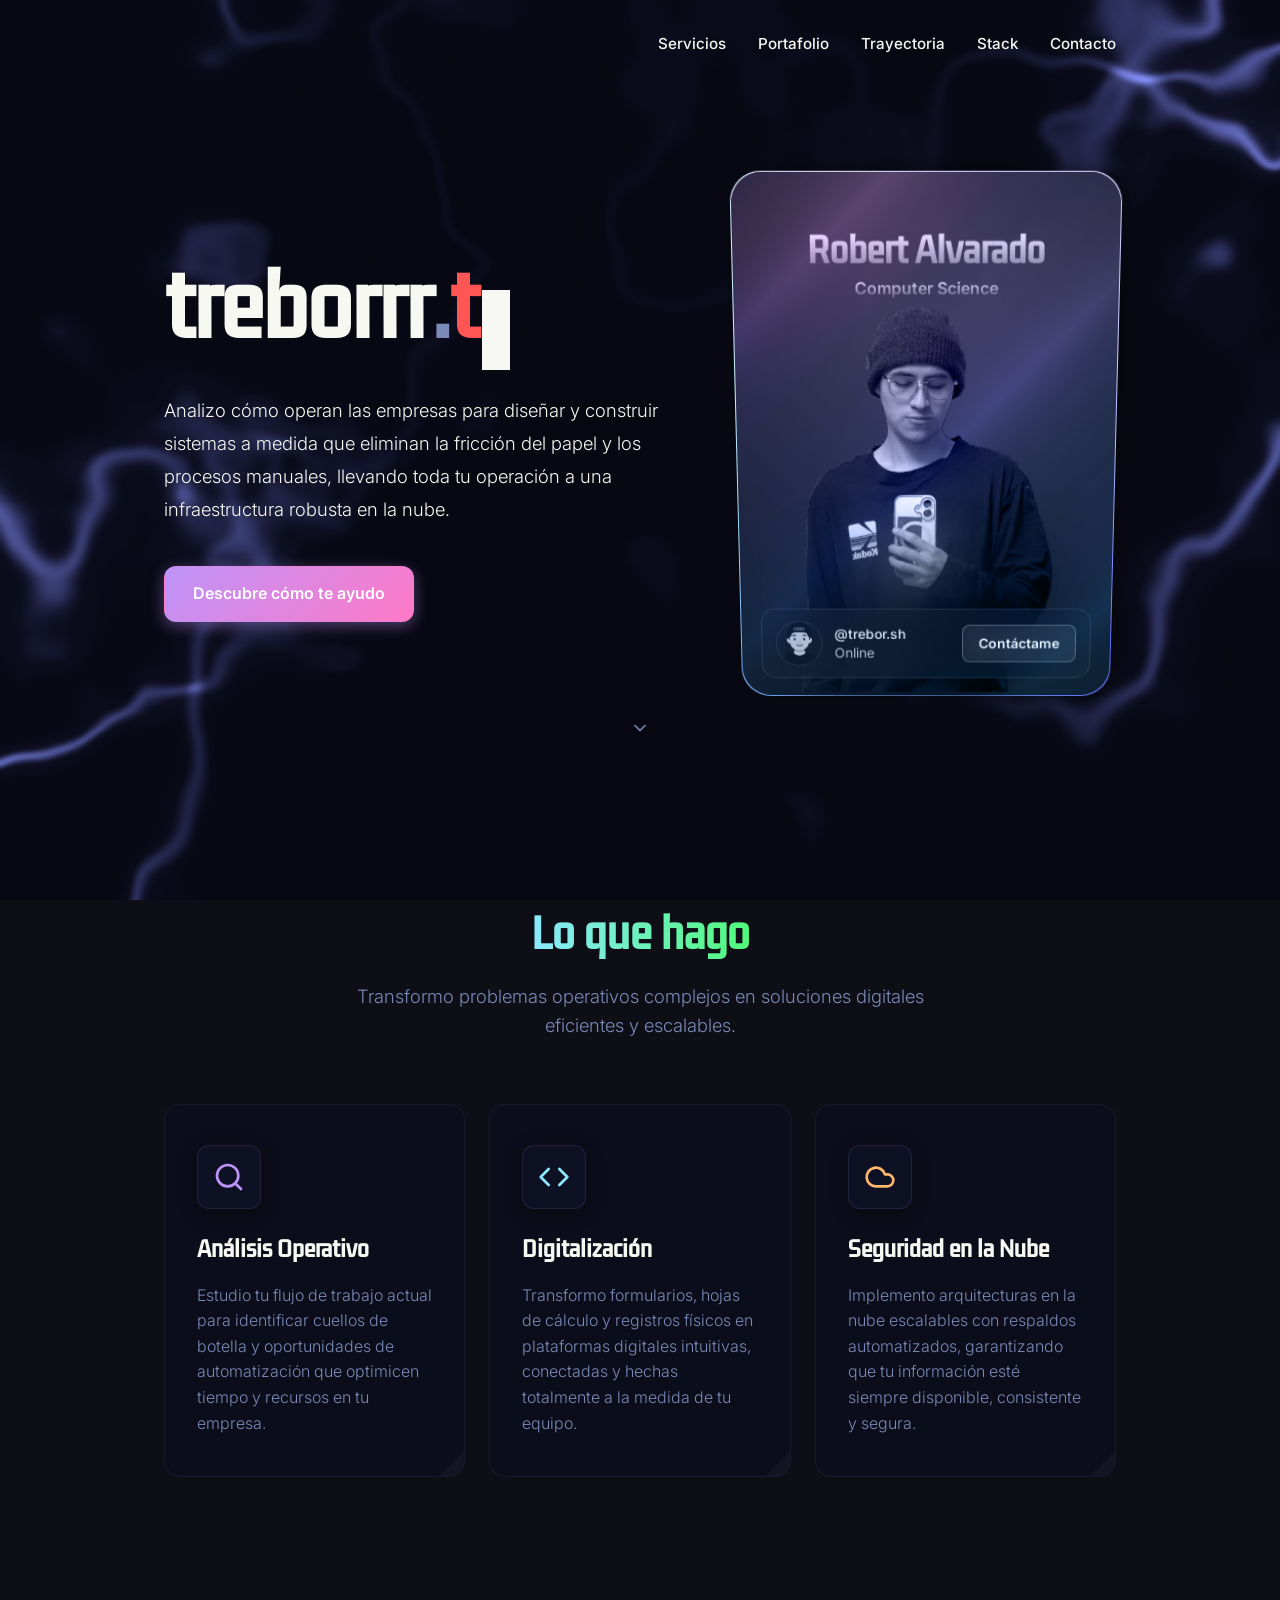
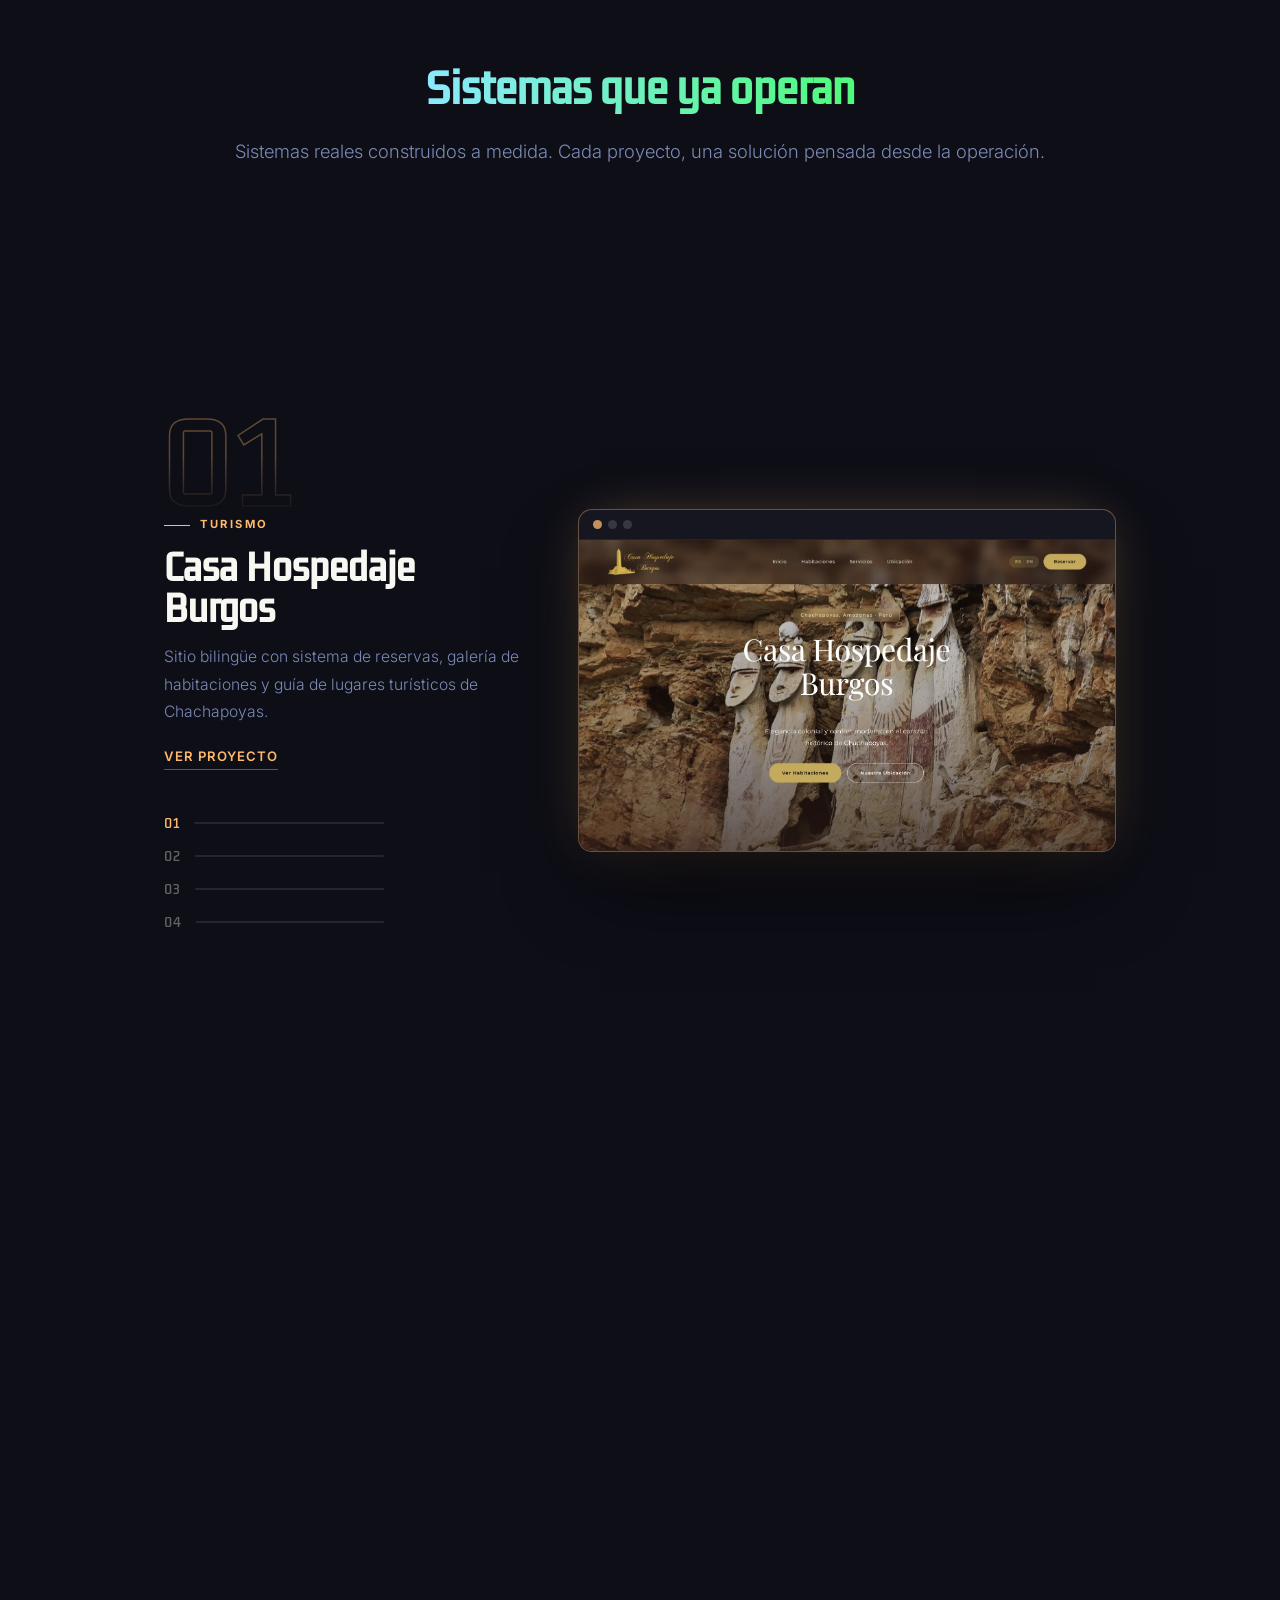
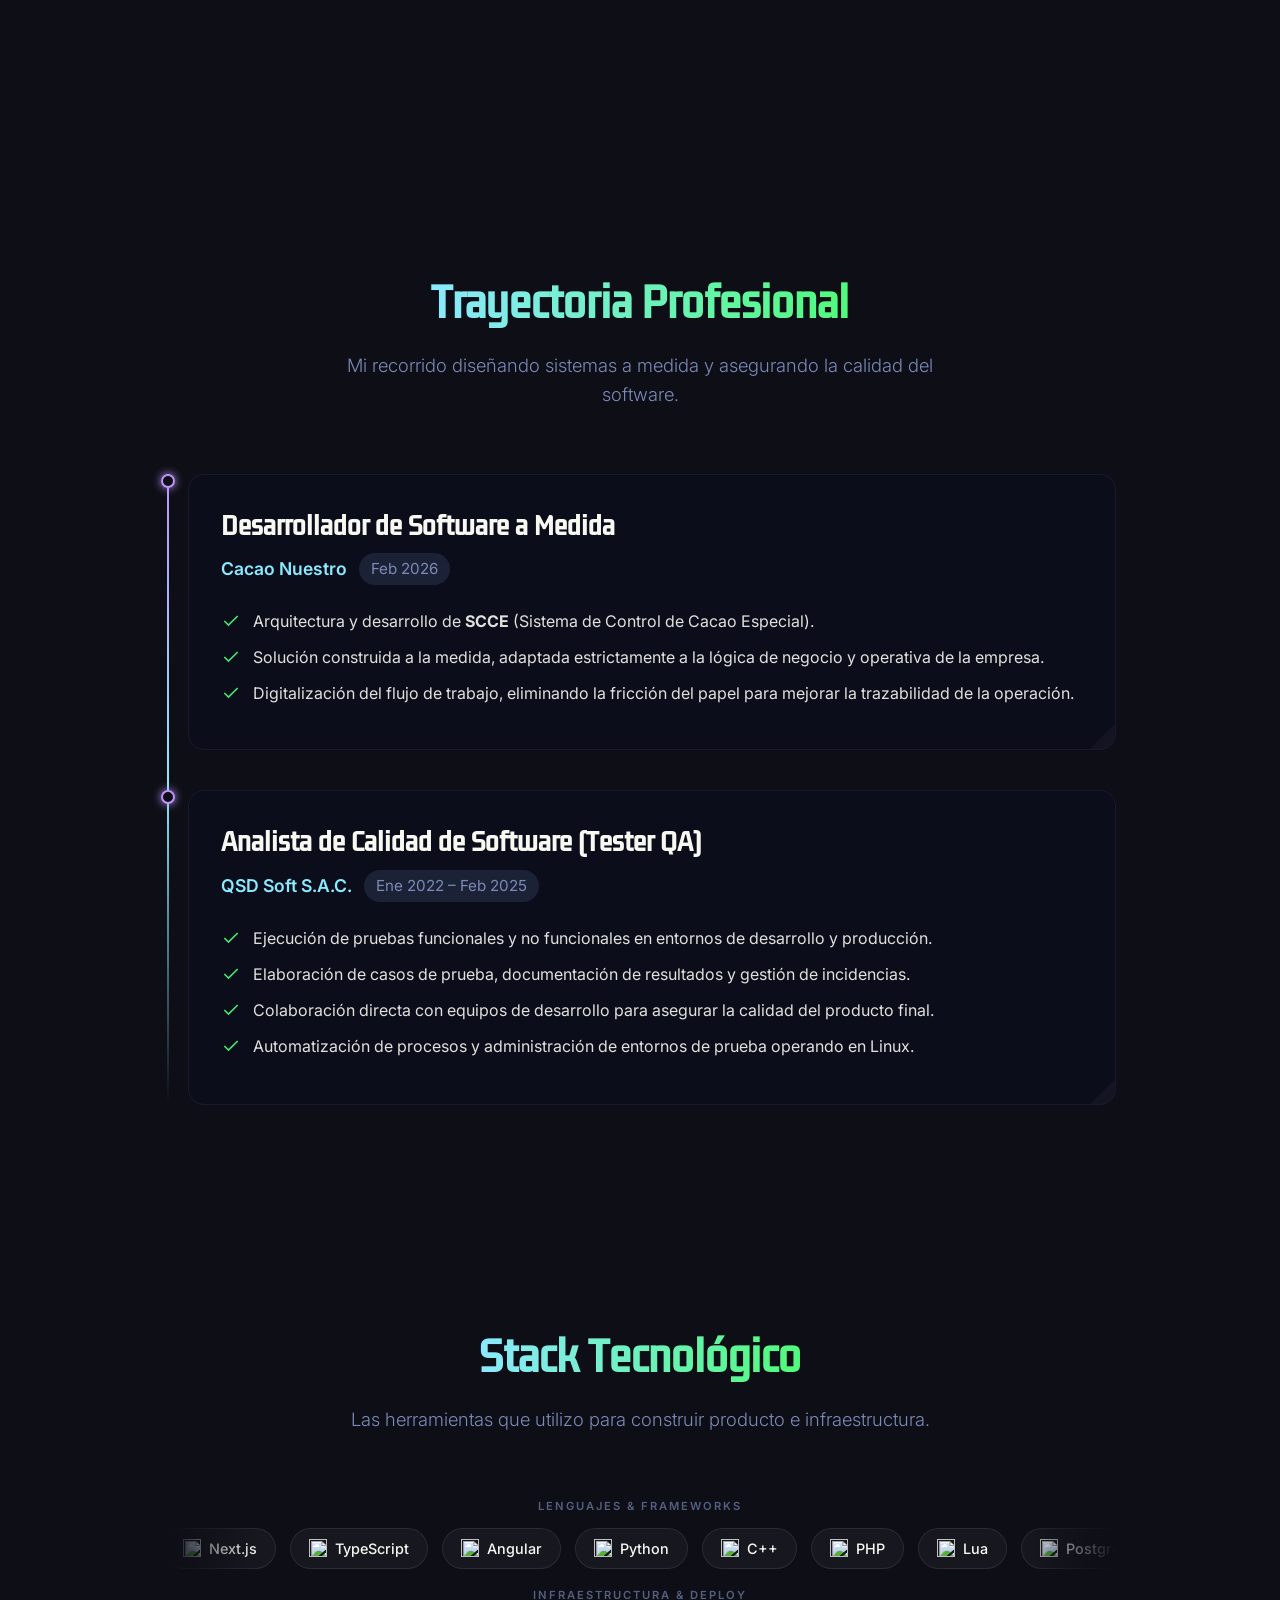
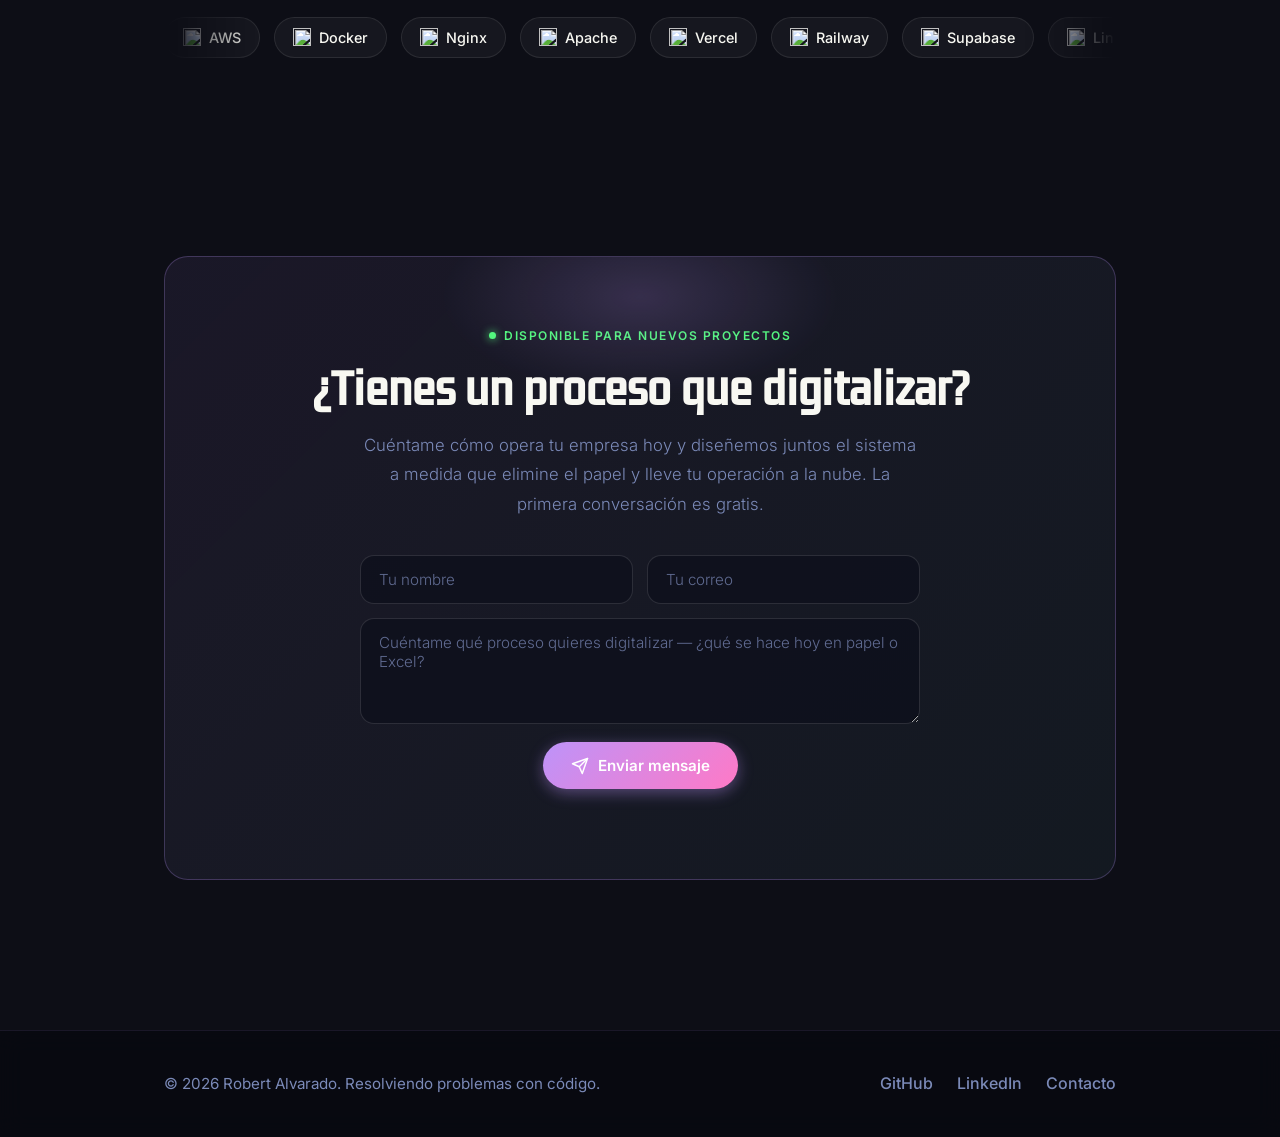
==== index.html @ 1e476b3c "feat: add project links, hide WhatsApp CTA, fix form success visibility - Add "Ver proyecto" link to" ====
<!DOCTYPE html>
<html lang="es">

<head>
  <meta charset="UTF-8" />
  <meta name="viewport" content="width=device-width, initial-scale=1" />
  <title>Robert Alvarado — Desarrollador de Sistemas a Medida</title>
  <meta name="description"
    content="Programador enfocado en resolver problemas de negocio. Construyo sistemas a medida que eliminan la fricción del papel y los procesos manuales, llevando tu operación a la nube." />
  <meta name="author" content="Robert Alvarado" />
  <meta name="theme-color" content="#0d0e16" />
  <link rel="canonical" href="https://robertalvarado.biz/" />

  <!-- Open Graph -->
  <meta property="og:type" content="website" />
  <meta property="og:title" content="Robert Alvarado " />
  <meta property="og:description"
    content="Construyo sistemas a medida que eliminan la fricción del papel y los procesos manuales, llevando tu operación a la nube." />
  <meta property="og:url" content="https://robertalvarado.biz/" />
  <meta property="og:image" content="https://robertalvarado.biz/src/img/mi-foto.png" />
  <meta property="og:locale" content="es_ES" />

  <!-- Twitter Card -->
  <meta name="twitter:card" content="summary_large_image" />
  <meta name="twitter:title" content="Robert Alvarado — Desarrollador de Sistemas a Medida" />
  <meta name="twitter:description" content="Construyo sistemas a medida que llevan tu operación a la nube." />
  <meta name="twitter:image" content="https://robertalvarado.biz/src/img/mi-foto.png" />

  <link rel="icon" type="image/png" href="src/img/trimmed-image.png" />

  <link rel="preconnect" href="https://fonts.googleapis.com">
  <link rel="preconnect" href="https://fonts.gstatic.com" crossorigin>
  <link
    href="https://fonts.googleapis.com/css2?family=Inter:wght@300;400;500;600;700&family=Kdam+Thmor+Pro&display=swap"
    rel="stylesheet">

  <link rel="stylesheet" href="src/css/style.css">
</head>

<body>
  <div id="scroll-progress" aria-hidden="true"></div>
  <div class="container">
    <nav>
      <a href="#lo-que-hago" aria-label="Servicios">
        <svg class="nav-icon" xmlns="http://www.w3.org/2000/svg" width="18" height="18" viewBox="0 0 24 24" fill="none"
          stroke="currentColor" stroke-width="2" stroke-linecap="round" stroke-linejoin="round">
          <circle cx="11" cy="11" r="8" />
          <path d="m21 21-4.35-4.35" />
        </svg>
        <span class="nav-label">Servicios</span>
      </a>
      <a href="#proyectos" aria-label="Portafolio">
        <svg class="nav-icon" xmlns="http://www.w3.org/2000/svg" width="18" height="18" viewBox="0 0 24 24" fill="none"
          stroke="currentColor" stroke-width="2" stroke-linecap="round" stroke-linejoin="round">
          <rect width="7" height="7" x="3" y="3" rx="1" />
          <rect width="7" height="7" x="14" y="3" rx="1" />
          <rect width="7" height="7" x="14" y="14" rx="1" />
          <rect width="7" height="7" x="3" y="14" rx="1" />
        </svg>
        <span class="nav-label">Portafolio</span>
      </a>
      <a href="#experiencia" aria-label="Trayectoria">
        <svg class="nav-icon" xmlns="http://www.w3.org/2000/svg" width="18" height="18" viewBox="0 0 24 24" fill="none"
          stroke="currentColor" stroke-width="2" stroke-linecap="round" stroke-linejoin="round">
          <path d="M12 20h9" />
          <path d="M16.5 3.5a2.12 2.12 0 0 1 3 3L7 19l-4 1 1-4Z" />
        </svg>
        <span class="nav-label">Trayectoria</span>
      </a>
      <a href="#stack" aria-label="Stack">
        <svg class="nav-icon" xmlns="http://www.w3.org/2000/svg" width="18" height="18" viewBox="0 0 24 24" fill="none"
          stroke="currentColor" stroke-width="2" stroke-linecap="round" stroke-linejoin="round">
          <path d="m12 2 10 6.5v7L12 22 2 15.5v-7Z" />
          <path d="M12 22v-6.5" />
          <path d="m22 8.5-10 7-10-7" />
        </svg>
        <span class="nav-label">Stack</span>
      </a>
      <a href="#contacto" aria-label="Contacto">
        <svg class="nav-icon" xmlns="http://www.w3.org/2000/svg" width="18" height="18" viewBox="0 0 24 24" fill="none"
          stroke="currentColor" stroke-width="2" stroke-linecap="round" stroke-linejoin="round">
          <path d="m22 2-7 20-4-9-9-4Z" />
          <path d="M22 2 11 13" />
        </svg>
        <span class="nav-label">Contacto</span>
      </a>
    </nav>

    <section class="hero">
      <div class="hero-content">
        <div class="hero-text">
          <!-- <span class="subtitle-badge">Desarrollador de Soluciones de Negocio</span> -->
          <h1 class="title logo-font">
            treborrr<span class="dot">.</span><span class="ext" id="ext-hero">ts</span><span class="cursor"
              aria-hidden="true"></span>
          </h1>
          <p class="description">
            Analizo cómo operan las empresas para diseñar y construir sistemas a medida que eliminan la fricción del
            papel y los procesos manuales, llevando toda tu operación a una infraestructura robusta en la nube.
          </p>
          <div class="actions">
            <a href="#lo-que-hago" class="btn primary">Descubre cómo te ayudo</a>
          </div>
        </div>
        <div class="profile-container" id="holo-card">
          <div class="profile-glow"></div>
          <div class="holo-wrapper pc-card">
            <div class="pc-inside">
              <div class="pc-shine"></div>
              <div class="pc-glare"></div>

              <div class="pc-content pc-avatar-content">
                <img src="src/img/mi-foto.webp" alt="Robert Alvarado" class="profile-pic avatar" />

                <div class="holo-contact-card pc-user-info">
                  <div class="holo-contact-user pc-user-details">
                    <div class="holo-contact-avatar pc-mini-avatar">
                      <img src="src/img/trimmed-image.webp" alt="Avatar">
                    </div>
                    <div class="holo-contact-details pc-user-text">
                      <span class="holo-contact-username pc-handle">@trebor.sh</span>
                      <span class="holo-contact-status pc-status">Online</span>
                    </div>
                  </div>
                  <a href="#contacto" class="holo-contact-btn pc-contact-btn">Contáctame</a>
                </div>
              </div>

              <div class="pc-content">
                <div class="holo-header pc-details">
                  <h3>Robert Alvarado</h3>
                  <p>Computer Science</p>
                </div>
              </div>
            </div>
          </div>
        </div>
      </div>
      <a href="#lo-que-hago" class="scroll-hint" aria-label="Ver más">
        <svg xmlns="http://www.w3.org/2000/svg" width="20" height="20" viewBox="0 0 24 24" fill="none" stroke="currentColor" stroke-width="2" stroke-linecap="round" stroke-linejoin="round"><polyline points="6 9 12 15 18 9"/></svg>
      </a>
    </section>

    <!-- Servicios Section -->
    <section id="lo-que-hago" class="reveal">
      <div class="section-header">
        <h2 class="section-title">Lo que hago</h2>
        <p style="color: var(--muted); font-size: 1.15rem; max-width: 600px; margin: 0 auto; font-weight: 300;">
          Transformo problemas operativos complejos en soluciones digitales eficientes y escalables.</p>
      </div>

      <div class="services-grid">
        <div class="glass-card card-1 reveal reveal-d1">
          <div class="card-icon" style="color: var(--purple);">
            <svg xmlns="http://www.w3.org/2000/svg" width="32" height="32" viewBox="0 0 24 24" fill="none"
              stroke="currentColor" stroke-width="2" stroke-linecap="round" stroke-linejoin="round">
              <circle cx="11" cy="11" r="8"></circle>
              <line x1="21" y1="21" x2="16.65" y2="16.65"></line>
            </svg>
          </div>
          <h3 class="card-title">Análisis Operativo</h3>
          <p class="card-desc">Estudio tu flujo de trabajo actual para identificar cuellos de botella y oportunidades de
            automatización que optimicen tiempo y recursos en tu empresa.</p>
        </div>

        <div class="glass-card card-2 reveal reveal-d2">
          <div class="card-icon" style="color: var(--cyan);">
            <svg xmlns="http://www.w3.org/2000/svg" width="32" height="32" viewBox="0 0 24 24" fill="none"
              stroke="currentColor" stroke-width="2" stroke-linecap="round" stroke-linejoin="round">
              <polyline points="16 18 22 12 16 6"></polyline>
              <polyline points="8 6 2 12 8 18"></polyline>
            </svg>
          </div>
          <h3 class="card-title">Digitalización</h3>
          <p class="card-desc">Transformo formularios, hojas de cálculo y registros físicos en plataformas digitales
            intuitivas, conectadas y hechas totalmente a la medida de tu equipo.</p>
        </div>

        <div class="glass-card card-3 reveal reveal-d3">
          <div class="card-icon" style="color: var(--orange);">
            <svg xmlns="http://www.w3.org/2000/svg" width="32" height="32" viewBox="0 0 24 24" fill="none"
              stroke="currentColor" stroke-width="2" stroke-linecap="round" stroke-linejoin="round">
              <path d="M17.5 19H9a7 7 0 1 1 6.71-9h1.79a4.5 4.5 0 1 1 0 9Z"></path>
            </svg>
          </div>
          <h3 class="card-title">Seguridad en la Nube</h3>
          <p class="card-desc">Implemento arquitecturas en la nube escalables con respaldos automatizados, garantizando
            que tu información esté siempre disponible, consistente y segura.</p>
        </div>
      </div>
    </section>

    <!-- Portafolio Section -->
    <section id="proyectos" class="reveal">
      <div class="section-header">
        <h2 class="section-title">Sistemas que ya operan</h2>
        <p style="color: var(--muted); font-size: 1.15rem; font-weight: 300;">Sistemas reales construidos a medida. Cada
          proyecto, una solución pensada desde la operación.</p>
      </div>

      <div class="sp-scroller" id="sp-scroller">
        <div class="sp-sticky">
          <div class="sp-layout">
            <div class="sp-info">
              <div class="sp-text" id="sp-text">
                <span class="sp-index" id="sp-index" aria-hidden="true">01</span>
                <span class="sp-tag" id="sp-tag">Turismo</span>
                <h3 class="sp-title" id="sp-title">Casa Hospedaje Burgos</h3>
                <p class="sp-desc" id="sp-desc">Sitio bilingüe con sistema de reservas, galería de habitaciones y guía
                  de lugares turísticos de Chachapoyas.</p>
                <a class="sp-link" id="sp-link" href="https://hospedajeburgos.up.railway.app/" target="_blank" rel="noopener noreferrer">Ver proyecto</a>
              </div>
              <div class="sp-rail" id="sp-rail" role="tablist" aria-label="Proyectos">
                <button class="sp-rail-item active" data-index="0" aria-label="Casa Hospedaje Burgos"><span
                    class="sp-rail-num">01</span><span class="sp-rail-track"><span
                      class="sp-rail-fill"></span></span></button>
                <button class="sp-rail-item" data-index="1" aria-label="ABAWA"><span class="sp-rail-num">02</span><span
                    class="sp-rail-track"><span class="sp-rail-fill"></span></span></button>
                <button class="sp-rail-item" data-index="2" aria-label="BMS"><span class="sp-rail-num">03</span><span
                    class="sp-rail-track"><span class="sp-rail-fill"></span></span></button>
                <button class="sp-rail-item" data-index="3" aria-label="SCCE"><span class="sp-rail-num">04</span><span
                    class="sp-rail-track"><span class="sp-rail-fill"></span></span></button>
              </div>
            </div>
            <div class="sp-visual">
              <div class="sp-screen">
                <div class="sp-screen-bar"><span></span><span></span><span></span></div>
                <div class="sp-shots">
                  <img class="sp-shot active" src="src/img/proyectos/Casa Hospedaje Burgos/hero.webp"
                    alt="Casa Hospedaje Burgos" />
                  <img class="sp-shot" src="src/img/proyectos/ABAWA/abawa-1.webp" alt="ABAWA — Plataforma de gestión"
                    loading="lazy" />
                  <img class="sp-shot" src="src/img/proyectos/BMS/login.webp" alt="BMS — Login" loading="lazy" />
                  <img class="sp-shot" src="src/img/proyectos/Cacao Nuestro/INICIO.webp"
                    alt="SCCE — Sistema de Control de Cacao Especial" loading="lazy" />
                </div>
              </div>
            </div>
          </div>
        </div>
      </div>
    </section>

    <!-- Trayectoria Section -->
    <section id="experiencia" class="reveal">
      <div class="section-header">
        <h2 class="section-title">Trayectoria Profesional</h2>
        <p style="color: var(--muted); font-size: 1.15rem; max-width: 600px; margin: 0 auto; font-weight: 300;">
          Mi recorrido diseñando sistemas a medida y asegurando la calidad del software.
        </p>
      </div>

      <!-- Views Container -->
      <div class="exp-views-wrapper">
        <div id="view-timeline" class="exp-view active">
          <div class="timeline-container">
            <!-- SCCE Experience -->
            <div class="timeline-node reveal reveal-d1">
              <div class="timeline-dot"></div>
              <div class="timeline-content glass-card">
                <div class="timeline-header">
                  <h3 class="role-title">Desarrollador de Software a Medida</h3>
                  <div class="company-info">
                    <span class="company-name">Cacao Nuestro</span>
                    <span class="company-period">Feb 2026</span>
                  </div>
                </div>
                <ul class="role-tasks" style="margin-bottom: 0;">
                  <li><svg viewBox="0 0 24 24" fill="none" stroke="currentColor" stroke-width="2">
                      <polyline points="20 6 9 17 4 12"></polyline>
                    </svg> <span>Arquitectura y desarrollo de <strong>SCCE</strong> (Sistema de Control de Cacao
                      Especial).</span>
                  </li>
                  <li><svg viewBox="0 0 24 24" fill="none" stroke="currentColor" stroke-width="2">
                      <polyline points="20 6 9 17 4 12"></polyline>
                    </svg> <span>Solución construida a la medida, adaptada estrictamente a la lógica de negocio y
                      operativa de
                      la empresa.</span></li>
                  <li><svg viewBox="0 0 24 24" fill="none" stroke="currentColor" stroke-width="2">
                      <polyline points="20 6 9 17 4 12"></polyline>
                    </svg> <span>Digitalización del flujo de trabajo, eliminando la fricción del papel para mejorar la
                      trazabilidad de la operación.</span></li>
                </ul>
              </div>
            </div>

            <!-- QSD Soft Experience -->
            <div class="timeline-node reveal reveal-d2">
              <div class="timeline-dot"></div>
              <div class="timeline-content glass-card">
                <div class="timeline-header">
                  <h3 class="role-title">Analista de Calidad de Software (Tester QA)</h3>
                  <div class="company-info">
                    <span class="company-name">QSD Soft S.A.C.</span>
                    <span class="company-period">Ene 2022 – Feb 2025</span>
                  </div>
                </div>
                <ul class="role-tasks" style="margin-bottom: 0;">
                  <li><svg viewBox="0 0 24 24" fill="none" stroke="currentColor" stroke-width="2">
                      <polyline points="20 6 9 17 4 12"></polyline>
                    </svg> <span>Ejecución de pruebas funcionales y no funcionales en entornos de desarrollo y
                      producción.</span>
                  </li>
                  <li><svg viewBox="0 0 24 24" fill="none" stroke="currentColor" stroke-width="2">
                      <polyline points="20 6 9 17 4 12"></polyline>
                    </svg> <span>Elaboración de casos de prueba, documentación de resultados y gestión de
                      incidencias.</span></li>
                  <li><svg viewBox="0 0 24 24" fill="none" stroke="currentColor" stroke-width="2">
                      <polyline points="20 6 9 17 4 12"></polyline>
                    </svg> <span>Colaboración directa con equipos de desarrollo para asegurar la calidad del producto
                      final.</span>
                  </li>
                  <li><svg viewBox="0 0 24 24" fill="none" stroke="currentColor" stroke-width="2">
                      <polyline points="20 6 9 17 4 12"></polyline>
                    </svg> Automatización de procesos y administración de entornos de prueba operando en Linux.</li>
                </ul>
              </div>
            </div>
          </div>
        </div>

      </div>
    </section>


    <section id="stack" class="reveal">
      <div class="section-header">
        <h2 class="section-title">Stack Tecnológico</h2>
        <p style="color: var(--muted); font-size: 1.15rem; font-weight: 300;">Las herramientas que utilizo para
          construir producto e infraestructura.</p>
      </div>

      <!-- Row 1: lenguajes, frameworks y bases de datos -->
      <p class="tech-row-label">Lenguajes &amp; Frameworks</p>
      <div class="tech-marquee reveal reveal-d1">
        <div class="tech-track">
          <div class="tech-set">
            <span class="tech-pill"><img src="https://cdn.simpleicons.org/nextdotjs/white" alt=""
                loading="lazy" />Next.js</span>
            <span class="tech-pill"><img src="https://cdn.simpleicons.org/typescript" alt=""
                loading="lazy" />TypeScript</span>
            <span class="tech-pill"><img src="https://cdn.simpleicons.org/angular" alt=""
                loading="lazy" />Angular</span>
            <span class="tech-pill"><img src="https://cdn.simpleicons.org/python" alt="" loading="lazy" />Python</span>
            <span class="tech-pill"><img src="https://cdn.simpleicons.org/cplusplus" alt="" loading="lazy" />C++</span>
            <span class="tech-pill"><img src="https://cdn.simpleicons.org/php" alt="" loading="lazy" />PHP</span>
            <span class="tech-pill"><img src="https://cdn.simpleicons.org/lua" alt="" loading="lazy" />Lua</span>
            <span class="tech-pill"><img src="https://cdn.simpleicons.org/postgresql" alt=""
                loading="lazy" />PostgreSQL</span>
            <span class="tech-pill"><img src="https://cdn.simpleicons.org/mysql" alt="" loading="lazy" />MySQL</span>
            <span class="tech-pill"><img src="https://cdn.simpleicons.org/sqlite" alt="" loading="lazy" />SQLite</span>
          </div>
          <div class="tech-set" aria-hidden="true">
            <span class="tech-pill"><img src="https://cdn.simpleicons.org/nextdotjs/white" alt=""
                loading="lazy" />Next.js</span>
            <span class="tech-pill"><img src="https://cdn.simpleicons.org/typescript" alt=""
                loading="lazy" />TypeScript</span>
            <span class="tech-pill"><img src="https://cdn.simpleicons.org/angular" alt=""
                loading="lazy" />Angular</span>
            <span class="tech-pill"><img src="https://cdn.simpleicons.org/python" alt="" loading="lazy" />Python</span>
            <span class="tech-pill"><img src="https://cdn.simpleicons.org/cplusplus" alt="" loading="lazy" />C++</span>
            <span class="tech-pill"><img src="https://cdn.simpleicons.org/php" alt="" loading="lazy" />PHP</span>
            <span class="tech-pill"><img src="https://cdn.simpleicons.org/lua" alt="" loading="lazy" />Lua</span>
            <span class="tech-pill"><img src="https://cdn.simpleicons.org/postgresql" alt=""
                loading="lazy" />PostgreSQL</span>
            <span class="tech-pill"><img src="https://cdn.simpleicons.org/mysql" alt="" loading="lazy" />MySQL</span>
            <span class="tech-pill"><img src="https://cdn.simpleicons.org/sqlite" alt="" loading="lazy" />SQLite</span>
          </div>
        </div>
      </div>

      <!-- Row 2: infraestructura, deploy y herramientas (dirección opuesta) -->
      <p class="tech-row-label">Infraestructura &amp; Deploy</p>
      <div class="tech-marquee reverse reveal reveal-d2">
        <div class="tech-track">
          <div class="tech-set">
            <span class="tech-pill"><img src="https://api.iconify.design/simple-icons:amazonaws.svg?color=%23FF9900"
                alt="" loading="lazy" />AWS</span>
            <span class="tech-pill"><img src="https://cdn.simpleicons.org/docker" alt="" loading="lazy" />Docker</span>
            <span class="tech-pill"><img src="https://cdn.simpleicons.org/nginx" alt="" loading="lazy" />Nginx</span>
            <span class="tech-pill"><img src="https://cdn.simpleicons.org/apache" alt="" loading="lazy" />Apache</span>
            <span class="tech-pill"><img src="https://cdn.simpleicons.org/vercel/white" alt=""
                loading="lazy" />Vercel</span>
            <span class="tech-pill"><img src="https://cdn.simpleicons.org/railway/white" alt=""
                loading="lazy" />Railway</span>
            <span class="tech-pill"><img src="https://cdn.simpleicons.org/supabase" alt=""
                loading="lazy" />Supabase</span>
            <span class="tech-pill"><img src="https://cdn.simpleicons.org/linux" alt="" loading="lazy" />Linux</span>
            <span class="tech-pill"><img src="https://cdn.simpleicons.org/git" alt="" loading="lazy" />Git</span>
            <span class="tech-pill"><img src="https://cdn.simpleicons.org/neovim" alt="" loading="lazy" />Neovim</span>
          </div>
          <div class="tech-set" aria-hidden="true">
            <span class="tech-pill"><img src="https://api.iconify.design/simple-icons:amazonaws.svg?color=%23FF9900"
                alt="" loading="lazy" />AWS</span>
            <span class="tech-pill"><img src="https://cdn.simpleicons.org/docker" alt="" loading="lazy" />Docker</span>
            <span class="tech-pill"><img src="https://cdn.simpleicons.org/nginx" alt="" loading="lazy" />Nginx</span>
            <span class="tech-pill"><img src="https://cdn.simpleicons.org/apache" alt="" loading="lazy" />Apache</span>
            <span class="tech-pill"><img src="https://cdn.simpleicons.org/vercel/white" alt=""
                loading="lazy" />Vercel</span>
            <span class="tech-pill"><img src="https://cdn.simpleicons.org/railway/white" alt=""
                loading="lazy" />Railway</span>
            <span class="tech-pill"><img src="https://cdn.simpleicons.org/supabase" alt=""
                loading="lazy" />Supabase</span>
            <span class="tech-pill"><img src="https://cdn.simpleicons.org/linux" alt="" loading="lazy" />Linux</span>
            <span class="tech-pill"><img src="https://cdn.simpleicons.org/git" alt="" loading="lazy" />Git</span>
            <span class="tech-pill"><img src="https://cdn.simpleicons.org/neovim" alt="" loading="lazy" />Neovim</span>
          </div>
        </div>
      </div>
    </section>
    <!-- Contacto / CTA final -->
    <section id="contacto" class="reveal">
      <div class="cta-card reveal reveal-d1">
        <span class="cta-badge">Disponible para nuevos proyectos</span>
        <h2 class="cta-title">¿Tienes un proceso que digitalizar?</h2>
        <p class="cta-desc">Cuéntame cómo opera tu empresa hoy y diseñemos juntos el sistema a medida que
          elimine el papel y lleve tu operación a la nube. La primera conversación es gratis.</p>
        <form class="cta-form" id="cta-form" action="https://formsubmit.co/ajax/dev.robertalvarado@gmail.com" method="POST">
          <input type="hidden" name="_subject" value="Nuevo contacto desde robertalvarado.biz" />
          <input type="hidden" name="_captcha" value="false" />
          <div class="cta-form-row">
            <input type="text" name="nombre" placeholder="Tu nombre" required autocomplete="name" />
            <input type="email" name="email" placeholder="Tu correo" required autocomplete="email" />
          </div>
          <textarea name="mensaje" rows="4"
            placeholder="Cuéntame qué proceso quieres digitalizar — ¿qué se hace hoy en papel o Excel?"
            required></textarea>
          <button type="submit" class="btn primary cta-btn cta-form-submit" id="cta-submit">
            <svg xmlns="http://www.w3.org/2000/svg" width="18" height="18" viewBox="0 0 24 24" fill="none"
              stroke="currentColor" stroke-width="2" stroke-linecap="round" stroke-linejoin="round">
              <path d="m22 2-7 20-4-9-9-4Z" />
              <path d="M22 2 11 13" />
            </svg>
            Enviar mensaje
          </button>
        </form>
        <p class="cta-success" id="cta-success" hidden>
          <svg xmlns="http://www.w3.org/2000/svg" width="18" height="18" viewBox="0 0 24 24" fill="none" stroke="currentColor" stroke-width="2" stroke-linecap="round" stroke-linejoin="round"><polyline points="20 6 9 17 4 12"/></svg>
          Mensaje recibido — te escribo pronto.
        </p>
        <!-- WhatsApp CTA — desactivado temporalmente
        <div class="cta-actions cta-alt">
          <span class="cta-alt-label">o si prefieres directo:</span>
          <a href="https://wa.me/51999999999?text=Hola%20Robert,%20quiero%20digitalizar%20un%20proceso" target="_blank"
            rel="noopener noreferrer" class="btn cta-btn cta-btn-ghost">
            <svg xmlns="http://www.w3.org/2000/svg" width="18" height="18" viewBox="0 0 24 24" fill="currentColor">
              <path
                d="M17.472 14.382c-.297-.149-1.758-.867-2.03-.967-.273-.099-.471-.148-.67.15-.197.297-.767.966-.94 1.164-.173.199-.347.223-.644.075-.297-.15-1.255-.463-2.39-1.475-.883-.788-1.48-1.761-1.653-2.059-.173-.297-.018-.458.13-.606.134-.133.298-.347.446-.52.149-.174.198-.298.298-.497.099-.198.05-.371-.025-.52-.075-.149-.669-1.612-.916-2.207-.242-.579-.487-.5-.669-.51l-.57-.01c-.198 0-.52.074-.792.372-.272.297-1.04 1.016-1.04 2.479 0 1.462 1.065 2.875 1.213 3.074.149.198 2.096 3.2 5.077 4.487.71.306 1.263.489 1.694.626.712.226 1.36.194 1.872.118.571-.085 1.758-.719 2.006-1.413.248-.694.248-1.289.173-1.413-.074-.124-.272-.198-.57-.347m-5.421 7.403h-.004a9.87 9.87 0 0 1-5.031-1.378l-.361-.214-3.741.982.998-3.648-.235-.374a9.86 9.86 0 0 1-1.51-5.26c.001-5.45 4.436-9.884 9.888-9.884 2.64 0 5.122 1.03 6.988 2.898a9.825 9.825 0 0 1 2.893 6.994c-.003 5.45-4.437 9.885-9.885 9.885M20.52 3.449C18.24 1.245 15.24 0 12.045 0 5.463 0 .104 5.359.101 11.945c0 2.096.549 4.14 1.595 5.945L0 24l6.335-1.652a11.96 11.96 0 0 0 5.71 1.454h.006c6.585 0 11.946-5.359 11.949-11.945a11.9 11.9 0 0 0-3.48-8.408" />
            </svg>
            WhatsApp
          </a>
        </div>
        -->
      </div>
    </section>
  </div>

  <footer>
    <div class="container footer-content">
      <div class="footer-left">
        © <span id="y">2025</span> Robert Alvarado. Resolviendo problemas con código.
      </div>
      <div class="social-links">
        <a href="https://github.com/treborrr" target="_blank" rel="noopener noreferrer">GitHub</a>
        <a href="https://www.linkedin.com/in/robert-alvarado-valle/" target="_blank"
          rel="noopener noreferrer">LinkedIn</a>
        <a href="mailto:dev.robertalvarado@gmail.com">Contacto</a>
      </div>
    </div>
  </footer>

  <script src="src/js/main.js" defer></script>
  <script type="module" src="src/js/aurora.js"></script>
</body>

</html>
---- src/css/style.css ----
:root {
  /* Dracula palette — accent colors unchanged */
  --bg: #0d0e16;
  --surface: #181929;
  --surface-transparent: rgba(16, 18, 40, 0.68);
  --fg: #f8f8f2;
  --muted: #7b8ab8;
  --cyan: #8be9fd;
  --green: #50fa7b;
  --orange: #ffb86c;
  --pink: #ff79c6;
  --purple: #bd93f9;
  --red: #ff5555;
  --yellow: #f1fa8c;

  --radius: 16px;
  --transition: all 0.3s cubic-bezier(0.4, 0, 0.2, 1);
}

* {
  box-sizing: border-box;
  margin: 0;
  padding: 0;
}

html {
  scroll-behavior: smooth;
}

body {
  background-color: var(--bg);
  color: var(--fg);
  font-family: 'Inter', sans-serif;
  line-height: 1.6;
  -webkit-font-smoothing: antialiased;
}

/* Typography */
h1,
h2,
h3,
.logo-font {
  font-family: 'Kdam Thmor Pro', sans-serif;
}

.container {
  max-width: 1000px;
  margin: 0 auto;
  padding: 0 24px;
}

/* Navbar */
nav {
  padding: 32px 0;
  display: flex;
  justify-content: flex-end;
}

nav a {
  color: var(--fg);
  text-decoration: none;
  font-weight: 500;
  margin-left: 32px;
  transition: var(--transition);
  font-size: 0.95rem;
}

nav a:hover {
  color: var(--cyan);
}

.nav-icon { display: none; }

nav a.nav-active {
  color: var(--fg);
  position: relative;
}

nav a.nav-active::after {
  content: '';
  position: absolute;
  bottom: -4px;
  left: 0;
  right: 0;
  height: 2px;
  border-radius: 2px;
  background: linear-gradient(90deg, var(--cyan), var(--purple));
}

/* ---- Mobile dock — bottom floating pill ---- */
@media (max-width: 768px) {
  nav {
    position: fixed;
    bottom: 24px;
    left: 50%;
    transform: translateX(-50%);
    z-index: 1000;
    padding: 0;
    background: rgba(16, 18, 40, 0.75);
    backdrop-filter: blur(18px);
    -webkit-backdrop-filter: blur(18px);
    border: 1px solid rgba(255, 255, 255, 0.1);
    border-radius: 100px;
    box-shadow: 0 8px 32px rgba(0, 0, 0, 0.55), 0 0 0 1px rgba(255, 255, 255, 0.05) inset;
    display: flex;
    gap: 0;
    width: max-content;
    max-width: calc(100vw - 32px);
  }

  nav a {
    margin-left: 0;
    padding: 12px 18px;
    font-size: 0.72rem;
    border-radius: 100px;
    display: flex;
    flex-direction: column;
    align-items: center;
    gap: 4px;
  }

  .nav-label { display: none; }
  .nav-icon  { display: block; }

  nav a.nav-active {
    color: var(--fg);
    background: rgba(189, 147, 249, 0.18);
  }

  .hero {
    padding-bottom: 120px;
  }

  /* Give every section room above the dock */
  section {
    padding-bottom: 120px;
  }
}

/* Hero Section */
.hero {
  min-height: 80vh;
  display: flex;
  flex-direction: column;
  justify-content: center;
  padding-bottom: 64px;
}

.hero-content {
  display: flex;
  align-items: center;
  gap: 48px;
}

@media (max-width: 768px) {
  .hero-content {
    flex-direction: column-reverse;
    text-align: center;
    gap: 24px;
  }

  .profile-container {
    margin: 0 auto;
  }
}

.hero-text {
  flex: 1;
}

.subtitle-badge {
  display: inline-block;
  padding: 6px 16px;
  background: rgba(189, 147, 249, 0.1);
  border: 1px solid rgba(189, 147, 249, 0.3);
  color: var(--purple);
  border-radius: 100px;
  font-size: 0.9rem;
  font-weight: 600;
  margin-bottom: 24px;
  letter-spacing: 0.5px;
}

.title {
  font-size: clamp(3rem, 8vw, 5rem);
  line-height: 1.1;
  margin-bottom: 24px;
  letter-spacing: -1px;
}

.title .dot {
  color: var(--muted);
}

.title .ext {
  color: var(--green);
}

.cursor {
  display: inline-block;
  width: 0.5ch;
  height: 1em;
  background: currentColor;
  margin-left: 4px;
  vertical-align: text-bottom;
  animation: blink 1s step-end infinite;
}

@keyframes blink {

  0%,
  100% {
    opacity: 1;
  }

  50% {
    opacity: 0;
  }
}

.description {
  font-size: 1.15rem;
  color: var(--fg);
  opacity: 0.9;
  max-width: 600px;
  margin-bottom: 40px;
  line-height: 1.8;
  font-weight: 300;
}

@media (max-width: 768px) {
  .description {
    margin-left: auto;
    margin-right: auto;
  }
}

.profile-container {
  position: relative;
  perspective: 1000px;
}

/* Holographic Variables */
:root {
  --pointer-x: 50%;
  --pointer-y: 50%;
  --pointer-from-center: 0;
  --pointer-from-top: 0.5;
  --pointer-from-left: 0.5;
  --card-opacity: 0;
  --rotate-x: 0deg;
  --rotate-y: 0deg;
  --background-x: 50%;
  --background-y: 50%;
  --sunpillar-1: hsl(2, 100%, 73%);
  --sunpillar-2: hsl(53, 100%, 69%);
  --sunpillar-3: hsl(93, 100%, 69%);
  --sunpillar-4: hsl(176, 100%, 76%);
  --sunpillar-5: hsl(228, 100%, 74%);
  --sunpillar-6: hsl(283, 100%, 73%);
  --sunpillar-clr-1: var(--sunpillar-1);
  --sunpillar-clr-2: var(--sunpillar-2);
  --sunpillar-clr-3: var(--sunpillar-3);
  --sunpillar-clr-4: var(--sunpillar-4);
  --sunpillar-clr-5: var(--sunpillar-5);
  --sunpillar-clr-6: var(--sunpillar-6);
  --card-radius: 30px;
}

.holo-wrapper,
.pc-card {
  width: min(380px, calc(100vw - 48px));
  height: auto;
  aspect-ratio: 0.718;
  border-radius: var(--card-radius);
  position: relative;
  background-blend-mode: color-dodge, normal, normal, normal;
  animation: glow-bg 12s linear infinite;
  box-shadow: rgba(0, 0, 0, 0.8) calc((var(--pointer-from-left) * 10px) - 3px) calc((var(--pointer-from-top) * 20px) - 6px) 20px -5px;
  transition: transform 1s ease;
  transform: translate3d(0, 0, 0.1px) rotateX(var(--rotate-y)) rotateY(var(--rotate-x));
  background-size: 100% 100%;
  background-position: 0 0, 0 0, 50% 50%, 0 0;
  background-image:
    radial-gradient(farthest-side circle at var(--pointer-x) var(--pointer-y),
      hsla(266, 100%, 90%, var(--card-opacity)) 4%,
      hsla(266, 50%, 80%, calc(var(--card-opacity) * 0.75)) 10%,
      hsla(266, 25%, 70%, calc(var(--card-opacity) * 0.5)) 50%,
      hsla(266, 0%, 60%, 0) 100%),
    radial-gradient(35% 52% at 55% 20%, rgba(87, 85, 254, 0.5) 0%, rgba(87, 85, 254, 0) 100%),
    radial-gradient(100% 100% at 50% 50%, rgba(139, 233, 253, 0.65) 1%, rgba(139, 233, 253, 0) 76%),
    conic-gradient(from 124deg at 50% 50%,
      #5755fe 0%,
      #8be9fd 45%,
      #bd93f9 70%,
      #5755fe 100%);
  overflow: hidden;
  z-index: 2;
}

.pc-card:hover,
.pc-card.active {
  transition: none;
}

.pc-card * {
  display: grid;
  grid-area: 1/-1;
  border-radius: var(--card-radius);
  transform: translate3d(0, 0, 0.1px);
  pointer-events: none;
}

.pc-inside {
  inset: 1px;
  position: absolute;
  background-image: linear-gradient(145deg, #60496e8c 0%, #71C4FF44 100%);
  background-color: rgba(0, 0, 0, 0.9);
  transform: translate3d(0, 0, 0.01px);
}

.pc-shine {
  mask-image: none;
  transition: filter 0.6s ease;
  filter: brightness(0.66) contrast(1.33) saturate(0.33) opacity(0.5);
  animation: holo-bg 18s linear infinite;
  mix-blend-mode: color-dodge;
}

.pc-shine,
.pc-shine::after {
  --space: 5%;
  --angle: -45deg;
  transform: translate3d(0, 0, 1px);
  overflow: hidden;
  z-index: 3;
  background: transparent;
  background-size: cover;
  background-position: center;
  background-image: repeating-linear-gradient(0deg, var(--sunpillar-clr-1) calc(var(--space) * 1), var(--sunpillar-clr-2) calc(var(--space) * 2), var(--sunpillar-clr-3) calc(var(--space) * 3), var(--sunpillar-clr-4) calc(var(--space) * 4), var(--sunpillar-clr-5) calc(var(--space) * 5), var(--sunpillar-clr-6) calc(var(--space) * 6), var(--sunpillar-clr-1) calc(var(--space) * 7)), repeating-linear-gradient(var(--angle), #0e152e 0%, hsl(180, 10%, 60%) 3.8%, hsl(180, 29%, 66%) 4.5%, hsl(180, 10%, 60%) 5.2%, #0e152e 10%, #0e152e 12%), radial-gradient(farthest-corner circle at var(--pointer-x) var(--pointer-y), hsla(0, 0%, 0%, 0.1) 12%, hsla(0, 0%, 0%, 0.15) 20%, hsla(0, 0%, 0%, 0.25) 120%);
  background-position: 0 var(--background-y), var(--background-x) var(--background-y), center;
  background-blend-mode: color, hard-light;
  background-size: 500% 500%, 300% 300%, 200% 200%;
  background-repeat: repeat;
}

.pc-shine::before,
.pc-shine::after {
  content: '';
  background-position: center;
  background-size: cover;
  grid-area: 1/1;
  opacity: 0;
}

.pc-card:hover .pc-shine,
.pc-card.active .pc-shine {
  filter: brightness(0.85) contrast(1.5) saturate(0.5);
  animation: none;
}

.pc-card:hover .pc-shine::before,
.pc-card.active .pc-shine::before,
.pc-card:hover .pc-shine::after,
.pc-card.active .pc-shine::after {
  opacity: 1;
}

.pc-shine::before {
  background-image: linear-gradient(45deg, var(--sunpillar-4), var(--sunpillar-5), var(--sunpillar-6), var(--sunpillar-1), var(--sunpillar-2), var(--sunpillar-3)), radial-gradient(circle at var(--pointer-x) var(--pointer-y), hsl(0, 0%, 70%) 0%, hsla(0, 0%, 30%, 0.2) 90%), none;
  background-size: 250% 250%, 100% 100%, 220px 220px;
  background-position: var(--pointer-x) var(--pointer-y), center, calc(var(--pointer-x) * 0.01) calc(var(--pointer-y) * 0.01);
  background-blend-mode: color-dodge;
  filter: brightness(calc(2 - var(--pointer-from-center))) contrast(calc(var(--pointer-from-center) + 2)) saturate(calc(0.5 + var(--pointer-from-center)));
  mix-blend-mode: luminosity;
}

.pc-shine::after {
  background-position: 0 var(--background-y), calc(var(--background-x) * 0.4) calc(var(--background-y) * 0.5), center;
  background-size: 200% 300%, 700% 700%, 100% 100%;
  mix-blend-mode: difference;
  filter: brightness(0.8) contrast(1.5);
}

.pc-glare {
  transform: translate3d(0, 0, 1.1px);
  overflow: hidden;
  background-image: radial-gradient(farthest-corner circle at var(--pointer-x) var(--pointer-y), hsl(248, 25%, 80%) 12%, hsla(207, 40%, 30%, 0.8) 90%);
  mix-blend-mode: overlay;
  filter: brightness(0.8) contrast(1.2);
  z-index: 4;
}

.pc-avatar-content {
  mix-blend-mode: screen;
  overflow: hidden;
}

.pc-avatar-content .avatar {
  width: 85%;
  height: 75%;
  object-fit: contain;
  object-position: bottom;
  position: absolute;
  left: 50%;
  transform: translateX(-50%);
  bottom: 5px;
  opacity: calc(1.75 - var(--pointer-from-center));
}

.pc-avatar-content::before {
  content: "";
  position: absolute;
  inset: 0;
  z-index: 1;
  backdrop-filter: blur(30px);
  mask-image: linear-gradient(to bottom,
      rgba(0, 0, 0, 0) 0%,
      rgba(0, 0, 0, 0) 60%,
      rgba(0, 0, 0, 1) 90%,
      rgba(0, 0, 0, 1) 100%);
  -webkit-mask-image: linear-gradient(to bottom,
      rgba(0, 0, 0, 0) 0%,
      rgba(0, 0, 0, 0) 60%,
      rgba(0, 0, 0, 1) 90%,
      rgba(0, 0, 0, 1) 100%);
  pointer-events: none;
}

.pc-user-info {
  position: absolute;
  bottom: 20px;
  left: 20px;
  right: 20px;
  z-index: 2;
  display: flex;
  align-items: center;
  justify-content: space-between;
  background: rgba(40, 42, 54, 0.4);
  backdrop-filter: blur(30px);
  border: 1px solid rgba(255, 255, 255, 0.1);
  border-radius: 15px;
  padding: 12px 14px;
  pointer-events: auto;
}

.pc-user-details {
  display: flex;
  align-items: center;
  gap: 12px;
}

.pc-mini-avatar {
  width: 48px;
  height: 48px;
  border-radius: 50%;
  overflow: hidden;
  border: 1px solid rgba(255, 255, 255, 0.1);
  flex-shrink: 0;
}

.pc-mini-avatar img {
  width: 100%;
  height: 100%;
  object-fit: cover;
  border-radius: 50%;
}

.pc-user-text {
  display: flex;
  align-items: flex-start;
  flex-direction: column;
  gap: 6px;
}

.pc-handle {
  font-size: 14px;
  font-weight: 500;
  color: rgba(255, 255, 255, 0.9);
  line-height: 1;
}

.pc-status {
  font-size: 14px;
  color: rgba(255, 255, 255, 0.7);
  line-height: 1;
}

.pc-contact-btn {
  position: relative;
  overflow: hidden;
  border-radius: 8px;
  padding: 8px 16px;
  font-size: 14px;
  font-weight: 600;
  color: rgba(255, 255, 255, 0.95);
  cursor: pointer;
  text-decoration: none;
  isolation: isolate;
  /* Breathing border via box-shadow animation */
  border: 1px solid rgba(189, 147, 249, 0.45);
  background: rgba(189, 147, 249, 0.12);
  backdrop-filter: blur(10px);
  animation: btn-breathe 3.2s ease-in-out infinite;
  transition: transform 0.2s ease, filter 0.2s ease;
}

/* Outer glow — pulses on a slightly offset timing */
.pc-contact-btn::before {
  content: '';
  position: absolute;
  inset: -3px;
  border-radius: 11px;
  background: transparent;
  box-shadow: 0 0 14px 3px rgba(189, 147, 249, 0.35);
  animation: btn-glow 3.2s ease-in-out infinite;
  pointer-events: none;
  z-index: -1;
}

/* Shimmer sweep — light beam crossing left to right */
.pc-contact-btn::after {
  content: '';
  position: absolute;
  top: 0;
  left: -120%;
  width: 60%;
  height: 100%;
  background: linear-gradient(
    105deg,
    transparent 20%,
    rgba(255, 255, 255, 0.38) 50%,
    transparent 80%
  );
  animation: btn-shimmer 3.2s ease-in-out infinite;
  pointer-events: none;
  border-radius: inherit;
}

@keyframes btn-breathe {
  0%, 100% {
    border-color: rgba(189, 147, 249, 0.35);
    background: rgba(189, 147, 249, 0.10);
  }
  50% {
    border-color: rgba(189, 147, 249, 0.75);
    background: rgba(189, 147, 249, 0.22);
  }
}

@keyframes btn-glow {
  0%, 100% { box-shadow: 0 0 10px 2px rgba(189, 147, 249, 0.2); }
  50%       { box-shadow: 0 0 22px 6px rgba(189, 147, 249, 0.55); }
}

@keyframes btn-shimmer {
  0%        { left: -120%; opacity: 0; }
  15%       { opacity: 1; }
  55%       { left: 130%;  opacity: 0; }
  100%      { left: 130%;  opacity: 0; }
}

.pc-contact-btn:hover {
  transform: translateY(-1px) scale(1.03);
  filter: brightness(1.15);
}

.pc-content {
  max-height: 100%;
  overflow: hidden;
  text-align: center;
  position: relative;
  transform: translate3d(calc(var(--pointer-from-left) * -6px + 3px), calc(var(--pointer-from-top) * -6px + 3px), 0.1px) !important;
  z-index: 5;
  mix-blend-mode: luminosity;
}

.pc-details {
  width: 100%;
  position: absolute;
  top: 3em;
  display: flex;
  flex-direction: column;
}

.pc-details h3 {
  font-weight: 600;
  margin: 0;
  font-size: min(5svh, 2em);
  /* Adjusted size to fit earlier UI */
  background-image: linear-gradient(to bottom, #fff, #6f6fbe);
  background-size: 1em 1.5em;
  -webkit-text-fill-color: transparent;
  background-clip: text;
  -webkit-background-clip: text;
}

.pc-details p {
  font-weight: 600;
  position: relative;
  top: -2px;
  /* Adjusted alignment */
  white-space: nowrap;
  font-size: 16px;
  margin: 0 auto;
  width: min-content;
  background-image: linear-gradient(to bottom, #fff, #4a4ac0);
  background-size: 1em 1.5em;
  -webkit-text-fill-color: transparent;
  background-clip: text;
  -webkit-background-clip: text;
}

@keyframes glow-bg {
  0%   { --bgrotate: 0deg; }
  100% { --bgrotate: 360deg; }
}

@keyframes constellation-pulse {
  0%, 100% { filter: drop-shadow(0 0 14px rgba(80, 250, 123, 0.55))  drop-shadow(0 0 30px rgba(80, 250, 123, 0.2)); }
  50%       { filter: drop-shadow(0 0 14px rgba(139, 233, 253, 0.55)) drop-shadow(0 0 30px rgba(139, 233, 253, 0.2)); }
}

@keyframes holo-bg {
  0% {
    background-position: 0 var(--background-y), 0 0, center;
  }

  100% {
    background-position: 0 var(--background-y), 90% 90%, center;
  }
}

@keyframes pulseGlow {
  0% {
    background-position: center, 0% 50%;
    opacity: 0.3;
    transform: translate(-50%, -50%) scale(0.95);
  }

  50% {
    opacity: 0.6;
    transform: translate(-50%, -50%) scale(1.05);
  }

  100% {
    background-position: center, 100% 50%;
    opacity: 0.3;
    transform: translate(-50%, -50%) scale(0.95);
  }
}

.actions {
  display: flex;
  gap: 16px;
  flex-wrap: wrap;
}

@media (max-width: 768px) {
  .actions {
    justify-content: center;
  }
}

.btn {
  display: inline-flex;
  align-items: center;
  justify-content: center;
  padding: 14px 28px;
  border-radius: 12px;
  font-weight: 600;
  text-decoration: none;
  transition: var(--transition);
  font-size: 1rem;
  cursor: pointer;
  border: 1px solid transparent;
}

.btn.primary {
  background: linear-gradient(135deg, var(--purple) 0%, var(--pink) 100%);
  color: #fff;
  box-shadow: 0 4px 15px rgba(189, 147, 249, 0.4);
}

.btn.primary:hover {
  transform: translateY(-2px);
  box-shadow: 0 8px 25px rgba(189, 147, 249, 0.6);
}

.btn.secondary {
  background: rgba(14, 16, 32, 0.75);
  border-color: rgba(139, 233, 253, 0.2);
  color: var(--fg);
  backdrop-filter: blur(12px);
}

.btn.secondary:hover {
  background: rgba(20, 22, 42, 0.92);
  transform: translateY(-2px);
  border-color: var(--cyan);
  box-shadow: 0 4px 20px rgba(139, 233, 253, 0.15);
}

/* Sections */
section {
  padding: 90px 0;
}

.section-header {
  text-align: center;
  margin-bottom: 64px;
}

.section-title {
  font-size: 2.5rem;
  display: inline-block;
  background: linear-gradient(90deg, var(--cyan), var(--green));
  -webkit-background-clip: text;
  background-clip: text;
  -webkit-text-fill-color: transparent;
  margin-bottom: 16px;
}

/* Grid layout for what I do */
.services-grid {
  display: grid;
  grid-template-columns: repeat(auto-fit, minmax(280px, 1fr));
  gap: 24px;
}

@media (max-width: 768px) {
  .services-grid {
    grid-template-columns: 1fr;
    gap: 16px;
  }
}

.glass-card {
  background: rgba(13, 15, 30, 0.72);
  backdrop-filter: blur(20px);
  -webkit-backdrop-filter: blur(20px);
  border: 1px solid rgba(189, 147, 249, 0.08);
  border-radius: var(--radius);
  padding: 40px 32px;
  transition: var(--transition);
  position: relative;
  overflow: hidden;
  display: flex;
  flex-direction: column;
}

.glass-card::before {
  content: '';
  position: absolute;
  top: 0;
  left: 0;
  width: 100%;
  height: 4px;
  background: linear-gradient(90deg, var(--transparent), var(--transparent));
  transition: var(--transition);
}

/* Unique geometric cut in the corner of glass cards */
.glass-card::after {
  content: '';
  position: absolute;
  bottom: 0px;
  right: 0px;
  width: 0;
  height: 0;
  border-style: solid;
  border-width: 0 0 25px 25px;
  border-color: transparent transparent rgba(255, 255, 255, 0.03) transparent;
  transition: var(--transition);
}

.glass-card:hover {
  transform: translateY(-5px);
  box-shadow: 0 20px 40px rgba(0, 0, 0, 0.4), 0 0 30px rgba(189, 147, 249, 0.05);
  border-color: rgba(189, 147, 249, 0.2);
  background: rgba(18, 20, 42, 0.88);
}

.glass-card:hover::after {
  border-color: transparent transparent rgba(189, 147, 249, 0.2) transparent;
}

.glass-card.card-1:hover::before {
  background: linear-gradient(90deg, var(--purple), var(--pink));
}

.glass-card.card-2:hover::before {
  background: linear-gradient(90deg, var(--cyan), var(--green));
}

.glass-card.card-3:hover::before {
  background: linear-gradient(90deg, var(--orange), var(--yellow));
}

.card-icon {
  margin-bottom: 24px;
  background: rgba(16, 18, 38, 0.9);
  border: 1px solid rgba(189, 147, 249, 0.12);
  width: 64px;
  height: 64px;
  display: flex;
  align-items: center;
  justify-content: center;
  border-radius: 12px;
  box-shadow: 0 4px 16px rgba(0, 0, 0, 0.4);
  transition: transform 0.35s cubic-bezier(0.34, 1.56, 0.64, 1),
              box-shadow 0.35s ease,
              border-color 0.35s ease;
}

.card-icon svg {
  transition: transform 0.35s cubic-bezier(0.34, 1.56, 0.64, 1);
}

.glass-card:hover .card-icon {
  transform: translateY(-4px) scale(1.08);
  border-color: rgba(189, 147, 249, 0.35);
  box-shadow: 0 8px 28px rgba(0, 0, 0, 0.5);
}

.glass-card.card-1:hover .card-icon { box-shadow: 0 8px 28px rgba(0,0,0,0.5), 0 0 22px -4px rgba(189, 147, 249, 0.6); }
.glass-card.card-2:hover .card-icon { box-shadow: 0 8px 28px rgba(0,0,0,0.5), 0 0 22px -4px rgba(139, 233, 253, 0.6); }
.glass-card.card-3:hover .card-icon { box-shadow: 0 8px 28px rgba(0,0,0,0.5), 0 0 22px -4px rgba(255, 184, 108, 0.6); }

.glass-card:hover .card-icon svg {
  transform: rotate(-8deg) scale(1.1);
}

.card-title {
  font-size: 1.3rem;
  margin-bottom: 16px;
  font-weight: 700;
  color: var(--fg);
}

.card-desc {
  color: var(--muted);
  font-size: 1rem;
  line-height: 1.6;
  font-weight: 300;
}

/* --- Experiencia Section --- */
.view-toggle-container {
  display: flex;
  justify-content: center;
  margin-bottom: 48px;
}

.view-toggle {
  position: relative;
  display: flex;
  background: rgba(10, 12, 24, 0.85);
  border: 1px solid rgba(189, 147, 249, 0.25);
  border-radius: 100px;
  padding: 4px;
  backdrop-filter: blur(16px);
}

.view-toggle input[type="radio"] {
  display: none;
}

.toggle-label {
  position: relative;
  z-index: 2;
  padding: 10px 24px;
  font-size: 0.95rem;
  font-weight: 600;
  color: var(--muted);
  cursor: pointer;
  display: flex;
  align-items: center;
  gap: 8px;
  transition: var(--transition);
  border-radius: 100px;
}

.view-toggle input[type="radio"]:checked+.toggle-label {
  color: #fff;
}

.toggle-slider {
  position: absolute;
  top: 4px;
  left: 4px;
  bottom: 4px;
  width: calc(50% - 4px);
  background: linear-gradient(135deg, var(--purple) 0%, var(--pink) 100%);
  border-radius: 100px;
  z-index: 1;
  transition: transform 0.3s cubic-bezier(0.4, 0, 0.2, 1);
  box-shadow: 0 2px 10px rgba(189, 147, 249, 0.4);
}

.view-toggle input[id="view-2"]:checked~.toggle-slider {
  transform: translateX(100%);
}

.exp-views-wrapper {
  position: relative;
  min-height: 520px;
}

.exp-view {
  position: absolute;
  top: 0;
  left: 0;
  width: 100%;
  opacity: 0;
  pointer-events: none;
  transform: translateY(20px);
  transition: opacity 0.4s ease, transform 0.4s ease;
}

.exp-view.active {
  position: relative;
  opacity: 1;
  pointer-events: auto;
  transform: translateY(0);
}

/* Terminal View */
.terminal-window {
  padding: 0;
  border: 1px solid rgba(80, 250, 123, 0.25);
  background: rgba(8, 10, 18, 0.92);
}

.terminal-window:hover {
  border-color: rgba(80, 250, 123, 0.5);
  background: rgba(8, 10, 18, 0.92);
}

.terminal-window:hover::after {
  border-color: transparent transparent rgba(80, 250, 123, 0.2) transparent;
}

.terminal-header {
  background: rgba(14, 16, 28, 0.95);
  padding: 12px 20px;
  display: flex;
  align-items: center;
  border-bottom: 1px solid rgba(255, 255, 255, 0.06);
}

.term-dots {
  display: flex;
  gap: 8px;
}

.term-dots .dot {
  width: 12px;
  height: 12px;
  border-radius: 50%;
}

.term-dots .dot.red {
  background: #ff5f56;
}

.term-dots .dot.yellow {
  background: #ffbd2e;
}

.term-dots .dot.green {
  background: #27c93f;
}

.term-title {
  margin: 0 auto;
  color: #bbb;
  font-family: inherit;
  font-size: 0.9rem;
  letter-spacing: 0.5px;
  transform: translateX(-24px);
  /* offset for dots */
}

.terminal-body {
  padding: 24px;
  color: #e0e0e0;
  font-size: 0.95rem;
  line-height: 1.6;
}

.term-prompt {
  color: var(--green);
  margin-right: 8px;
}

.term-line {
  margin-top: 16px;
  margin-bottom: 8px;
  word-break: break-all;
}

.term-line:first-child {
  margin-top: 0;
}

.term-output {
  margin-bottom: 24px;
}

.term-block {
  margin-bottom: 12px;
}

.term-key {
  color: var(--cyan);
  font-weight: 600;
  margin-right: 8px;
  display: inline-block;
  min-width: 90px;
}

.term-list>div {
  margin-left: 16px;
  margin-bottom: 4px;
  color: #ccc;
}

.json-output {
  white-space: pre-wrap;
  color: #ccc;
  word-break: break-all;
}

.json-key {
  background-color: transparent;
  color: var(--pink);
}

.json-val {
  background-color: transparent;
  color: var(--yellow);
}

/* Timeline View */
.timeline-container {
  position: relative;
  padding-left: 24px;
}

.timeline-container::before {
  content: '';
  position: absolute;
  top: 0;
  left: 3px;
  width: 2px;
  height: 100%;
  background: linear-gradient(to bottom, var(--purple), var(--cyan), transparent);
}

.timeline-node {
  position: relative;
  margin-bottom: 40px;
}

.timeline-dot {
  position: absolute;
  top: 0;
  left: -27px;
  width: 14px;
  height: 14px;
  border-radius: 50%;
  background: var(--bg);
  border: 2px solid var(--purple);
  box-shadow: 0 0 10px var(--purple);
}

.timeline-content {
  padding: 32px;
}

.timeline-header {
  margin-bottom: 24px;
}

.role-title {
  font-size: 1.5rem;
  color: var(--fg);
  margin-bottom: 8px;
}

.company-info {
  display: flex;
  flex-wrap: wrap;
  align-items: center;
  gap: 12px;
}

.company-name {
  color: var(--cyan);
  font-weight: 600;
  font-size: 1.1rem;
}

.company-period {
  color: var(--muted);
  font-size: 0.95rem;
  background: rgba(98, 114, 164, 0.2);
  padding: 4px 12px;
  border-radius: 100px;
}

.role-tasks {
  list-style: none;
  margin-bottom: 32px;
}

.role-tasks li {
  margin-bottom: 12px;
  display: flex;
  align-items: flex-start;
  gap: 12px;
  color: var(--fg);
  opacity: 0.9;
}

.role-tasks li span {
  flex: 1;
  /* Asegura que el texto ocupe todo el espacio sobrante y wrap correctamente */
  line-height: 1.5;
}

.role-tasks li svg {
  width: 20px;
  height: 20px;
  color: var(--green);
  flex-shrink: 0;
  margin-top: 2px;
}

.timeline-skills p {
  margin: 0;
}

.skills-subtitle {
  font-size: 1.1rem;
  color: var(--muted);
  margin-bottom: 16px;
  border-bottom: 1px solid rgba(255, 255, 255, 0.05);
  padding-bottom: 8px;
}

.skills-grid {
  display: flex;
  flex-direction: column;
  gap: 16px;
}

.skill-group h5 {
  font-size: 0.95rem;
  color: var(--purple);
  margin-bottom: 12px;
  font-weight: 500;
}

@media (max-width: 768px) {
  .view-toggle-container {
    transform: scale(0.9);
  }
}

/* Stack section */
.stack-grid {
  display: grid;
  grid-template-columns: repeat(auto-fit, minmax(380px, 1fr));
  gap: 24px;
}

@media (max-width: 480px) {
  .stack-grid {
    grid-template-columns: 1fr;
  }
}

@media (max-width: 480px) {
  .holo-wrapper {
    width: min(320px, calc(100vw - 32px));
  }

  .hero-content {
    gap: 16px;
  }

  .role-title {
    font-size: 1.25rem;
    /* Ajuste para que el título no se deforme en pantallas pequeñas */
  }

  .timeline-content {
    padding: 20px;
    /* Reducción de padding para ganar espacio horizontal */
  }
}

.stack-category {
  background: rgba(13, 15, 30, 0.72);
  backdrop-filter: blur(20px);
  -webkit-backdrop-filter: blur(20px);
  border: 1px solid rgba(189, 147, 249, 0.08);
  border-radius: var(--radius);
  padding: 32px;
  transition: var(--transition);
}

.stack-category:hover {
  border-color: rgba(189, 147, 249, 0.3);
  box-shadow: 0 10px 30px rgba(0, 0, 0, 0.3), 0 0 20px rgba(189, 147, 249, 0.04);
  background: rgba(18, 20, 42, 0.88);
}

.stack-title {
  font-size: 1.1rem;
  color: var(--muted);
  margin-bottom: 24px;
  text-transform: uppercase;
  letter-spacing: 1.5px;
  font-weight: 600;
  font-family: 'Kdam Thmor Pro', sans-serif;
}

.badges {
  display: flex;
  flex-wrap: wrap;
  gap: 12px;
}

.badge {
  padding: 8px 16px;
  border-radius: 8px;
  font-size: 0.95rem;
  font-weight: 500;
  background: rgba(16, 18, 36, 0.9);
  color: rgba(248, 248, 242, 0.85);
  border: 1px solid rgba(189, 147, 249, 0.1);
  transition: var(--transition);
  display: flex;
  align-items: center;
  gap: 8px;
}

.badge:hover {
  background: rgba(22, 24, 48, 0.95);
  color: #fff;
  transform: translateY(-3px);
  box-shadow: 0 4px 16px rgba(0, 0, 0, 0.4);
  border-color: rgba(189, 147, 249, 0.25);
}

/* Dynamic badge borders */
.badge-ts {
  border-left: 2px solid #3178c6;
}

.badge-ang {
  border-left: 2px solid #dd0031;
}

.badge-nxt {
  border-left: 2px solid #fff;
}

.badge-pg {
  border-left: 2px solid #336791;
}

.badge-aws {
  border-left: 2px solid #ff9900;
}

.badge-doc {
  border-left: 2px solid #2496ed;
}

/* Footer */
footer {
  border-top: 1px solid rgba(189, 147, 249, 0.1);
  padding: 40px 0;
  margin-top: 60px;
  background: rgba(6, 7, 14, 0.6);
  backdrop-filter: blur(12px);
}

.footer-content {
  display: flex;
  justify-content: space-between;
  align-items: center;
  flex-wrap: wrap;
  gap: 24px;
}

.footer-left {
  color: var(--muted);
  font-size: 0.95rem;
}

.social-links {
  display: flex;
  gap: 24px;
}

.social-links a {
  color: var(--muted);
  text-decoration: none;
  transition: var(--transition);
  font-weight: 500;
}

.social-links a:hover {
  color: var(--cyan);
}

/* Reveal Animation class */
.reveal {
  opacity: 0;
  transform: translateY(30px);
  transition: opacity 0.8s cubic-bezier(0.5, 0, 0, 1), transform 0.8s cubic-bezier(0.5, 0, 0, 1);
}

.reveal.active {
  opacity: 1;
  transform: translateY(0);
}

/* Stagger delays for scroll-reveal children */
.reveal-d1 {
  transition-delay: 0.15s;
}

.reveal-d2 {
  transition-delay: 0.3s;
}

.reveal-d3 {
  transition-delay: 0.45s;
}

.reveal-d4 {
  transition-delay: 0.6s;
}

/* === Hero Entrance Animations (on load) === */
@keyframes heroFadeUp {
  from {
    opacity: 0;
    transform: translateY(28px);
  }

  to {
    opacity: 1;
    transform: translateY(0);
  }
}

@keyframes heroFadeRight {
  from {
    opacity: 0;
    transform: translateX(36px);
  }

  to {
    opacity: 1;
    transform: translateX(0);
  }
}

nav {
  animation: heroFadeUp 0.6s cubic-bezier(0.5, 0, 0, 1) 0.05s both;
}

.subtitle-badge {
  animation: heroFadeUp 0.7s cubic-bezier(0.5, 0, 0, 1) 0.2s both;
}

.hero-text .title {
  animation: heroFadeUp 0.7s cubic-bezier(0.5, 0, 0, 1) 0.45s both;
}

.hero-text .description {
  animation: heroFadeUp 0.7s cubic-bezier(0.5, 0, 0, 1) 0.65s both;
}

.hero-text .actions {
  animation: heroFadeUp 0.7s cubic-bezier(0.5, 0, 0, 1) 0.85s both;
}

.profile-container {
  animation:
    heroFadeRight 0.9s cubic-bezier(0.5, 0, 0, 1) 0.3s both,
    constellation-pulse 5s ease-in-out 1.5s infinite;
}

@media (max-width: 768px) {
  .profile-container {
    animation-name: heroFadeUp;
  }
}
/* ============================================================
   PORTFOLIO — SPOTLIGHT SCROLLYTELLING
   ============================================================ */

.sp-scroller {
  --pj-accent: #ffb86c;
  --pj-glow: rgba(255, 184, 108, 0.4);
  height: 340vh;
  position: relative;
  margin-top: 10px;
}

.sp-sticky {
  position: sticky;
  top: 0;
  height: 100vh;
  display: flex;
  align-items: center;
}

.sp-layout {
  display: grid;
  grid-template-columns: 0.8fr 1.2fr;
  gap: 56px;
  align-items: center;
  width: 100%;
}

.sp-info {
  display: flex;
  flex-direction: column;
  gap: 44px;
}

.sp-text {
  position: relative;
  padding-top: 78px;
  transition: opacity 0.18s ease, transform 0.18s ease;
}

.sp-text.is-swapping {
  opacity: 0;
  transform: translateY(12px);
}

.sp-index {
  position: absolute;
  top: -18px;
  left: -4px;
  z-index: 0;
  font-family: 'Kdam Thmor Pro', sans-serif;
  font-size: 6.8rem;
  line-height: 1;
  color: transparent;
  -webkit-text-stroke: 1.5px color-mix(in srgb, var(--pj-accent) 38%, transparent);
  user-select: none;
  pointer-events: none;
  -webkit-mask-image: linear-gradient(180deg, rgba(0,0,0,0.9) 40%, transparent 96%);
  mask-image: linear-gradient(180deg, rgba(0,0,0,0.9) 40%, transparent 96%);
  transition: -webkit-text-stroke-color 0.5s ease;
}

.sp-tag {
  display: inline-flex;
  align-items: center;
  gap: 10px;
  font-size: 0.7rem;
  font-weight: 700;
  letter-spacing: 2.5px;
  text-transform: uppercase;
  color: var(--pj-accent);
  margin-bottom: 14px;
  transition: color 0.5s ease;
}

.sp-tag::before {
  content: '';
  width: 26px;
  height: 1px;
  background: var(--pj-accent);
}

.sp-title {
  font-size: clamp(1.6rem, 3vw, 2.2rem);
  line-height: 1.15;
  color: var(--fg);
  margin: 0 0 14px;
}

.sp-desc {
  color: var(--muted);
  font-size: 0.98rem;
  font-weight: 300;
  line-height: 1.75;
  margin: 0;
  max-width: 380px;
}

.sp-link {
  display: inline-flex;
  align-items: center;
  gap: 6px;
  margin-top: 20px;
  font-size: 0.82rem;
  font-weight: 600;
  letter-spacing: 1px;
  text-transform: uppercase;
  color: var(--pj-accent, var(--cyan));
  text-decoration: none;
  border-bottom: 1px solid color-mix(in srgb, var(--pj-accent, var(--cyan)) 40%, transparent);
  padding-bottom: 2px;
  transition: border-color 0.2s, opacity 0.2s;
}
.sp-link:hover { opacity: 0.75; border-color: var(--pj-accent, var(--cyan)); }
.sp-link[hidden] { display: none; }

.sp-rail {
  display: flex;
  flex-direction: column;
  gap: 14px;
  max-width: 220px;
}

.sp-rail-item {
  display: flex;
  align-items: center;
  gap: 14px;
  background: none;
  border: none;
  padding: 0;
  cursor: pointer;
  font-family: 'Kdam Thmor Pro', sans-serif;
}

.sp-rail-num {
  font-size: 0.78rem;
  letter-spacing: 1px;
  color: rgba(255, 255, 255, 0.35);
  transition: color 0.4s ease;
}

.sp-rail-item.active .sp-rail-num {
  color: var(--pj-accent);
}

.sp-rail-track {
  flex: 1;
  height: 2px;
  border-radius: 2px;
  background: rgba(255, 255, 255, 0.1);
  overflow: hidden;
}

.sp-rail-fill {
  display: block;
  height: 100%;
  width: 100%;
  background: var(--pj-accent);
  transform: scaleX(0);
  transform-origin: left;
  transition: background 0.4s ease;
}

.sp-visual {
  position: relative;
  perspective: 1400px;
}

.sp-visual::before {
  content: '';
  position: absolute;
  inset: 6% 2%;
  z-index: -1;
  border-radius: 50%;
  background: radial-gradient(ellipse at center, var(--pj-glow), transparent 68%);
  filter: blur(34px);
  opacity: 0.8;
  transition: background 0.6s ease;
}

.sp-screen {
  border-radius: 14px;
  overflow: hidden;
  background: #0c0d18;
  border: 1px solid color-mix(in srgb, var(--pj-accent) 30%, rgba(255, 255, 255, 0.1));
  box-shadow:
    0 40px 80px -20px rgba(0, 0, 0, 0.65),
    0 0 55px -16px var(--pj-glow);
  transition: border-color 0.6s ease, box-shadow 0.6s ease, transform 0.08s linear;
  will-change: transform;
}

.sp-screen-bar {
  display: flex;
  align-items: center;
  gap: 6px;
  padding: 10px 14px;
  background: rgba(255, 255, 255, 0.04);
  border-bottom: 1px solid rgba(255, 255, 255, 0.06);
}

.sp-screen-bar span {
  width: 9px;
  height: 9px;
  border-radius: 50%;
  background: rgba(255, 255, 255, 0.14);
}

.sp-screen-bar span:first-child {
  background: color-mix(in srgb, var(--pj-accent) 75%, transparent);
  transition: background 0.6s ease;
}

.sp-shots {
  position: relative;
  aspect-ratio: 16 / 9.3;
}

.sp-shot {
  position: absolute;
  inset: 0;
  width: 100%;
  height: 100%;
  object-fit: cover;
  object-position: top;
  display: block;
  opacity: 0;
  transform: scale(1.04);
  transition: opacity 0.55s ease, transform 1.4s cubic-bezier(0.22, 1, 0.36, 1);
}

.sp-shot.active {
  opacity: 1;
  transform: scale(1);
}

@media (max-width: 820px) {
  .sp-scroller { height: 380vh; }
  .sp-layout { grid-template-columns: 1fr; gap: 24px; align-content: center; }
  .sp-visual { order: -1; }
  .sp-info { gap: 26px; }
  .sp-text { padding-top: 0; }
  .sp-index { top: -14px; right: 0; left: auto; font-size: 4.6rem; }
  .sp-desc { max-width: none; }
  .sp-rail { flex-direction: row; max-width: none; gap: 10px; }
  .sp-rail-item { flex: 1; gap: 8px; }
}

/* ============================================================
   STACK — TECH MARQUEE
   ============================================================ */

.tech-marquee {
  overflow: hidden;
  -webkit-mask-image: linear-gradient(90deg, transparent, #000 10%, #000 90%, transparent);
  mask-image: linear-gradient(90deg, transparent, #000 10%, #000 90%, transparent);
  margin-bottom: 18px;
}

.tech-track {
  display: flex;
  width: max-content;
  animation: marquee 28s linear infinite;
}

.tech-marquee.reverse .tech-track {
  animation-direction: reverse;
}

.tech-set {
  display: flex;
  gap: 14px;
  padding-right: 14px;
}

.tech-pill {
  display: inline-flex;
  align-items: center;
  gap: 8px;
  padding: 8px 18px;
  border-radius: 100px;
  background: rgba(255,255,255,0.04);
  border: 1px solid rgba(255,255,255,0.09);
  font-size: 0.9rem;
  font-weight: 500;
  white-space: nowrap;
  color: var(--fg);
  transition: background 0.25s ease;
}

.tech-pill img {
  width: 18px;
  height: 18px;
  object-fit: contain;
}

@keyframes marquee {
  from { transform: translateX(0); }
  to   { transform: translateX(-50%); }
}

/* ============================================================
   CONTACTO / CTA FINAL
   ============================================================ */

.cta-card {
  background: linear-gradient(135deg, rgba(189,147,249,0.08) 0%, rgba(139,233,253,0.05) 100%);
  border: 1px solid rgba(189,147,249,0.25);
  border-radius: 24px;
  padding: 64px 56px;
  text-align: center;
  position: relative;
  overflow: hidden;
}

.cta-card::before {
  content: '';
  position: absolute;
  top: -60px; left: 50%;
  transform: translateX(-50%);
  width: 400px; height: 200px;
  background: radial-gradient(ellipse, rgba(189,147,249,0.18), transparent 70%);
  pointer-events: none;
}

.cta-badge {
  display: inline-flex;
  align-items: center;
  gap: 8px;
  font-size: 0.75rem;
  font-weight: 600;
  letter-spacing: 1.5px;
  text-transform: uppercase;
  color: var(--green);
  margin-bottom: 20px;
}

.cta-badge::before {
  content: '';
  width: 7px; height: 7px;
  border-radius: 50%;
  background: var(--green);
  box-shadow: 0 0 8px var(--green);
  animation: pulse-dot 2s ease-in-out infinite;
}

@keyframes pulse-dot {
  0%,100% { transform: scale(1); opacity: 1; }
  50%      { transform: scale(1.4); opacity: 0.7; }
}

.cta-title {
  font-size: clamp(1.8rem, 4vw, 2.6rem);
  margin-bottom: 16px;
  line-height: 1.2;
}

.cta-desc {
  color: var(--muted);
  font-size: 1.05rem;
  font-weight: 300;
  max-width: 560px;
  margin: 0 auto 36px;
  line-height: 1.75;
}

.cta-actions {
  display: flex;
  gap: 16px;
  justify-content: center;
  flex-wrap: wrap;
}

.cta-btn {
  display: inline-flex;
  align-items: center;
  gap: 9px;
  padding: 14px 28px;
  border-radius: 100px;
  font-size: 0.95rem;
  font-weight: 600;
  text-decoration: none;
  transition: all 0.25s ease;
}

.cta-btn-ghost {
  background: rgba(255,255,255,0.05);
  border: 1px solid rgba(255,255,255,0.15);
  color: var(--fg);
}

.cta-btn-ghost:hover {
  background: rgba(255,255,255,0.1);
  border-color: rgba(255,255,255,0.3);
  transform: translateY(-2px);
}

@media (max-width: 600px) {
  .cta-card { padding: 40px 24px; }
  .cta-actions { flex-direction: column; align-items: center; }
}

/* ============================================================
   CTA — CONTACT FORM
   ============================================================ */

.cta-form {
  max-width: 560px;
  margin: 0 auto 26px;
  display: flex;
  flex-direction: column;
  gap: 14px;
  text-align: left;
}

.cta-form-row {
  display: grid;
  grid-template-columns: 1fr 1fr;
  gap: 14px;
}

.cta-form input,
.cta-form textarea {
  width: 100%;
  padding: 14px 18px;
  border-radius: 14px;
  background: rgba(13, 14, 26, 0.6);
  border: 1px solid rgba(255, 255, 255, 0.12);
  color: var(--fg);
  font-family: 'Inter', sans-serif;
  font-size: 0.95rem;
  font-weight: 300;
  resize: vertical;
  transition: border-color 0.25s ease, box-shadow 0.25s ease;
}

.cta-form input::placeholder,
.cta-form textarea::placeholder {
  color: rgba(123, 138, 184, 0.75);
}

.cta-form input:focus,
.cta-form textarea:focus {
  outline: none;
  border-color: rgba(189, 147, 249, 0.55);
  box-shadow: 0 0 0 3px rgba(189, 147, 249, 0.12);
}

.cta-form-submit {
  align-self: center;
  border: none;
  cursor: pointer;
  font-family: 'Inter', sans-serif;
  margin-top: 4px;
}

.cta-alt {
  align-items: center;
}

.cta-alt-label {
  color: var(--muted);
  font-size: 0.85rem;
  font-weight: 300;
}

@media (max-width: 600px) {
  .cta-form-row {
    grid-template-columns: 1fr;
  }
}

/* ============================================================
   SCROLL HINT — hero bottom arrow
   ============================================================ */

.scroll-hint {
  display: flex;
  align-items: center;
  justify-content: center;
  width: 40px;
  height: 40px;
  margin: 0 auto;
  color: var(--muted);
  text-decoration: none;
  animation: hint-bob 2.2s ease-in-out infinite;
  transition: color 0.2s ease;
}

.scroll-hint:hover { color: var(--cyan); }

@keyframes hint-bob {
  0%, 100% { transform: translateY(0);   opacity: 0.5; }
  50%       { transform: translateY(7px); opacity: 1;   }
}

@media (max-width: 768px) {
  .scroll-hint { margin-bottom: 16px; }
}

/* ============================================================
   FORM — success state
   ============================================================ */

.cta-success[hidden] { display: none; }
.cta-success {
  display: flex;
  align-items: center;
  justify-content: center;
  gap: 10px;
  color: var(--green);
  font-size: 1rem;
  font-weight: 500;
  padding: 18px 0 6px;
  animation: fade-up 0.4s ease both;
}

@keyframes fade-up {
  from { opacity: 0; transform: translateY(10px); }
  to   { opacity: 1; transform: translateY(0); }
}

/* ============================================================
   STACK — row labels
   ============================================================ */

.tech-row-label {
  font-size: 0.7rem;
  font-weight: 600;
  letter-spacing: 2px;
  text-transform: uppercase;
  color: var(--muted);
  text-align: center;
  margin-bottom: 12px;
  opacity: 0.65;
}

/* ============================================================
   NAV — active pill on mobile dock
   ============================================================ */

@media (max-width: 768px) {
  nav a.nav-active {
    color: var(--fg);
    background: rgba(189, 147, 249, 0.22);
  }

  /* Override the underline — doesn't work inside the pill */
  nav a.nav-active::after { display: none; }
}
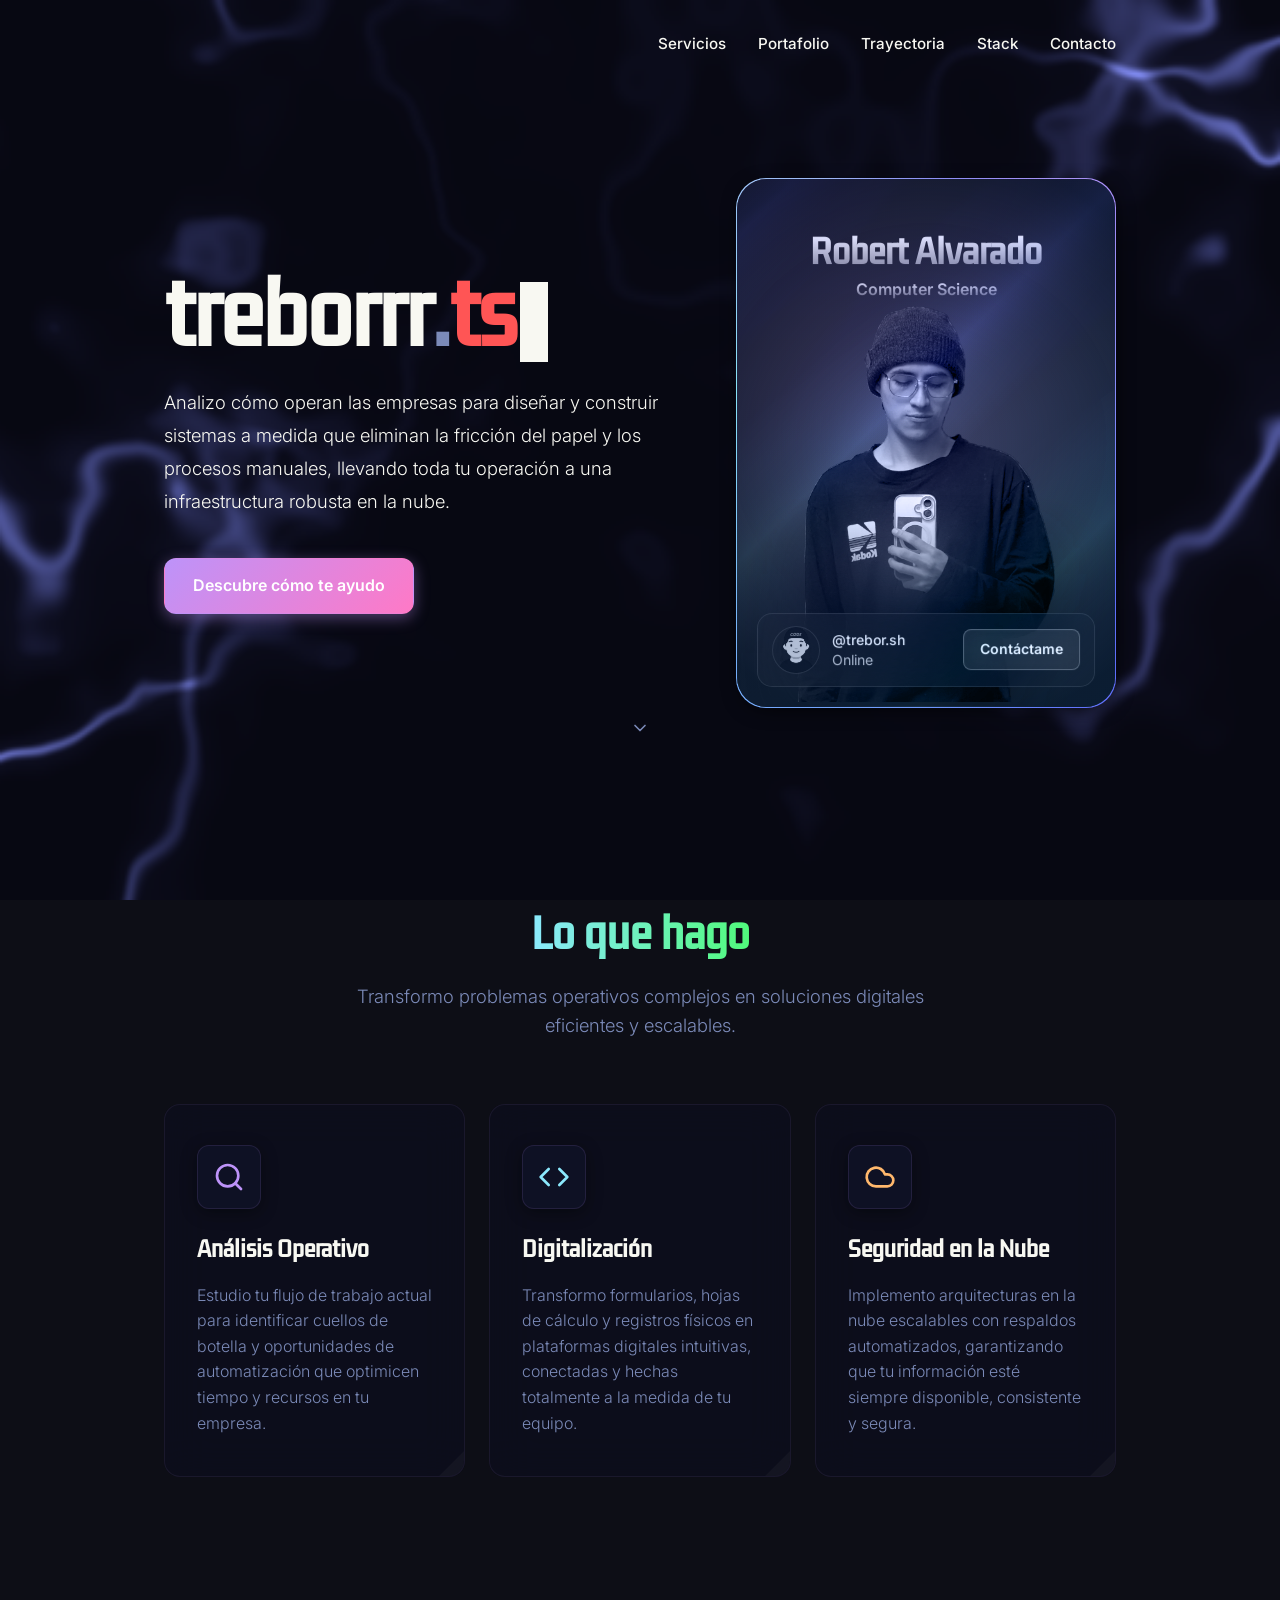
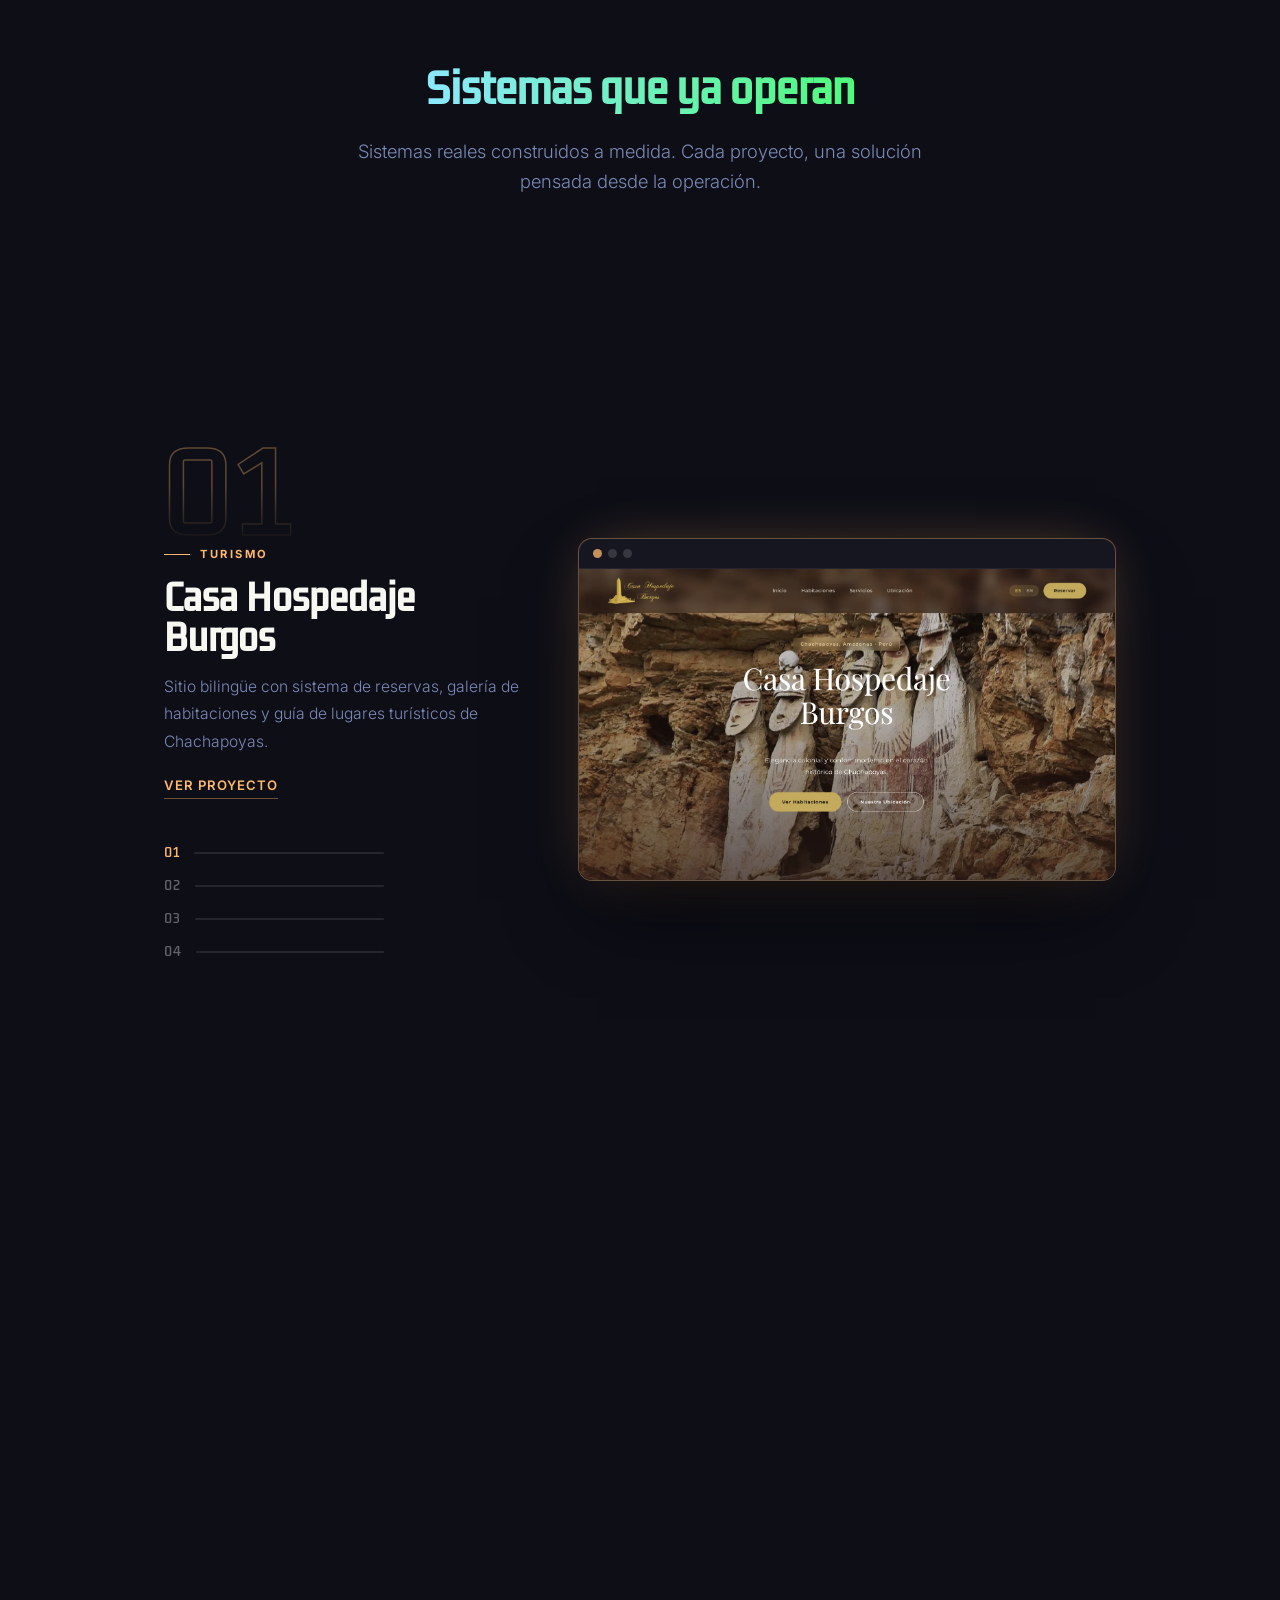
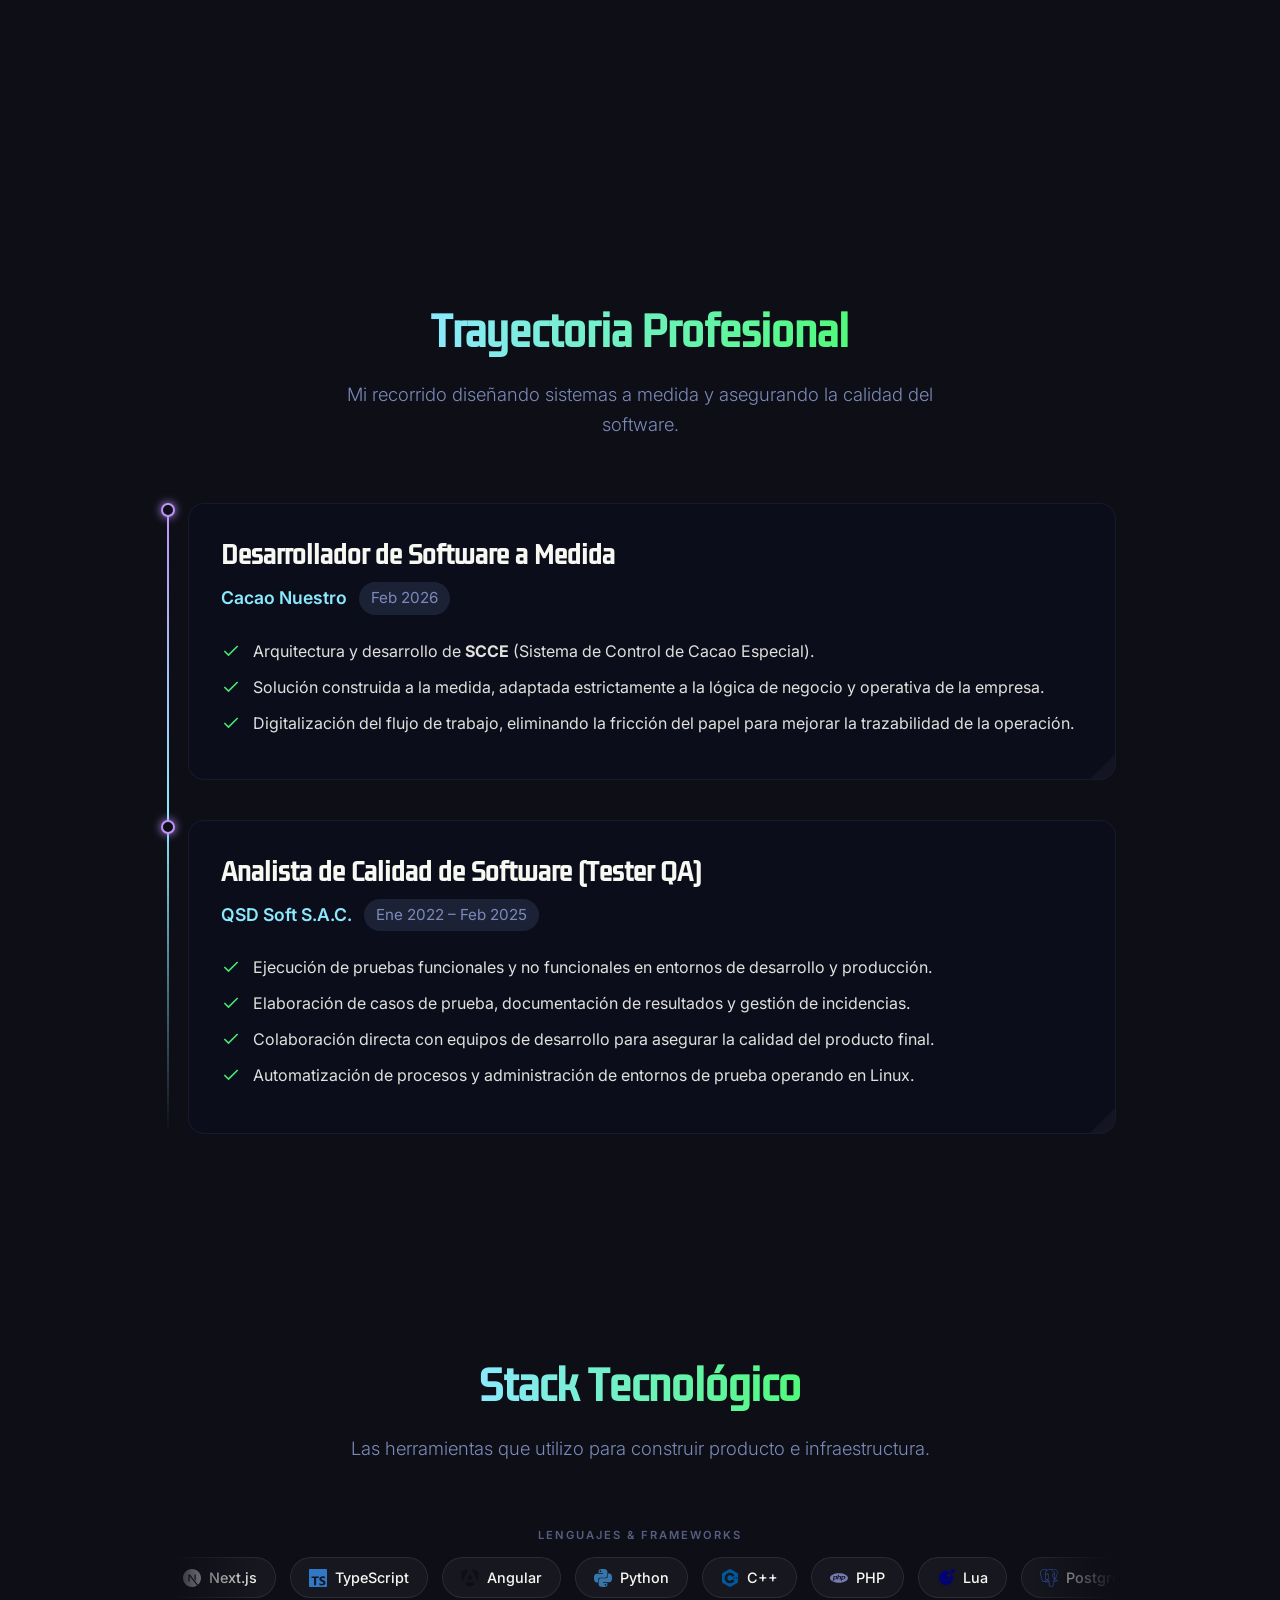
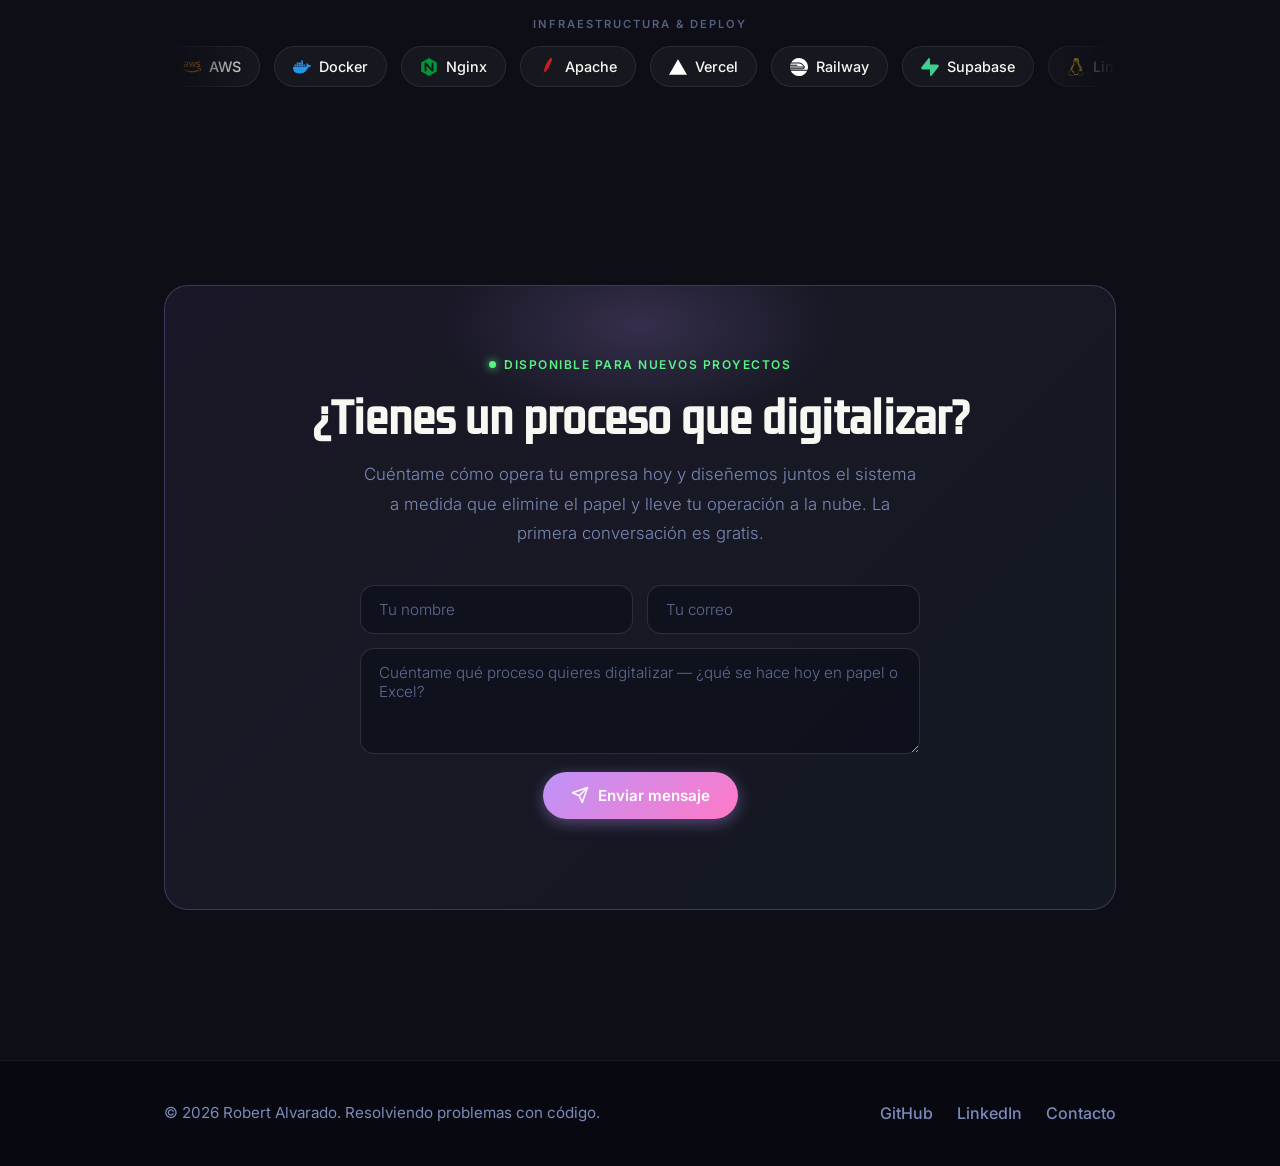
==== commit 34dc32a1: "refactor: cleanup, accessibility and robustness improvements - Remove unused PNG originals (~27MB) a" ====
--- a/index.html
+++ b/index.html
@@ -13,18 +13,18 @@
 
   <!-- Open Graph -->
   <meta property="og:type" content="website" />
-  <meta property="og:title" content="Robert Alvarado " />
+  <meta property="og:title" content="Robert Alvarado — Desarrollador de Sistemas a Medida" />
   <meta property="og:description"
     content="Construyo sistemas a medida que eliminan la fricción del papel y los procesos manuales, llevando tu operación a la nube." />
   <meta property="og:url" content="https://robertalvarado.biz/" />
-  <meta property="og:image" content="https://robertalvarado.biz/src/img/mi-foto.png" />
+  <meta property="og:image" content="https://robertalvarado.biz/src/img/mi-foto.webp" />
   <meta property="og:locale" content="es_ES" />
 
   <!-- Twitter Card -->
   <meta name="twitter:card" content="summary_large_image" />
   <meta name="twitter:title" content="Robert Alvarado — Desarrollador de Sistemas a Medida" />
   <meta name="twitter:description" content="Construyo sistemas a medida que llevan tu operación a la nube." />
-  <meta name="twitter:image" content="https://robertalvarado.biz/src/img/mi-foto.png" />
+  <meta name="twitter:image" content="https://robertalvarado.biz/src/img/mi-foto.webp" />
 
   <link rel="icon" type="image/png" href="src/img/trimmed-image.png" />
 
@@ -145,7 +145,7 @@
     <section id="lo-que-hago" class="reveal">
       <div class="section-header">
         <h2 class="section-title">Lo que hago</h2>
-        <p style="color: var(--muted); font-size: 1.15rem; max-width: 600px; margin: 0 auto; font-weight: 300;">
+        <p class="section-subtitle">
           Transformo problemas operativos complejos en soluciones digitales eficientes y escalables.</p>
       </div>
 
@@ -194,7 +194,7 @@
     <section id="proyectos" class="reveal">
       <div class="section-header">
         <h2 class="section-title">Sistemas que ya operan</h2>
-        <p style="color: var(--muted); font-size: 1.15rem; font-weight: 300;">Sistemas reales construidos a medida. Cada
+        <p class="section-subtitle">Sistemas reales construidos a medida. Cada
           proyecto, una solución pensada desde la operación.</p>
       </div>
 
@@ -211,14 +211,14 @@
                 <a class="sp-link" id="sp-link" href="https://hospedajeburgos.up.railway.app/" target="_blank" rel="noopener noreferrer">Ver proyecto</a>
               </div>
               <div class="sp-rail" id="sp-rail" role="tablist" aria-label="Proyectos">
-                <button class="sp-rail-item active" data-index="0" aria-label="Casa Hospedaje Burgos"><span
+                <button class="sp-rail-item active" role="tab" aria-selected="true" data-index="0" aria-label="Casa Hospedaje Burgos"><span
                     class="sp-rail-num">01</span><span class="sp-rail-track"><span
                       class="sp-rail-fill"></span></span></button>
-                <button class="sp-rail-item" data-index="1" aria-label="ABAWA"><span class="sp-rail-num">02</span><span
+                <button class="sp-rail-item" role="tab" aria-selected="false" data-index="1" aria-label="ABAWA"><span class="sp-rail-num">02</span><span
                     class="sp-rail-track"><span class="sp-rail-fill"></span></span></button>
-                <button class="sp-rail-item" data-index="2" aria-label="BMS"><span class="sp-rail-num">03</span><span
+                <button class="sp-rail-item" role="tab" aria-selected="false" data-index="2" aria-label="BMS"><span class="sp-rail-num">03</span><span
                     class="sp-rail-track"><span class="sp-rail-fill"></span></span></button>
-                <button class="sp-rail-item" data-index="3" aria-label="SCCE"><span class="sp-rail-num">04</span><span
+                <button class="sp-rail-item" role="tab" aria-selected="false" data-index="3" aria-label="SCCE"><span class="sp-rail-num">04</span><span
                     class="sp-rail-track"><span class="sp-rail-fill"></span></span></button>
               </div>
             </div>
@@ -245,7 +245,7 @@
     <section id="experiencia" class="reveal">
       <div class="section-header">
         <h2 class="section-title">Trayectoria Profesional</h2>
-        <p style="color: var(--muted); font-size: 1.15rem; max-width: 600px; margin: 0 auto; font-weight: 300;">
+        <p class="section-subtitle">
           Mi recorrido diseñando sistemas a medida y asegurando la calidad del software.
         </p>
       </div>
@@ -326,7 +326,7 @@
     <section id="stack" class="reveal">
       <div class="section-header">
         <h2 class="section-title">Stack Tecnológico</h2>
-        <p style="color: var(--muted); font-size: 1.15rem; font-weight: 300;">Las herramientas que utilizo para
+        <p class="section-subtitle">Las herramientas que utilizo para
           construir producto e infraestructura.</p>
       </div>
 
@@ -335,36 +335,36 @@
       <div class="tech-marquee reveal reveal-d1">
         <div class="tech-track">
           <div class="tech-set">
-            <span class="tech-pill"><img src="https://cdn.simpleicons.org/nextdotjs/white" alt=""
+            <span class="tech-pill"><img src="src/img/icons/nextjs.svg" alt=""
                 loading="lazy" />Next.js</span>
-            <span class="tech-pill"><img src="https://cdn.simpleicons.org/typescript" alt=""
+            <span class="tech-pill"><img src="src/img/icons/typescript.svg" alt=""
                 loading="lazy" />TypeScript</span>
-            <span class="tech-pill"><img src="https://cdn.simpleicons.org/angular" alt=""
+            <span class="tech-pill"><img src="src/img/icons/angular.svg" alt=""
                 loading="lazy" />Angular</span>
-            <span class="tech-pill"><img src="https://cdn.simpleicons.org/python" alt="" loading="lazy" />Python</span>
-            <span class="tech-pill"><img src="https://cdn.simpleicons.org/cplusplus" alt="" loading="lazy" />C++</span>
-            <span class="tech-pill"><img src="https://cdn.simpleicons.org/php" alt="" loading="lazy" />PHP</span>
-            <span class="tech-pill"><img src="https://cdn.simpleicons.org/lua" alt="" loading="lazy" />Lua</span>
-            <span class="tech-pill"><img src="https://cdn.simpleicons.org/postgresql" alt=""
+            <span class="tech-pill"><img src="src/img/icons/python.svg" alt="" loading="lazy" />Python</span>
+            <span class="tech-pill"><img src="src/img/icons/cplusplus.svg" alt="" loading="lazy" />C++</span>
+            <span class="tech-pill"><img src="src/img/icons/php.svg" alt="" loading="lazy" />PHP</span>
+            <span class="tech-pill"><img src="src/img/icons/lua.svg" alt="" loading="lazy" />Lua</span>
+            <span class="tech-pill"><img src="src/img/icons/postgresql.svg" alt=""
                 loading="lazy" />PostgreSQL</span>
-            <span class="tech-pill"><img src="https://cdn.simpleicons.org/mysql" alt="" loading="lazy" />MySQL</span>
-            <span class="tech-pill"><img src="https://cdn.simpleicons.org/sqlite" alt="" loading="lazy" />SQLite</span>
+            <span class="tech-pill"><img src="src/img/icons/mysql.svg" alt="" loading="lazy" />MySQL</span>
+            <span class="tech-pill"><img src="src/img/icons/sqlite.svg" alt="" loading="lazy" />SQLite</span>
           </div>
           <div class="tech-set" aria-hidden="true">
-            <span class="tech-pill"><img src="https://cdn.simpleicons.org/nextdotjs/white" alt=""
+            <span class="tech-pill"><img src="src/img/icons/nextjs.svg" alt=""
                 loading="lazy" />Next.js</span>
-            <span class="tech-pill"><img src="https://cdn.simpleicons.org/typescript" alt=""
+            <span class="tech-pill"><img src="src/img/icons/typescript.svg" alt=""
                 loading="lazy" />TypeScript</span>
-            <span class="tech-pill"><img src="https://cdn.simpleicons.org/angular" alt=""
+            <span class="tech-pill"><img src="src/img/icons/angular.svg" alt=""
                 loading="lazy" />Angular</span>
-            <span class="tech-pill"><img src="https://cdn.simpleicons.org/python" alt="" loading="lazy" />Python</span>
-            <span class="tech-pill"><img src="https://cdn.simpleicons.org/cplusplus" alt="" loading="lazy" />C++</span>
-            <span class="tech-pill"><img src="https://cdn.simpleicons.org/php" alt="" loading="lazy" />PHP</span>
-            <span class="tech-pill"><img src="https://cdn.simpleicons.org/lua" alt="" loading="lazy" />Lua</span>
-            <span class="tech-pill"><img src="https://cdn.simpleicons.org/postgresql" alt=""
+            <span class="tech-pill"><img src="src/img/icons/python.svg" alt="" loading="lazy" />Python</span>
+            <span class="tech-pill"><img src="src/img/icons/cplusplus.svg" alt="" loading="lazy" />C++</span>
+            <span class="tech-pill"><img src="src/img/icons/php.svg" alt="" loading="lazy" />PHP</span>
+            <span class="tech-pill"><img src="src/img/icons/lua.svg" alt="" loading="lazy" />Lua</span>
+            <span class="tech-pill"><img src="src/img/icons/postgresql.svg" alt=""
                 loading="lazy" />PostgreSQL</span>
-            <span class="tech-pill"><img src="https://cdn.simpleicons.org/mysql" alt="" loading="lazy" />MySQL</span>
-            <span class="tech-pill"><img src="https://cdn.simpleicons.org/sqlite" alt="" loading="lazy" />SQLite</span>
+            <span class="tech-pill"><img src="src/img/icons/mysql.svg" alt="" loading="lazy" />MySQL</span>
+            <span class="tech-pill"><img src="src/img/icons/sqlite.svg" alt="" loading="lazy" />SQLite</span>
           </div>
         </div>
       </div>
@@ -374,36 +374,36 @@
       <div class="tech-marquee reverse reveal reveal-d2">
         <div class="tech-track">
           <div class="tech-set">
-            <span class="tech-pill"><img src="https://api.iconify.design/simple-icons:amazonaws.svg?color=%23FF9900"
+            <span class="tech-pill"><img src="src/img/icons/aws.svg"
                 alt="" loading="lazy" />AWS</span>
-            <span class="tech-pill"><img src="https://cdn.simpleicons.org/docker" alt="" loading="lazy" />Docker</span>
-            <span class="tech-pill"><img src="https://cdn.simpleicons.org/nginx" alt="" loading="lazy" />Nginx</span>
-            <span class="tech-pill"><img src="https://cdn.simpleicons.org/apache" alt="" loading="lazy" />Apache</span>
-            <span class="tech-pill"><img src="https://cdn.simpleicons.org/vercel/white" alt=""
+            <span class="tech-pill"><img src="src/img/icons/docker.svg" alt="" loading="lazy" />Docker</span>
+            <span class="tech-pill"><img src="src/img/icons/nginx.svg" alt="" loading="lazy" />Nginx</span>
+            <span class="tech-pill"><img src="src/img/icons/apache.svg" alt="" loading="lazy" />Apache</span>
+            <span class="tech-pill"><img src="src/img/icons/vercel.svg" alt=""
                 loading="lazy" />Vercel</span>
-            <span class="tech-pill"><img src="https://cdn.simpleicons.org/railway/white" alt=""
+            <span class="tech-pill"><img src="src/img/icons/railway.svg" alt=""
                 loading="lazy" />Railway</span>
-            <span class="tech-pill"><img src="https://cdn.simpleicons.org/supabase" alt=""
+            <span class="tech-pill"><img src="src/img/icons/supabase.svg" alt=""
                 loading="lazy" />Supabase</span>
-            <span class="tech-pill"><img src="https://cdn.simpleicons.org/linux" alt="" loading="lazy" />Linux</span>
-            <span class="tech-pill"><img src="https://cdn.simpleicons.org/git" alt="" loading="lazy" />Git</span>
-            <span class="tech-pill"><img src="https://cdn.simpleicons.org/neovim" alt="" loading="lazy" />Neovim</span>
+            <span class="tech-pill"><img src="src/img/icons/linux.svg" alt="" loading="lazy" />Linux</span>
+            <span class="tech-pill"><img src="src/img/icons/git.svg" alt="" loading="lazy" />Git</span>
+            <span class="tech-pill"><img src="src/img/icons/neovim.svg" alt="" loading="lazy" />Neovim</span>
           </div>
           <div class="tech-set" aria-hidden="true">
-            <span class="tech-pill"><img src="https://api.iconify.design/simple-icons:amazonaws.svg?color=%23FF9900"
+            <span class="tech-pill"><img src="src/img/icons/aws.svg"
                 alt="" loading="lazy" />AWS</span>
-            <span class="tech-pill"><img src="https://cdn.simpleicons.org/docker" alt="" loading="lazy" />Docker</span>
-            <span class="tech-pill"><img src="https://cdn.simpleicons.org/nginx" alt="" loading="lazy" />Nginx</span>
-            <span class="tech-pill"><img src="https://cdn.simpleicons.org/apache" alt="" loading="lazy" />Apache</span>
-            <span class="tech-pill"><img src="https://cdn.simpleicons.org/vercel/white" alt=""
+            <span class="tech-pill"><img src="src/img/icons/docker.svg" alt="" loading="lazy" />Docker</span>
+            <span class="tech-pill"><img src="src/img/icons/nginx.svg" alt="" loading="lazy" />Nginx</span>
+            <span class="tech-pill"><img src="src/img/icons/apache.svg" alt="" loading="lazy" />Apache</span>
+            <span class="tech-pill"><img src="src/img/icons/vercel.svg" alt=""
                 loading="lazy" />Vercel</span>
-            <span class="tech-pill"><img src="https://cdn.simpleicons.org/railway/white" alt=""
+            <span class="tech-pill"><img src="src/img/icons/railway.svg" alt=""
                 loading="lazy" />Railway</span>
-            <span class="tech-pill"><img src="https://cdn.simpleicons.org/supabase" alt=""
+            <span class="tech-pill"><img src="src/img/icons/supabase.svg" alt=""
                 loading="lazy" />Supabase</span>
-            <span class="tech-pill"><img src="https://cdn.simpleicons.org/linux" alt="" loading="lazy" />Linux</span>
-            <span class="tech-pill"><img src="https://cdn.simpleicons.org/git" alt="" loading="lazy" />Git</span>
-            <span class="tech-pill"><img src="https://cdn.simpleicons.org/neovim" alt="" loading="lazy" />Neovim</span>
+            <span class="tech-pill"><img src="src/img/icons/linux.svg" alt="" loading="lazy" />Linux</span>
+            <span class="tech-pill"><img src="src/img/icons/git.svg" alt="" loading="lazy" />Git</span>
+            <span class="tech-pill"><img src="src/img/icons/neovim.svg" alt="" loading="lazy" />Neovim</span>
           </div>
         </div>
       </div>
@@ -418,6 +418,7 @@
         <form class="cta-form" id="cta-form" action="https://formsubmit.co/ajax/dev.robertalvarado@gmail.com" method="POST">
           <input type="hidden" name="_subject" value="Nuevo contacto desde robertalvarado.biz" />
           <input type="hidden" name="_captcha" value="false" />
+          <input type="text" name="_honey" tabindex="-1" autocomplete="off" style="display:none" aria-hidden="true" />
           <div class="cta-form-row">
             <input type="text" name="nombre" placeholder="Tu nombre" required autocomplete="name" />
             <input type="email" name="email" placeholder="Tu correo" required autocomplete="email" />
@@ -434,7 +435,11 @@
             Enviar mensaje
           </button>
         </form>
-        <p class="cta-success" id="cta-success" hidden>
+        <p class="cta-error" id="cta-error" role="alert" hidden>
+          No se pudo enviar el mensaje. Escríbeme directo a
+          <a href="mailto:dev.robertalvarado@gmail.com">dev.robertalvarado@gmail.com</a>.
+        </p>
+        <p class="cta-success" id="cta-success" aria-live="polite" hidden>
           <svg xmlns="http://www.w3.org/2000/svg" width="18" height="18" viewBox="0 0 24 24" fill="none" stroke="currentColor" stroke-width="2" stroke-linecap="round" stroke-linejoin="round"><polyline points="20 6 9 17 4 12"/></svg>
           Mensaje recibido — te escribo pronto.
         </p>
@@ -458,7 +463,7 @@
   <footer>
     <div class="container footer-content">
       <div class="footer-left">
-        © <span id="y">2025</span> Robert Alvarado. Resolviendo problemas con código.
+        © <span id="y">2026</span> Robert Alvarado. Resolviendo problemas con código.
       </div>
       <div class="social-links">
         <a href="https://github.com/treborrr" target="_blank" rel="noopener noreferrer">GitHub</a>
--- a/src/css/style.css
+++ b/src/css/style.css
@@ -202,7 +202,7 @@
   height: 1em;
   background: currentColor;
   margin-left: 4px;
-  vertical-align: text-bottom;
+  vertical-align: middle;
   animation: blink 1s step-end infinite;
 }
 
@@ -311,6 +311,8 @@
   pointer-events: none;
 }
 
+.pc-contact-btn { pointer-events: auto; }
+
 .pc-inside {
   inset: 1px;
   position: absolute;
@@ -1954,3 +1956,48 @@
   /* Override the underline — doesn't work inside the pill */
   nav a.nav-active::after { display: none; }
 }
+
+/* ============================================================
+   MEJORAS — subtítulos, errores, accesibilidad
+   ============================================================ */
+
+.section-subtitle {
+  color: var(--muted);
+  font-size: 1.15rem;
+  font-weight: 300;
+  max-width: 600px;
+  margin: 0 auto;
+}
+
+.cta-error[hidden] { display: none; }
+.cta-error {
+  color: var(--red, #ff5555);
+  font-size: 0.95rem;
+  padding: 14px 0 4px;
+  animation: fade-up 0.4s ease both;
+}
+.cta-error a { color: inherit; font-weight: 600; }
+
+/* Foco visible al navegar con teclado */
+a:focus-visible,
+button:focus-visible,
+input:focus-visible,
+textarea:focus-visible {
+  outline: 2px solid var(--cyan, #8be9fd);
+  outline-offset: 3px;
+  border-radius: 4px;
+}
+
+/* Respeto a usuarios con motion reducido */
+@media (prefers-reduced-motion: reduce) {
+  *,
+  *::before,
+  *::after {
+    animation-duration: 0.01ms !important;
+    animation-iteration-count: 1 !important;
+    transition-duration: 0.01ms !important;
+    scroll-behavior: auto !important;
+  }
+  .tech-track { animation: none !important; }
+  .cursor { animation: none; opacity: 1; }
+}
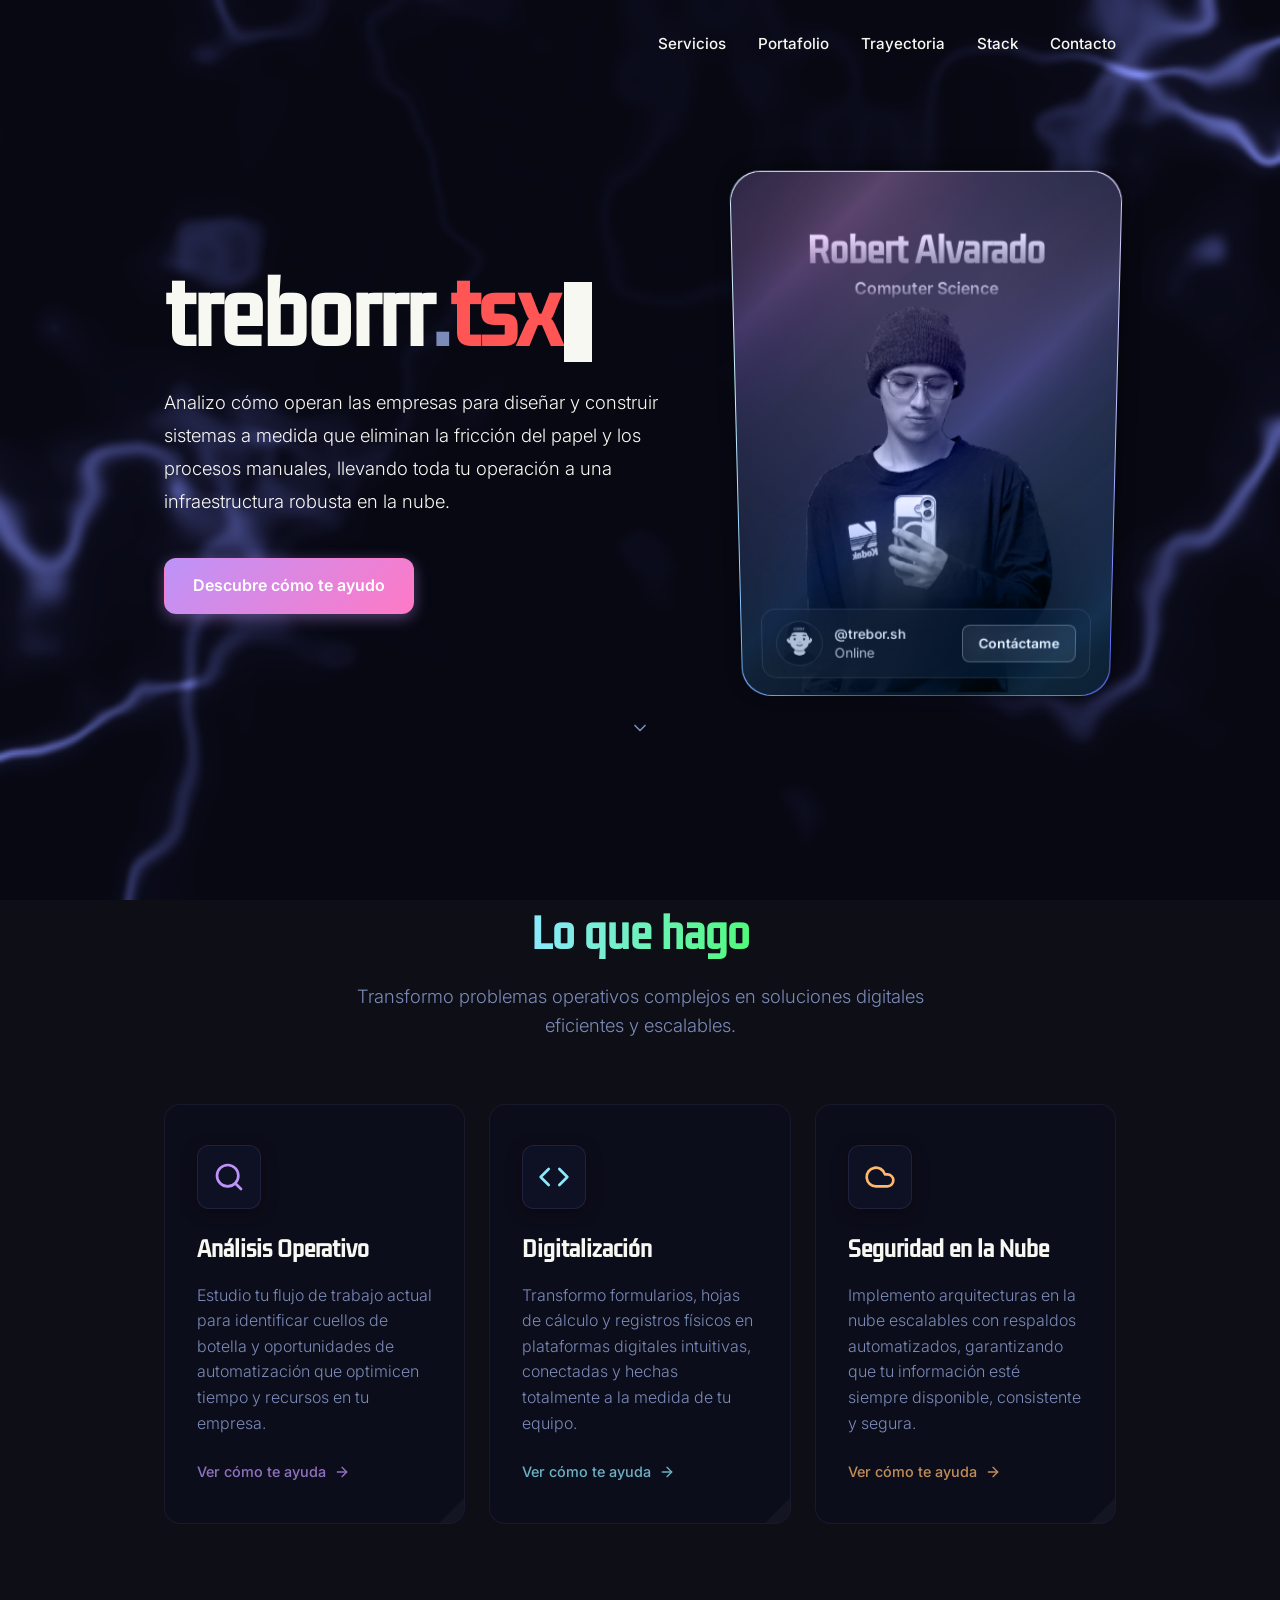
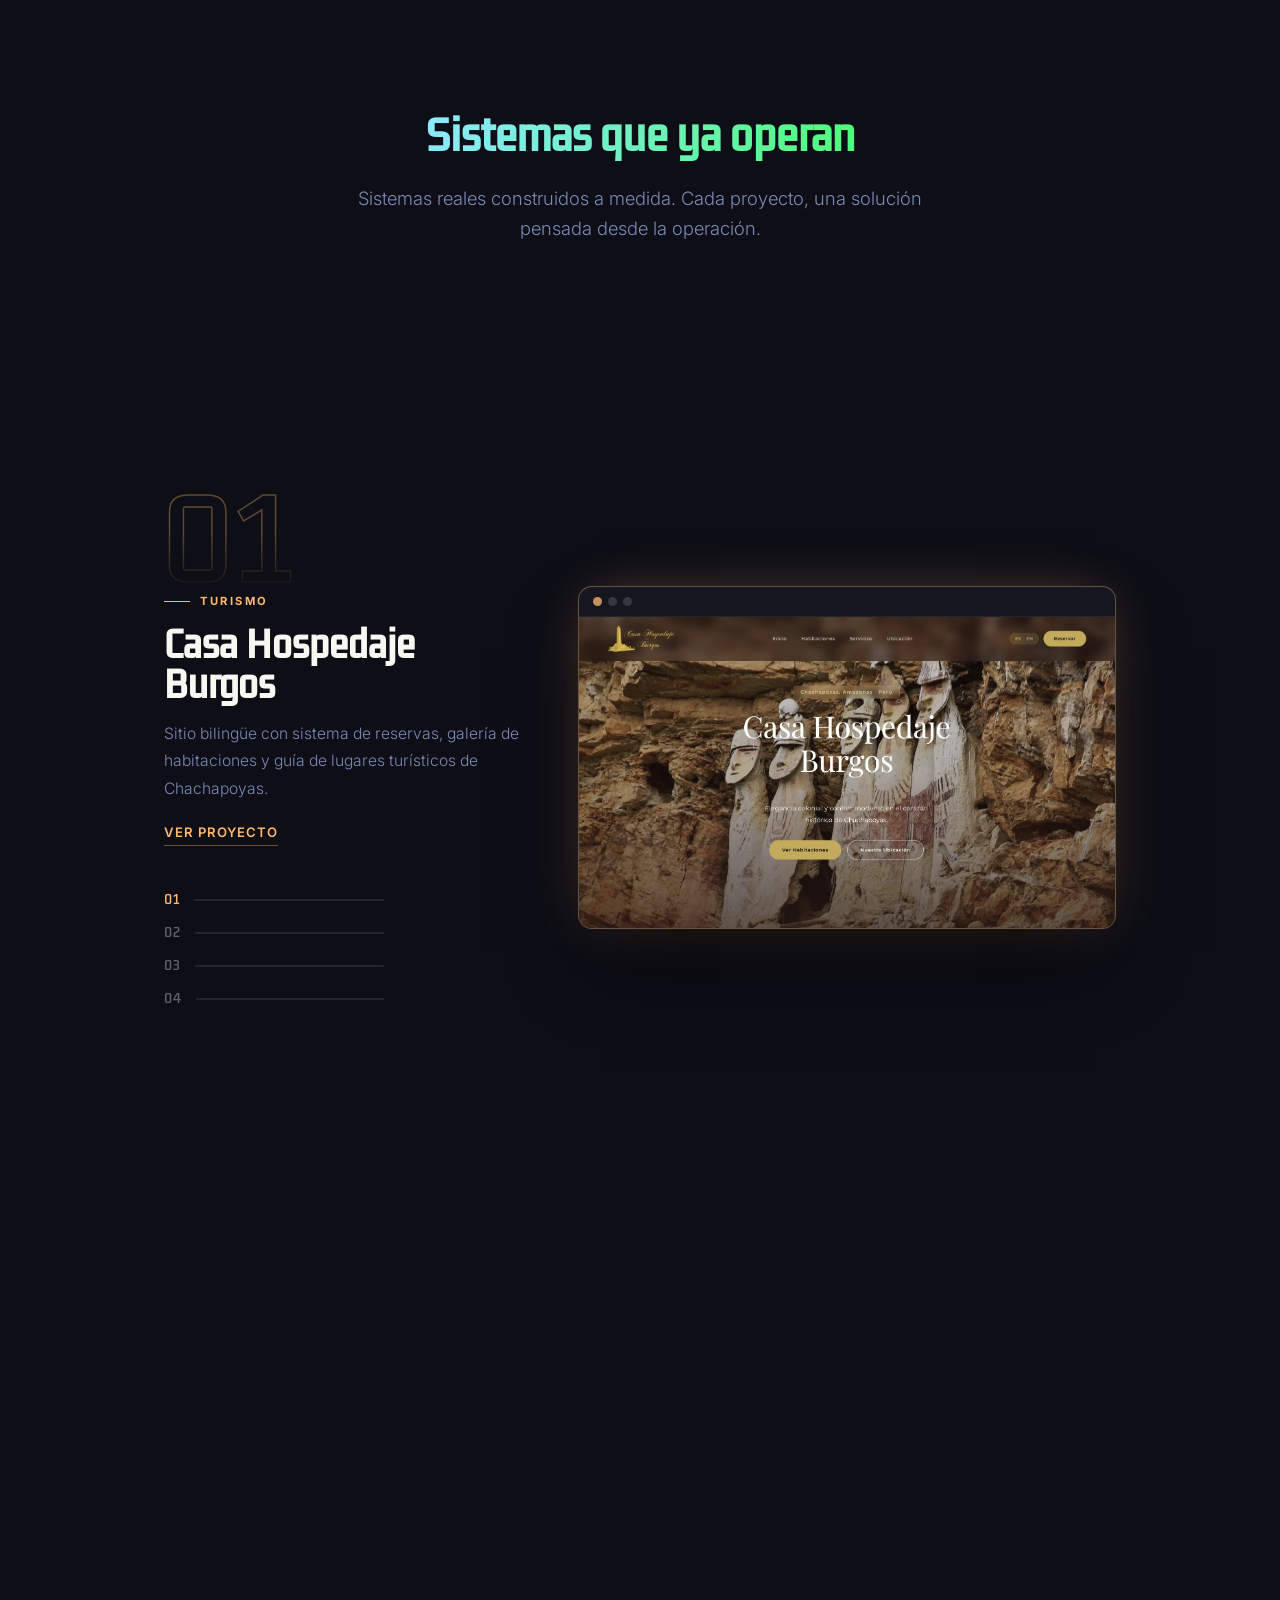
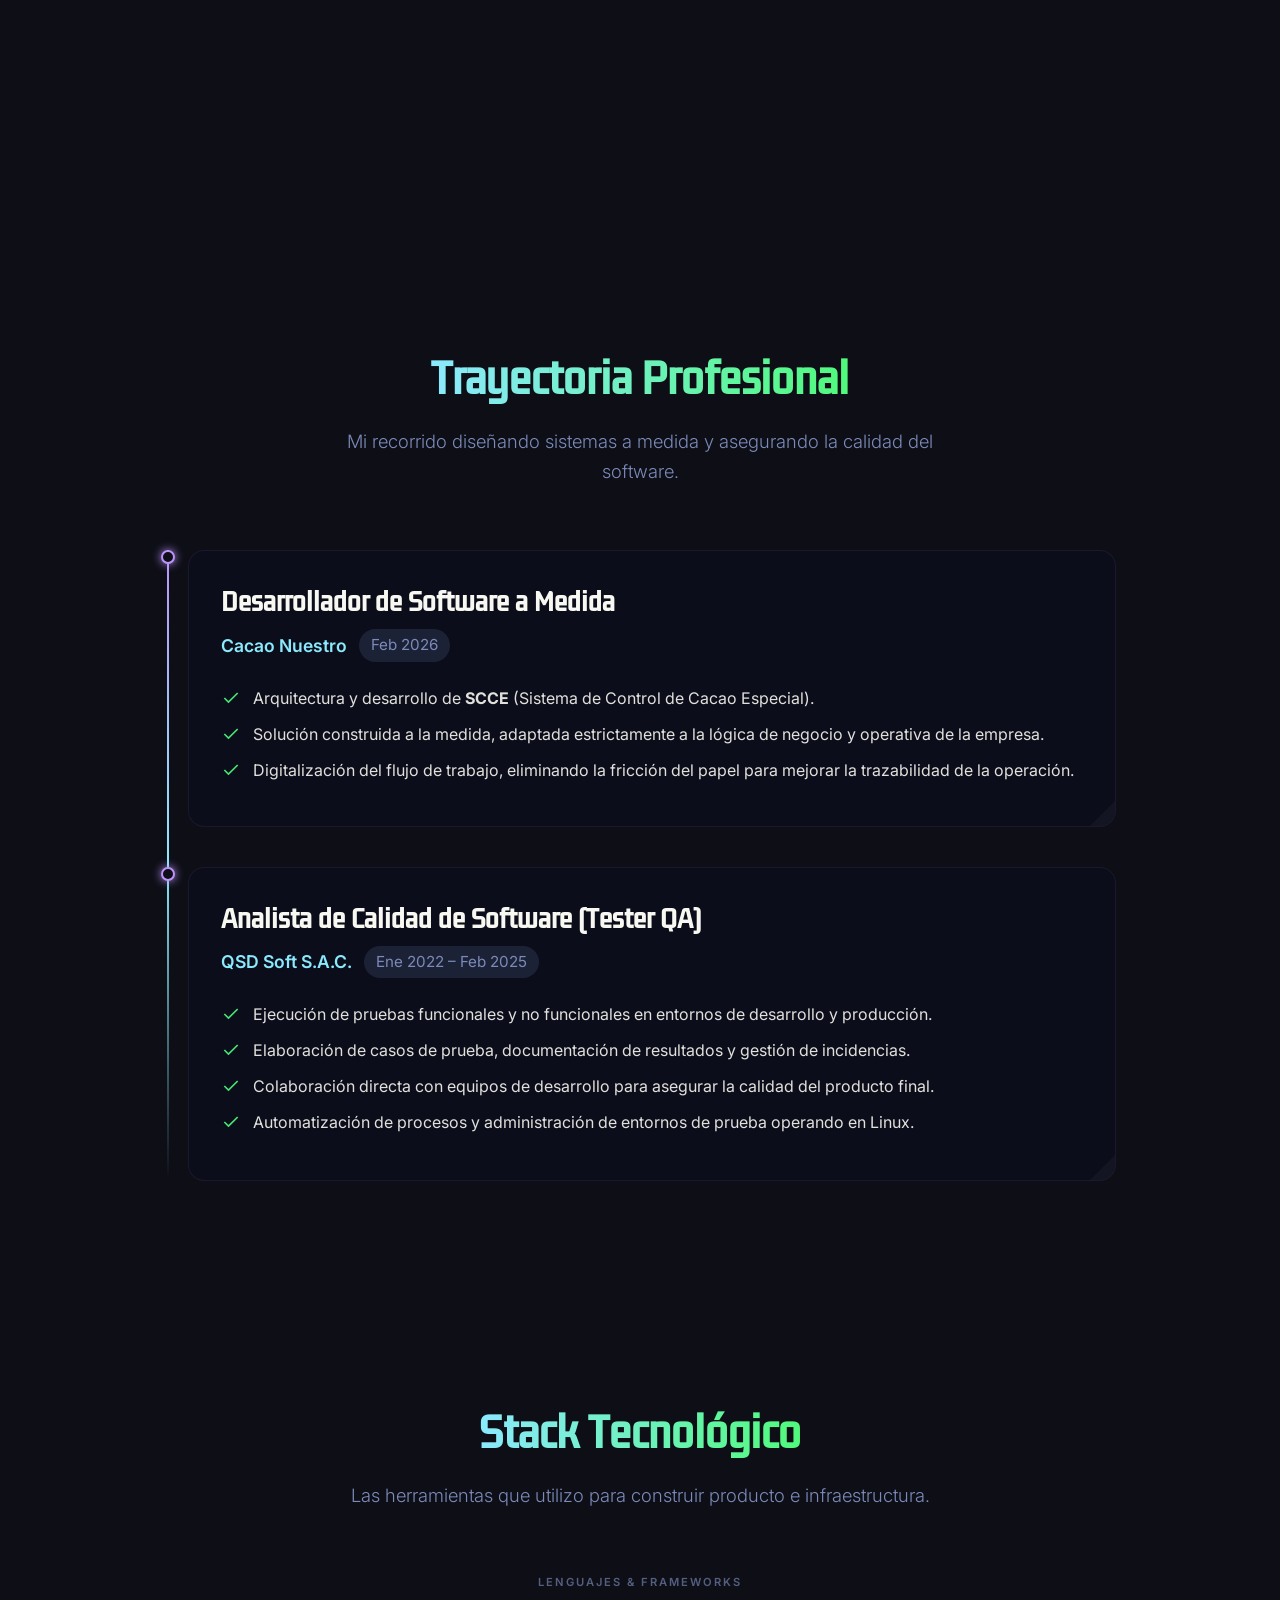
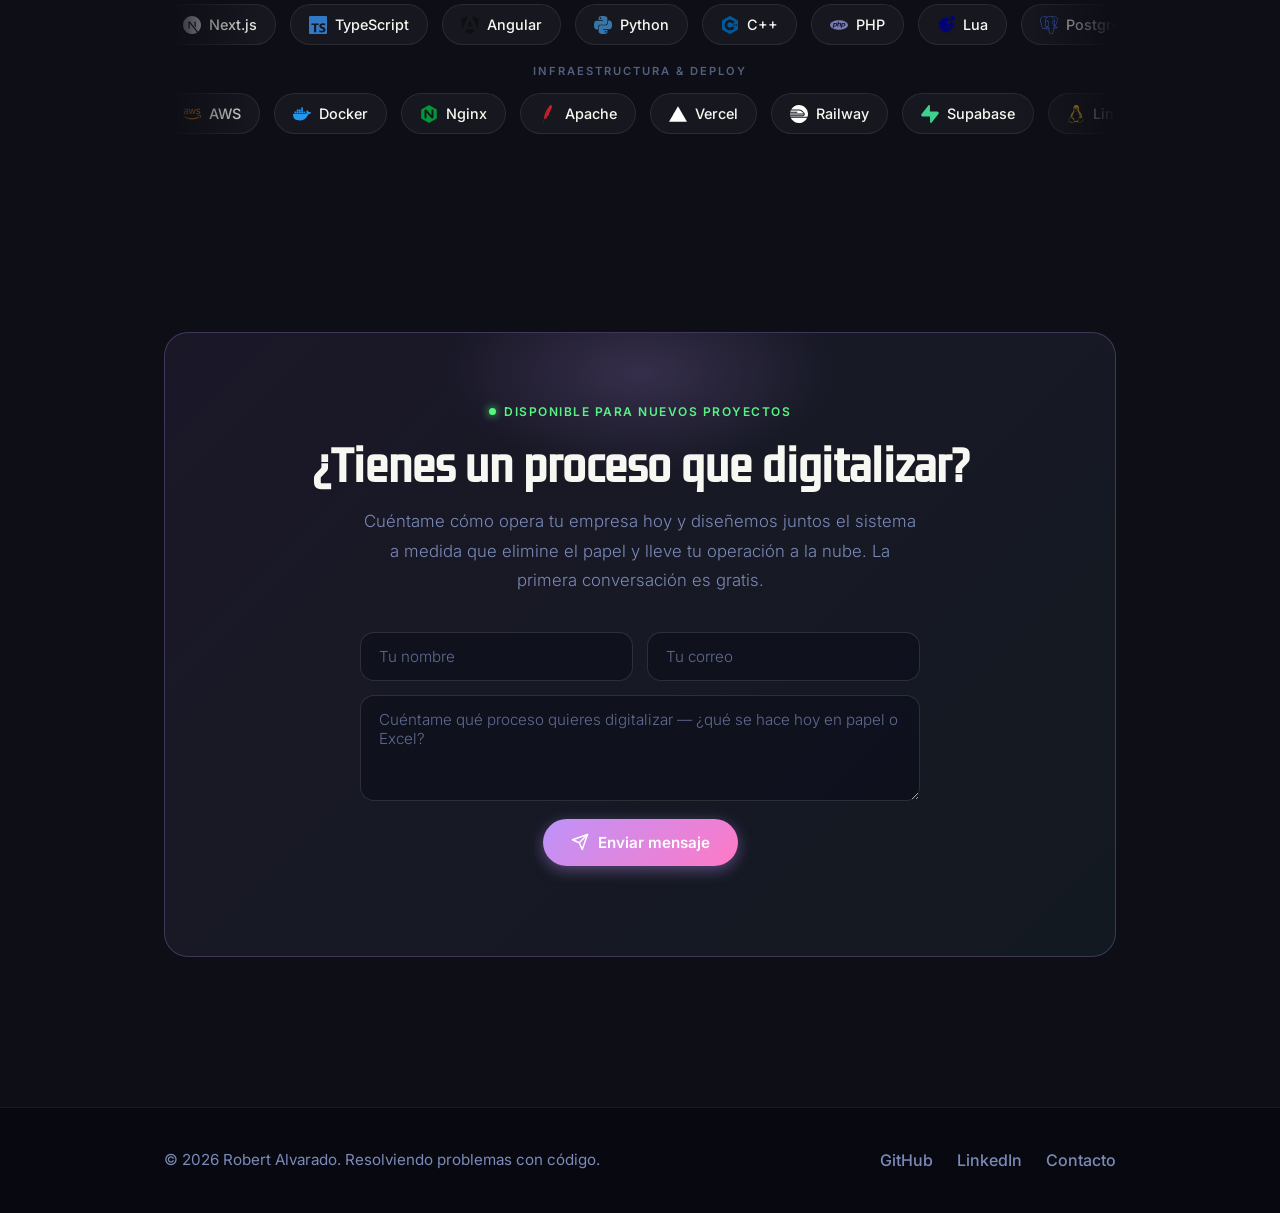
==== commit 7384774b: "feat(servicios): landing pages de venta con light mode y navegación SPA - 3 páginas de servicio (aná" ====
--- a/index.html
+++ b/index.html
@@ -31,13 +31,14 @@
   <link rel="preconnect" href="https://fonts.googleapis.com">
   <link rel="preconnect" href="https://fonts.gstatic.com" crossorigin>
   <link
-    href="https://fonts.googleapis.com/css2?family=Inter:wght@300;400;500;600;700&family=Kdam+Thmor+Pro&display=swap"
+    href="https://fonts.googleapis.com/css2?family=Inter:wght@300;400;500;600;700&family=Kdam+Thmor+Pro&family=Fira+Code:wght@400;500&display=swap"
     rel="stylesheet">
 
   <link rel="stylesheet" href="src/css/style.css">
 </head>
 
 <body>
+  <div id="page">
   <div id="scroll-progress" aria-hidden="true"></div>
   <div class="container">
     <nav>
@@ -150,7 +151,8 @@
       </div>
 
       <div class="services-grid">
-        <div class="glass-card card-1 reveal reveal-d1">
+        <a href="servicios/analisis-operativo.html" data-flash-nav class="glass-card card-1 reveal reveal-d1"
+          aria-label="Análisis Operativo — ver cómo te ayuda">
           <div class="card-icon" style="color: var(--purple);">
             <svg xmlns="http://www.w3.org/2000/svg" width="32" height="32" viewBox="0 0 24 24" fill="none"
               stroke="currentColor" stroke-width="2" stroke-linecap="round" stroke-linejoin="round">
@@ -161,9 +163,16 @@
           <h3 class="card-title">Análisis Operativo</h3>
           <p class="card-desc">Estudio tu flujo de trabajo actual para identificar cuellos de botella y oportunidades de
             automatización que optimicen tiempo y recursos en tu empresa.</p>
-        </div>
-
-        <div class="glass-card card-2 reveal reveal-d2">
+          <span class="card-more">Ver cómo te ayuda
+            <svg xmlns="http://www.w3.org/2000/svg" width="16" height="16" viewBox="0 0 24 24" fill="none"
+              stroke="currentColor" stroke-width="2" stroke-linecap="round" stroke-linejoin="round">
+              <path d="M5 12h14" /><path d="m12 5 7 7-7 7" />
+            </svg>
+          </span>
+        </a>
+
+        <a href="servicios/digitalizacion.html" data-flash-nav class="glass-card card-2 reveal reveal-d2"
+          aria-label="Digitalización — ver cómo te ayuda">
           <div class="card-icon" style="color: var(--cyan);">
             <svg xmlns="http://www.w3.org/2000/svg" width="32" height="32" viewBox="0 0 24 24" fill="none"
               stroke="currentColor" stroke-width="2" stroke-linecap="round" stroke-linejoin="round">
@@ -174,9 +183,16 @@
           <h3 class="card-title">Digitalización</h3>
           <p class="card-desc">Transformo formularios, hojas de cálculo y registros físicos en plataformas digitales
             intuitivas, conectadas y hechas totalmente a la medida de tu equipo.</p>
-        </div>
-
-        <div class="glass-card card-3 reveal reveal-d3">
+          <span class="card-more">Ver cómo te ayuda
+            <svg xmlns="http://www.w3.org/2000/svg" width="16" height="16" viewBox="0 0 24 24" fill="none"
+              stroke="currentColor" stroke-width="2" stroke-linecap="round" stroke-linejoin="round">
+              <path d="M5 12h14" /><path d="m12 5 7 7-7 7" />
+            </svg>
+          </span>
+        </a>
+
+        <a href="servicios/seguridad-en-la-nube.html" data-flash-nav class="glass-card card-3 reveal reveal-d3"
+          aria-label="Seguridad en la Nube — ver cómo te ayuda">
           <div class="card-icon" style="color: var(--orange);">
             <svg xmlns="http://www.w3.org/2000/svg" width="32" height="32" viewBox="0 0 24 24" fill="none"
               stroke="currentColor" stroke-width="2" stroke-linecap="round" stroke-linejoin="round">
@@ -186,7 +202,13 @@
           <h3 class="card-title">Seguridad en la Nube</h3>
           <p class="card-desc">Implemento arquitecturas en la nube escalables con respaldos automatizados, garantizando
             que tu información esté siempre disponible, consistente y segura.</p>
-        </div>
+          <span class="card-more">Ver cómo te ayuda
+            <svg xmlns="http://www.w3.org/2000/svg" width="16" height="16" viewBox="0 0 24 24" fill="none"
+              stroke="currentColor" stroke-width="2" stroke-linecap="round" stroke-linejoin="round">
+              <path d="M5 12h14" /><path d="m12 5 7 7-7 7" />
+            </svg>
+          </span>
+        </a>
       </div>
     </section>
 
@@ -474,6 +496,7 @@
     </div>
   </footer>
 
+  </div>
   <script src="src/js/main.js" defer></script>
   <script type="module" src="src/js/aurora.js"></script>
 </body>
--- a/src/css/style.css
+++ b/src/css/style.css
@@ -2001,3 +2001,516 @@
   .tech-track { animation: none !important; }
   .cursor { animation: none; opacity: 1; }
 }
+
+/* ============================================================
+   SERVICIOS — tarjetas clicables y páginas de detalle
+   ============================================================ */
+
+/* Las tarjetas de "Lo que hago" ahora son enlaces */
+a.glass-card {
+  text-decoration: none;
+  color: inherit;
+  cursor: pointer;
+}
+
+.card-more {
+  margin-top: auto;
+  padding-top: 24px;
+  display: inline-flex;
+  align-items: center;
+  gap: 8px;
+  font-size: 0.9rem;
+  font-weight: 500;
+  transition: var(--transition);
+  opacity: 0.75;
+}
+
+.card-more svg { transition: transform 0.3s ease; }
+.glass-card:hover .card-more { opacity: 1; }
+.glass-card:hover .card-more svg { transform: translateX(5px); }
+
+.card-1 .card-more { color: var(--purple); }
+.card-2 .card-more { color: var(--cyan); }
+.card-3 .card-more { color: var(--orange); }
+
+/* --- Página de detalle de servicio (v2 editorial) --- */
+.svc-page {
+  --svc-accent: var(--purple);
+  --svc-accent-soft: rgba(189, 147, 249, 0.14);
+}
+
+/* Scrim fijo sobre el plasma: legibilidad sin perder el fondo */
+.svc-page::before {
+  content: '';
+  position: fixed;
+  inset: 0;
+  z-index: -1;
+  pointer-events: none;
+  background:
+    radial-gradient(140% 100% at 50% 0%, rgba(13, 14, 22, 0.35) 0%, rgba(13, 14, 22, 0.72) 55%, rgba(13, 14, 22, 0.88) 100%);
+}
+
+.svc-container {
+  max-width: 1100px;
+  margin: 0 auto;
+  padding: 0 28px;
+}
+
+.svc-nav {
+  display: flex;
+  align-items: center;
+  justify-content: space-between;
+  padding: 28px 0 0;
+}
+
+.svc-nav a:not(.btn) {
+  color: var(--muted);
+  text-decoration: none;
+  font-size: 0.88rem;
+  font-family: 'Fira Code', monospace;
+  display: inline-flex;
+  align-items: center;
+  gap: 8px;
+  transition: var(--transition);
+}
+
+.svc-nav a:not(.btn):hover { color: var(--fg); }
+
+/* --- Cabecera compacta de servicio --- */
+.svc-hero {
+  padding: 72px 0 40px;
+}
+
+.svc-kicker {
+  display: flex;
+  align-items: center;
+  gap: 12px;
+  font-family: 'Fira Code', monospace;
+  font-size: 0.78rem;
+  letter-spacing: 0.14em;
+  text-transform: lowercase;
+  color: var(--svc-accent);
+  margin-bottom: 16px;
+}
+
+.svc-kicker::before {
+  content: '';
+  width: 36px;
+  height: 1px;
+  background: var(--svc-accent);
+}
+
+.svc-hero h1 {
+  font-size: clamp(2rem, 4vw, 2.7rem);
+  line-height: 1.15;
+  letter-spacing: -0.4px;
+  margin-bottom: 14px;
+}
+
+.svc-hero h1 .accent {
+  background: linear-gradient(90deg, var(--svc-accent), var(--cyan));
+  -webkit-background-clip: text;
+  background-clip: text;
+  -webkit-text-fill-color: transparent;
+}
+
+.svc-lead {
+  color: var(--muted);
+  font-size: 1.05rem;
+  font-weight: 300;
+  line-height: 1.75;
+  max-width: 58ch;
+}
+
+/* --- Secciones numeradas --- */
+.svc-sec {
+  padding: 76px 0;
+  border-top: 1px solid rgba(255, 255, 255, 0.055);
+}
+
+.svc-sec-head {
+  display: flex;
+  align-items: baseline;
+  gap: 18px;
+  margin-bottom: 14px;
+}
+
+.svc-sec-num {
+  font-family: 'Fira Code', monospace;
+  font-size: 0.82rem;
+  color: var(--svc-accent);
+  letter-spacing: 0.1em;
+}
+
+.svc-sec-head h2 {
+  font-size: clamp(1.5rem, 3vw, 2rem);
+  letter-spacing: -0.3px;
+}
+
+.svc-sec-head::after {
+  content: '';
+  flex: 1;
+  height: 1px;
+  align-self: center;
+  background: linear-gradient(90deg, rgba(189, 147, 249, 0.25), transparent);
+}
+
+.svc-sec-sub {
+  color: var(--muted);
+  font-weight: 300;
+  max-width: 58ch;
+  margin-bottom: 44px;
+}
+
+/* --- El problema: filas editoriales --- */
+.svc-pain {
+  display: grid;
+  grid-template-columns: 60px 0.9fr 1.3fr;
+  gap: 28px;
+  align-items: start;
+  padding: 28px 22px;
+  border-bottom: 1px solid rgba(255, 255, 255, 0.06);
+  border-left: 2px solid transparent;
+  transition: var(--transition);
+}
+
+.svc-pain:first-of-type { border-top: 1px solid rgba(255, 255, 255, 0.06); }
+
+.svc-pain:hover {
+  background: linear-gradient(90deg, var(--svc-accent-soft), transparent 60%);
+  border-left-color: var(--svc-accent);
+}
+
+.svc-pain-idx {
+  font-family: 'Fira Code', monospace;
+  font-size: 0.85rem;
+  color: var(--muted);
+  opacity: 0.55;
+  padding-top: 4px;
+}
+
+.svc-pain h3 {
+  font-size: 1.08rem;
+  line-height: 1.4;
+}
+
+.svc-pain p {
+  color: var(--muted);
+  font-weight: 300;
+  font-size: 0.97rem;
+  line-height: 1.7;
+}
+
+/* --- Qué obtienes: bento grid --- */
+.svc-bento {
+  display: grid;
+  grid-template-columns: repeat(6, 1fr);
+  gap: 16px;
+}
+
+.svc-bento article {
+  position: relative;
+  overflow: hidden;
+  background: rgba(12, 14, 28, 0.82);
+  border: 1px solid rgba(189, 147, 249, 0.1);
+  border-radius: 18px;
+  padding: 30px 28px;
+  backdrop-filter: blur(14px);
+  -webkit-backdrop-filter: blur(14px);
+  transition: var(--transition);
+}
+
+.svc-bento article:hover {
+  transform: translateY(-4px);
+  border-color: rgba(189, 147, 249, 0.35);
+  box-shadow: 0 24px 48px rgba(0, 0, 0, 0.45);
+}
+
+.svc-bento .b-lg { grid-column: span 4; }
+.svc-bento .b-md { grid-column: span 2; }
+
+.svc-bento .b-lg::before {
+  content: '';
+  position: absolute;
+  inset: 0;
+  pointer-events: none;
+  background: radial-gradient(60% 90% at 0% 0%, var(--svc-accent-soft), transparent 70%);
+}
+
+.svc-bento .b-tag {
+  display: inline-block;
+  font-family: 'Fira Code', monospace;
+  font-size: 0.68rem;
+  letter-spacing: 0.1em;
+  color: var(--svc-accent);
+  border: 1px solid var(--svc-accent-soft);
+  background: var(--svc-accent-soft);
+  border-radius: 999px;
+  padding: 4px 12px;
+  margin-bottom: 18px;
+}
+
+.svc-bento h3 {
+  font-size: 1.08rem;
+  margin-bottom: 10px;
+  position: relative;
+}
+
+.svc-bento p {
+  color: var(--muted);
+  font-weight: 300;
+  font-size: 0.94rem;
+  line-height: 1.7;
+  position: relative;
+}
+
+.svc-bento .b-lg h3 { font-size: 1.35rem; }
+.svc-bento .b-lg p  { max-width: 52ch; }
+
+/* --- Cómo trabajo: timeline vertical --- */
+.svc-flow {
+  position: relative;
+  margin-left: 10px;
+  padding-left: 42px;
+  display: grid;
+  gap: 34px;
+}
+
+.svc-flow::before {
+  content: '';
+  position: absolute;
+  left: 0;
+  top: 8px;
+  bottom: 8px;
+  width: 1px;
+  background: linear-gradient(180deg, var(--svc-accent) 0%, rgba(189, 147, 249, 0.25) 70%, transparent 100%);
+}
+
+.svc-flow-item { position: relative; max-width: 64ch; }
+
+.svc-flow-item::before {
+  content: '';
+  position: absolute;
+  left: -46px;
+  top: 7px;
+  width: 9px;
+  height: 9px;
+  border-radius: 50%;
+  background: var(--svc-accent);
+  box-shadow: 0 0 14px var(--svc-accent);
+}
+
+.svc-flow-item h3 {
+  font-size: 1.05rem;
+  display: flex;
+  align-items: baseline;
+  gap: 12px;
+  margin-bottom: 6px;
+}
+
+.svc-flow-tag {
+  font-family: 'Fira Code', monospace;
+  font-size: 0.68rem;
+  font-weight: 400;
+  color: var(--muted);
+  letter-spacing: 0.08em;
+}
+
+.svc-flow-item p {
+  color: var(--muted);
+  font-weight: 300;
+  font-size: 0.95rem;
+  line-height: 1.7;
+}
+
+/* --- Navegación entre servicios --- */
+.svc-others {
+  display: flex;
+  gap: 14px;
+  justify-content: center;
+  flex-wrap: wrap;
+  padding: 8px 0 48px;
+}
+
+.svc-other-link {
+  display: inline-flex;
+  align-items: center;
+  gap: 9px;
+  padding: 12px 22px;
+  border-radius: 999px;
+  border: 1px solid rgba(189, 147, 249, 0.15);
+  color: var(--muted);
+  text-decoration: none;
+  font-size: 0.85rem;
+  font-family: 'Fira Code', monospace;
+  transition: var(--transition);
+  background: rgba(13, 15, 30, 0.6);
+}
+
+.svc-other-link:hover {
+  color: var(--fg);
+  border-color: rgba(189, 147, 249, 0.4);
+  transform: translateY(-2px);
+}
+
+@media (max-width: 860px) {
+  .svc-hero { padding: 48px 0 28px; }
+
+  .svc-sec { padding: 52px 0; }
+
+  .svc-pain {
+    grid-template-columns: 1fr;
+    gap: 8px;
+    padding: 24px 16px;
+  }
+
+  .svc-pain-idx { padding-top: 0; }
+
+  .svc-bento { grid-template-columns: 1fr; }
+  .svc-bento .b-lg,
+  .svc-bento .b-md { grid-column: span 1; }
+}
+
+/* ============================================================
+   SERVICIOS — LIGHT MODE ("modo caro")
+   ============================================================ */
+body.plasma-light {
+  background-color: #eef0f6;
+  color: #191b2b;
+}
+
+/* Scrim claro: un velo blanco que mantiene el centro legible */
+.svc-page.plasma-light::before {
+  background:
+    radial-gradient(140% 100% at 50% 0%,
+      rgba(244, 245, 250, 0.55) 0%,
+      rgba(244, 245, 250, 0.78) 55%,
+      rgba(240, 242, 248, 0.9) 100%);
+}
+
+/* Cabecera / navegación */
+.plasma-light .svc-nav a:not(.btn) { color: #5a6178; }
+.plasma-light .svc-nav a:not(.btn):hover { color: #191b2b; }
+
+/* Acento sólido en el título (los degradados a cyan se pierden en blanco) */
+.plasma-light .svc-hero h1 { color: #14162a; }
+.plasma-light .svc-hero h1 .accent {
+  background: none;
+  -webkit-text-fill-color: initial;
+  color: var(--svc-accent);
+}
+.plasma-light .svc-lead { color: #4a5169; }
+
+/* Secciones */
+.plasma-light .svc-sec { border-top-color: rgba(20, 22, 42, 0.1); }
+.plasma-light .svc-sec-head h2 { color: #14162a; }
+.plasma-light .svc-sec-head::after {
+  background: linear-gradient(90deg, rgba(20, 22, 42, 0.18), transparent);
+}
+.plasma-light .svc-sec-sub { color: #5a6178; }
+
+/* Problemas: filas editoriales */
+.plasma-light .svc-pain {
+  border-bottom-color: rgba(20, 22, 42, 0.1);
+}
+.plasma-light .svc-pain:first-of-type { border-top-color: rgba(20, 22, 42, 0.1); }
+.plasma-light .svc-pain h3 { color: #1c1e30; }
+.plasma-light .svc-pain p { color: #565d74; }
+.plasma-light .svc-pain-idx { color: #565d74; opacity: 0.5; }
+.plasma-light .svc-pain:hover {
+  background: linear-gradient(90deg, var(--svc-accent-soft), transparent 60%);
+}
+
+/* Qué obtienes: bento en tarjetas blancas */
+.plasma-light .svc-bento article {
+  background: rgba(255, 255, 255, 0.72);
+  border-color: rgba(20, 22, 42, 0.08);
+  box-shadow: 0 12px 30px rgba(20, 22, 42, 0.06);
+  backdrop-filter: blur(10px) saturate(1.1);
+  -webkit-backdrop-filter: blur(10px) saturate(1.1);
+}
+.plasma-light .svc-bento article:hover {
+  border-color: color-mix(in srgb, var(--svc-accent) 40%, transparent);
+  box-shadow: 0 22px 44px rgba(20, 22, 42, 0.12);
+}
+.plasma-light .svc-bento h3 { color: #1c1e30; }
+.plasma-light .svc-bento p { color: #565d74; }
+
+/* Cómo trabajo: timeline */
+.plasma-light .svc-flow::before {
+  background: linear-gradient(180deg, var(--svc-accent) 0%, rgba(20, 22, 42, 0.18) 70%, transparent 100%);
+}
+.plasma-light .svc-flow-item::before { box-shadow: 0 0 10px color-mix(in srgb, var(--svc-accent) 55%, transparent); }
+.plasma-light .svc-flow-item h3 { color: #1c1e30; }
+.plasma-light .svc-flow-tag { color: #737a92; }
+.plasma-light .svc-flow-item p { color: #565d74; }
+
+/* Enlaces a otros servicios */
+.plasma-light .svc-other-link {
+  background: rgba(255, 255, 255, 0.66);
+  border-color: rgba(20, 22, 42, 0.12);
+  color: #5a6178;
+}
+.plasma-light .svc-other-link:hover {
+  color: #191b2b;
+  border-color: rgba(20, 22, 42, 0.3);
+}
+
+/* CTA: tarjeta clara translúcida, coherente con el resto del modo claro */
+.plasma-light .cta-card {
+  background: linear-gradient(135deg, rgba(255, 255, 255, 0.82) 0%, rgba(255, 255, 255, 0.66) 100%);
+  border-color: rgba(20, 22, 42, 0.1);
+  box-shadow: 0 24px 50px rgba(20, 22, 42, 0.1);
+  backdrop-filter: blur(12px) saturate(1.1);
+  -webkit-backdrop-filter: blur(12px) saturate(1.1);
+}
+.plasma-light .cta-card::before {
+  background: radial-gradient(ellipse, var(--svc-accent-soft), transparent 70%);
+}
+.plasma-light .cta-card .cta-title { color: #14162a; }
+.plasma-light .cta-card .cta-desc { color: #565d74; }
+
+/* Footer claro */
+.plasma-light footer {
+  background: rgba(255, 255, 255, 0.5);
+  border-top-color: rgba(20, 22, 42, 0.1);
+}
+.plasma-light .footer-left,
+.plasma-light .social-links a { color: #5a6178; }
+.plasma-light .social-links a:hover { color: var(--svc-accent); }
+
+/* ============================================================
+   TRANSICIÓN SPA
+   El canvas del plasma nunca se recrea: los filamentos mantienen su
+   fase y solo se recolorean (dark <-> claro) vía JS. Aquí solo se
+   hace un crossfade suave del contenido (#page) durante el swap.
+   ============================================================ */
+#page {
+  transition: opacity 0.24s ease, transform 0.24s ease;
+  will-change: opacity;
+}
+#page.is-leaving {
+  opacity: 0;
+  transform: translateY(6px);
+}
+
+/* Intro de velo para CARGA DIRECTA de una página de servicio (sin SPA):
+   emerge desde el color claro para que no haya un pop brusco */
+@keyframes page-fade-enter {
+  0%   { opacity: 1; }
+  100% { opacity: 0; }
+}
+html.pi-enter::after {
+  content: '';
+  position: fixed;
+  inset: 0;
+  z-index: 99999;
+  pointer-events: none;
+  background: #eef0f6;
+  animation: page-fade-enter 620ms ease-out forwards;
+}
+
+@media (prefers-reduced-motion: reduce) {
+  #page { transition: none; }
+  html.pi-enter::after { display: none; }
+}
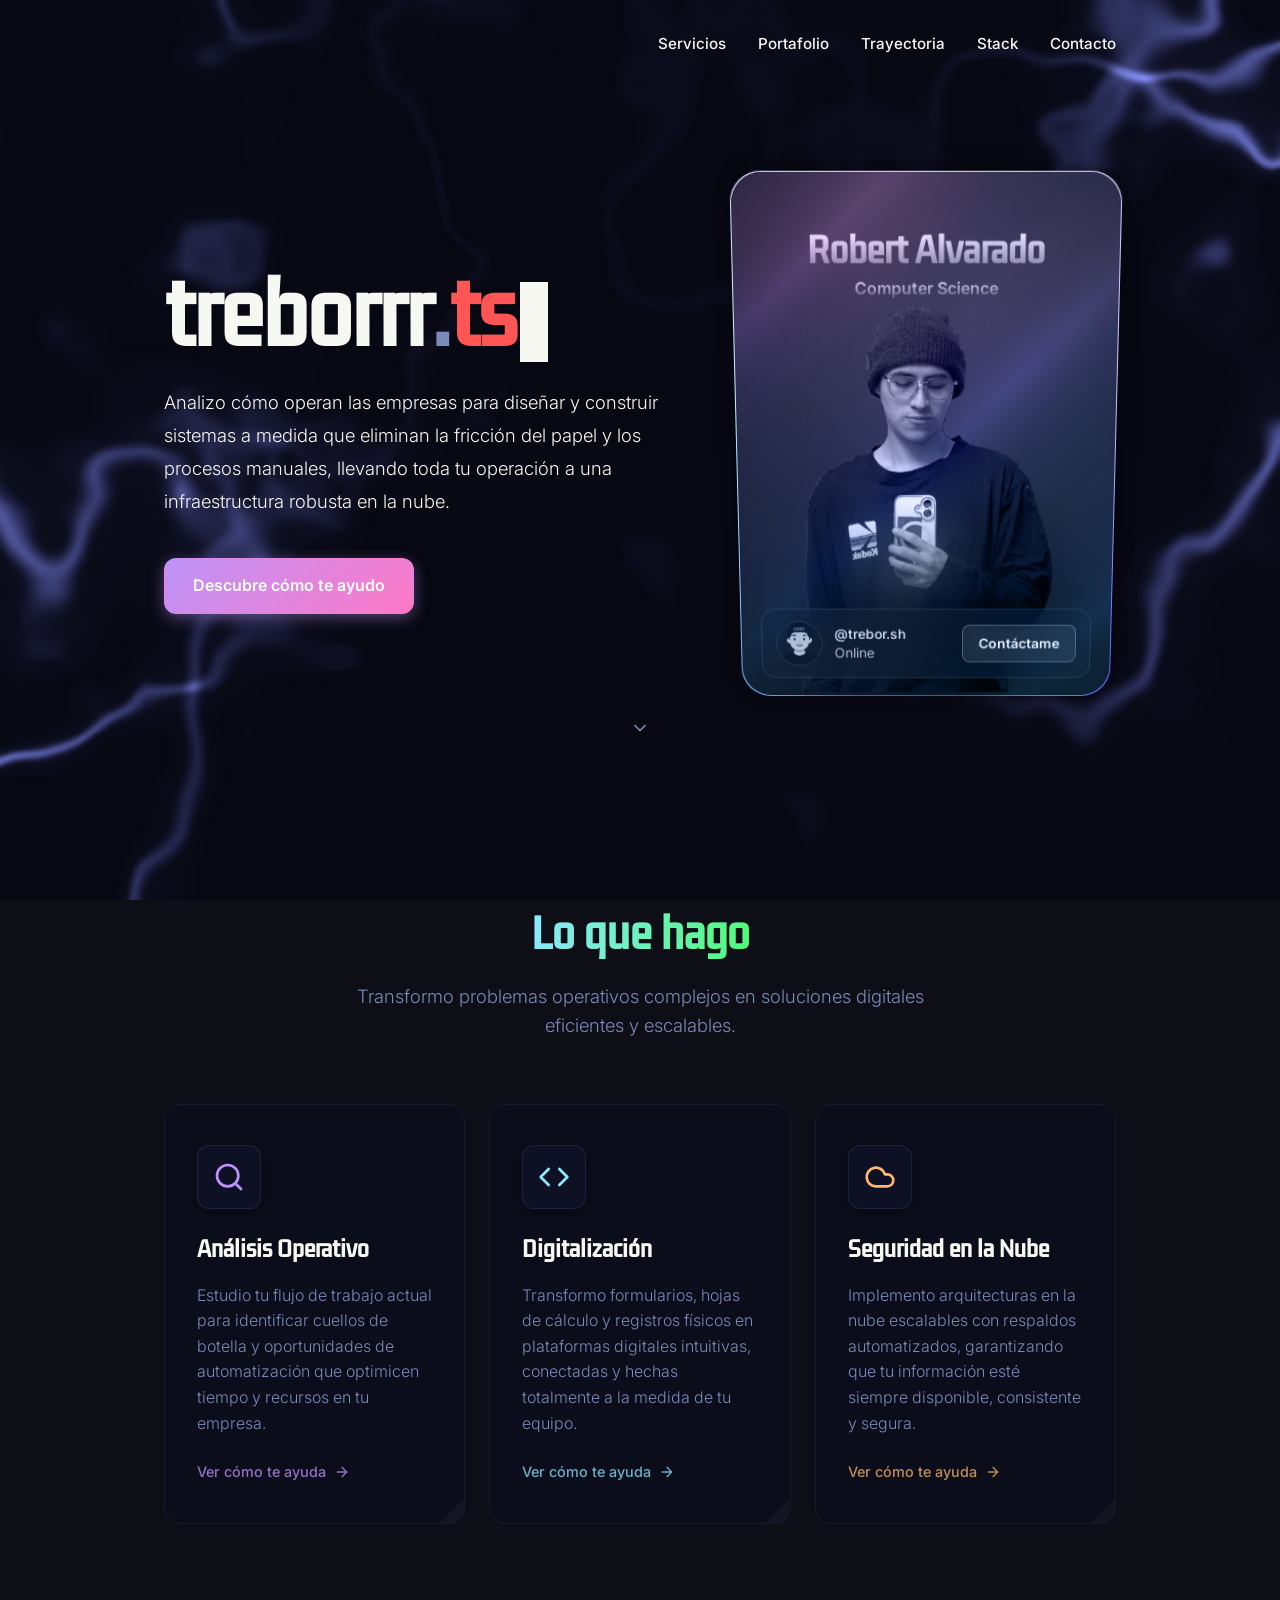
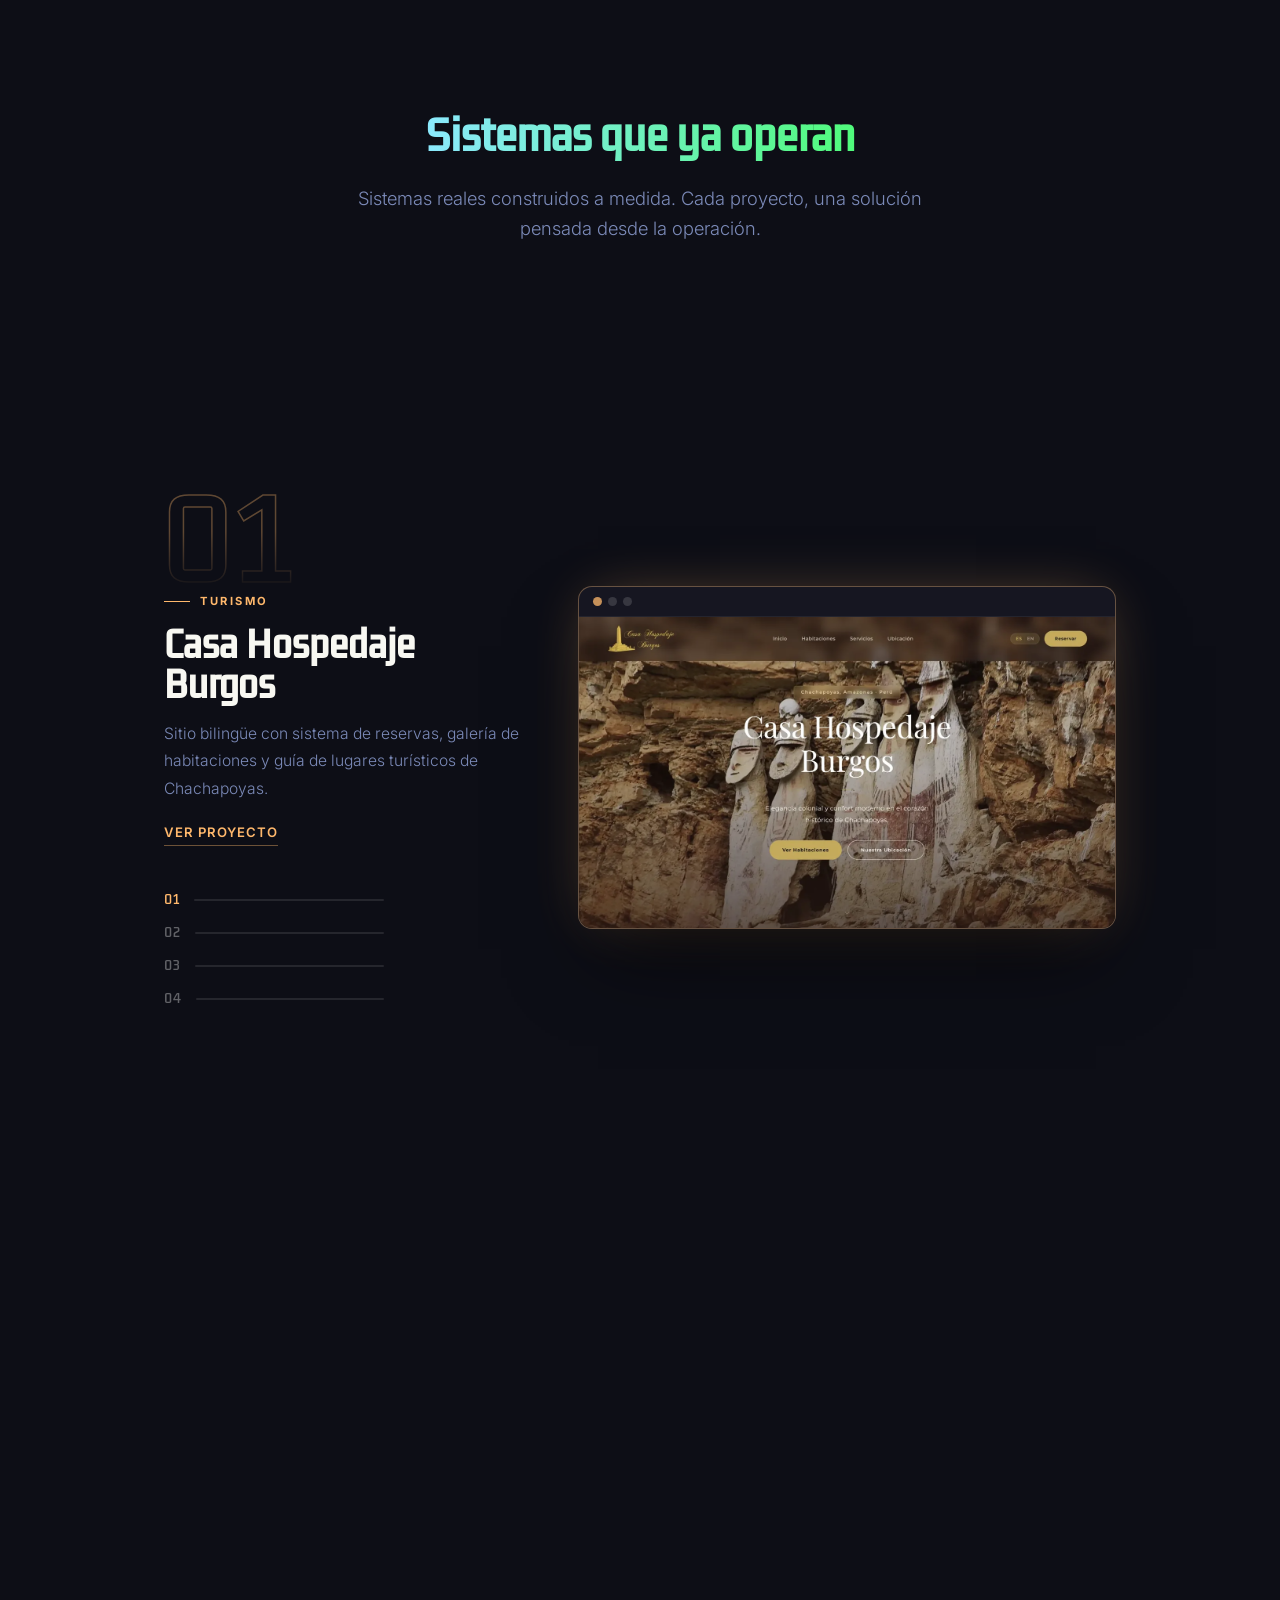
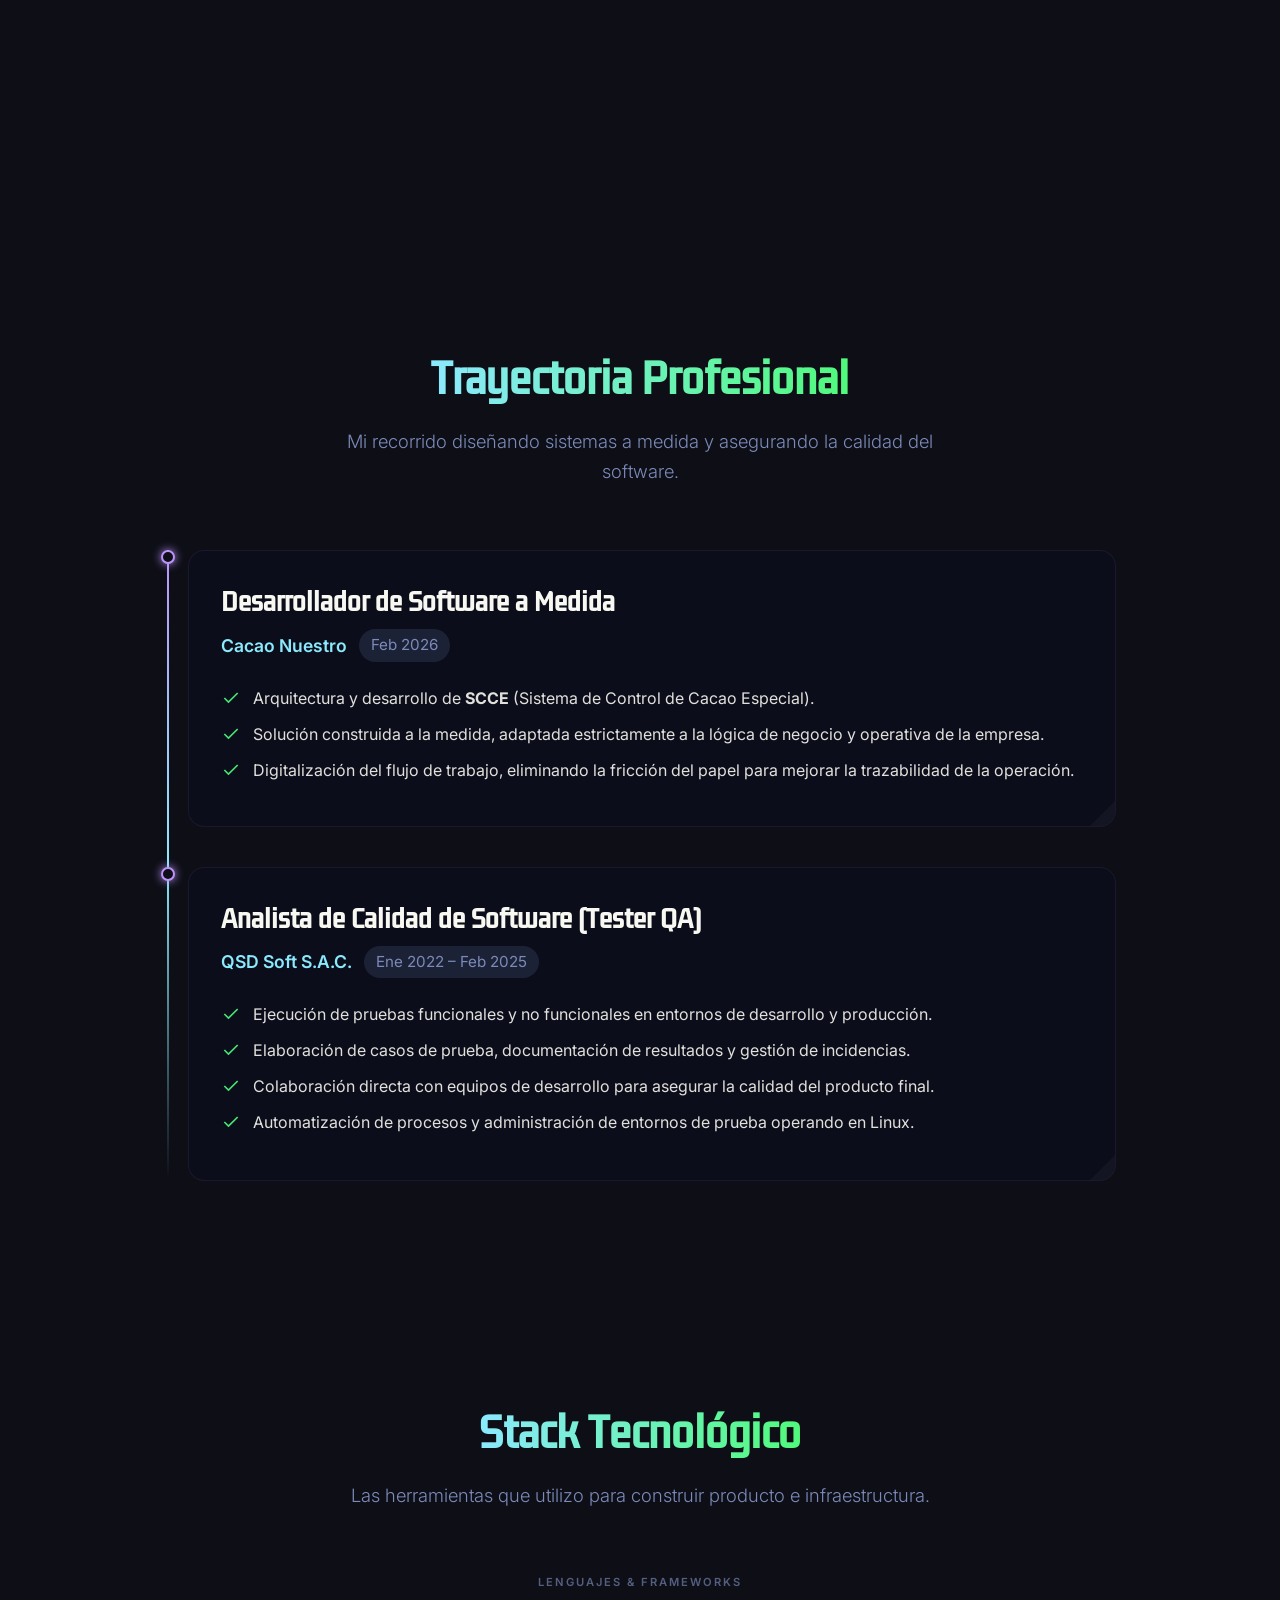
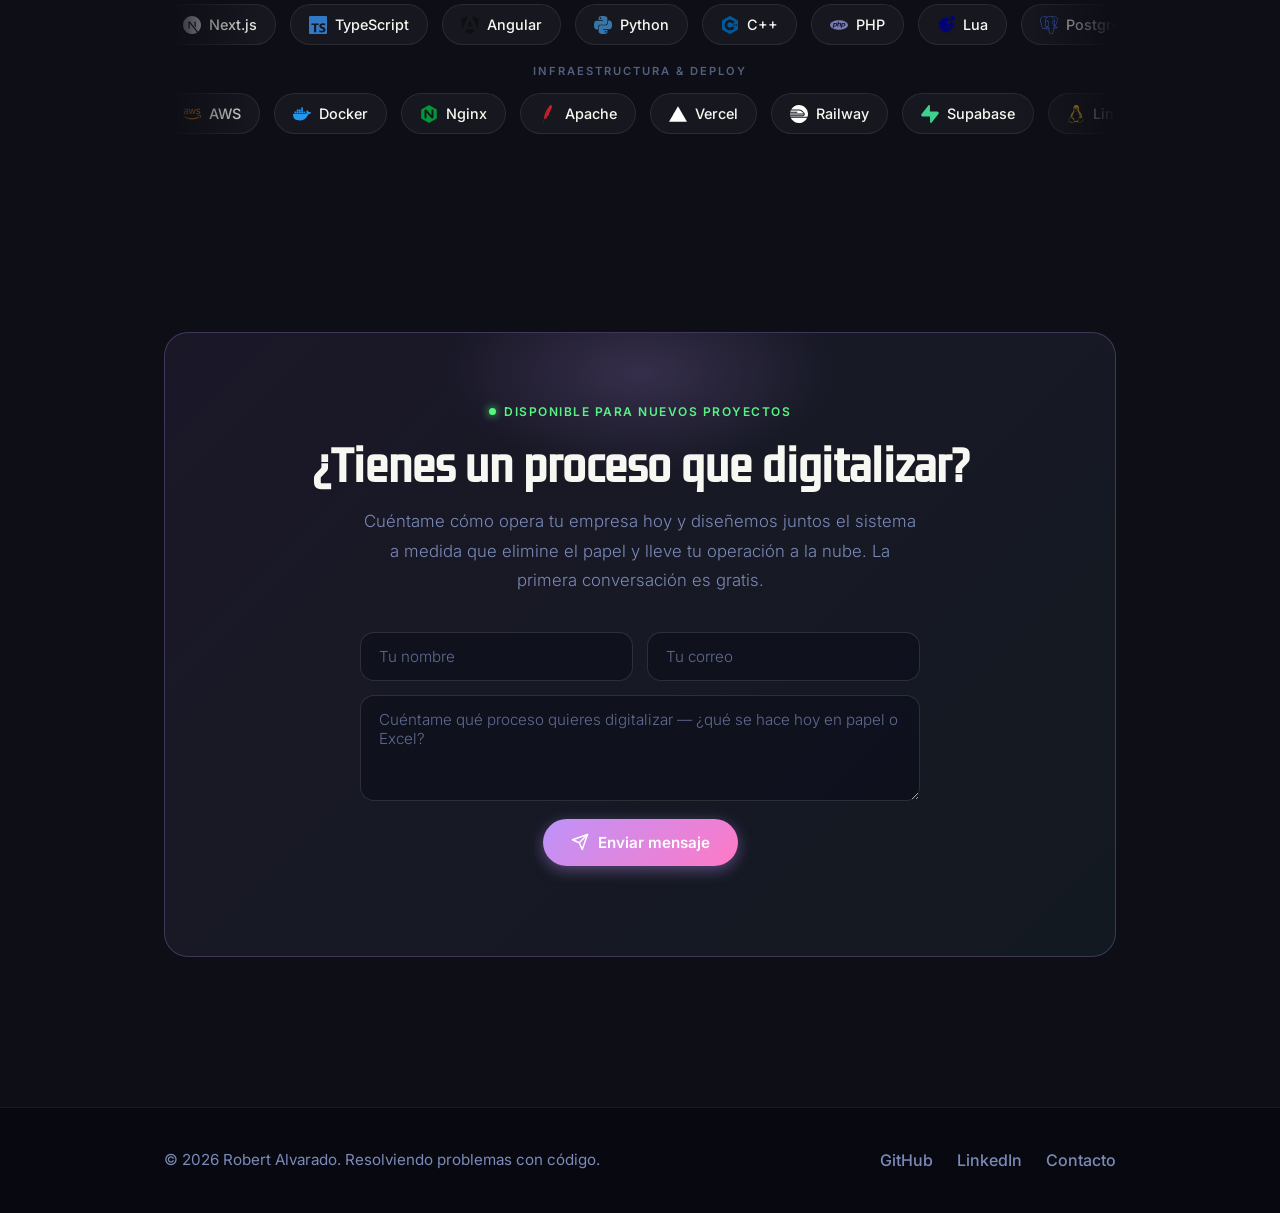
==== commit 24ddbf56: "perf(favicon): usar PNG de 48px (3.6KB) en lugar del original de 72KB Co-Authored-By: Claude Opus 4." ====
--- a/index.html
+++ b/index.html
@@ -26,7 +26,7 @@
   <meta name="twitter:description" content="Construyo sistemas a medida que llevan tu operación a la nube." />
   <meta name="twitter:image" content="https://robertalvarado.biz/src/img/mi-foto.webp" />
 
-  <link rel="icon" type="image/png" href="src/img/trimmed-image.png" />
+  <link rel="icon" type="image/png" href="src/img/favicon-48.png" />
 
   <link rel="preconnect" href="https://fonts.googleapis.com">
   <link rel="preconnect" href="https://fonts.gstatic.com" crossorigin>
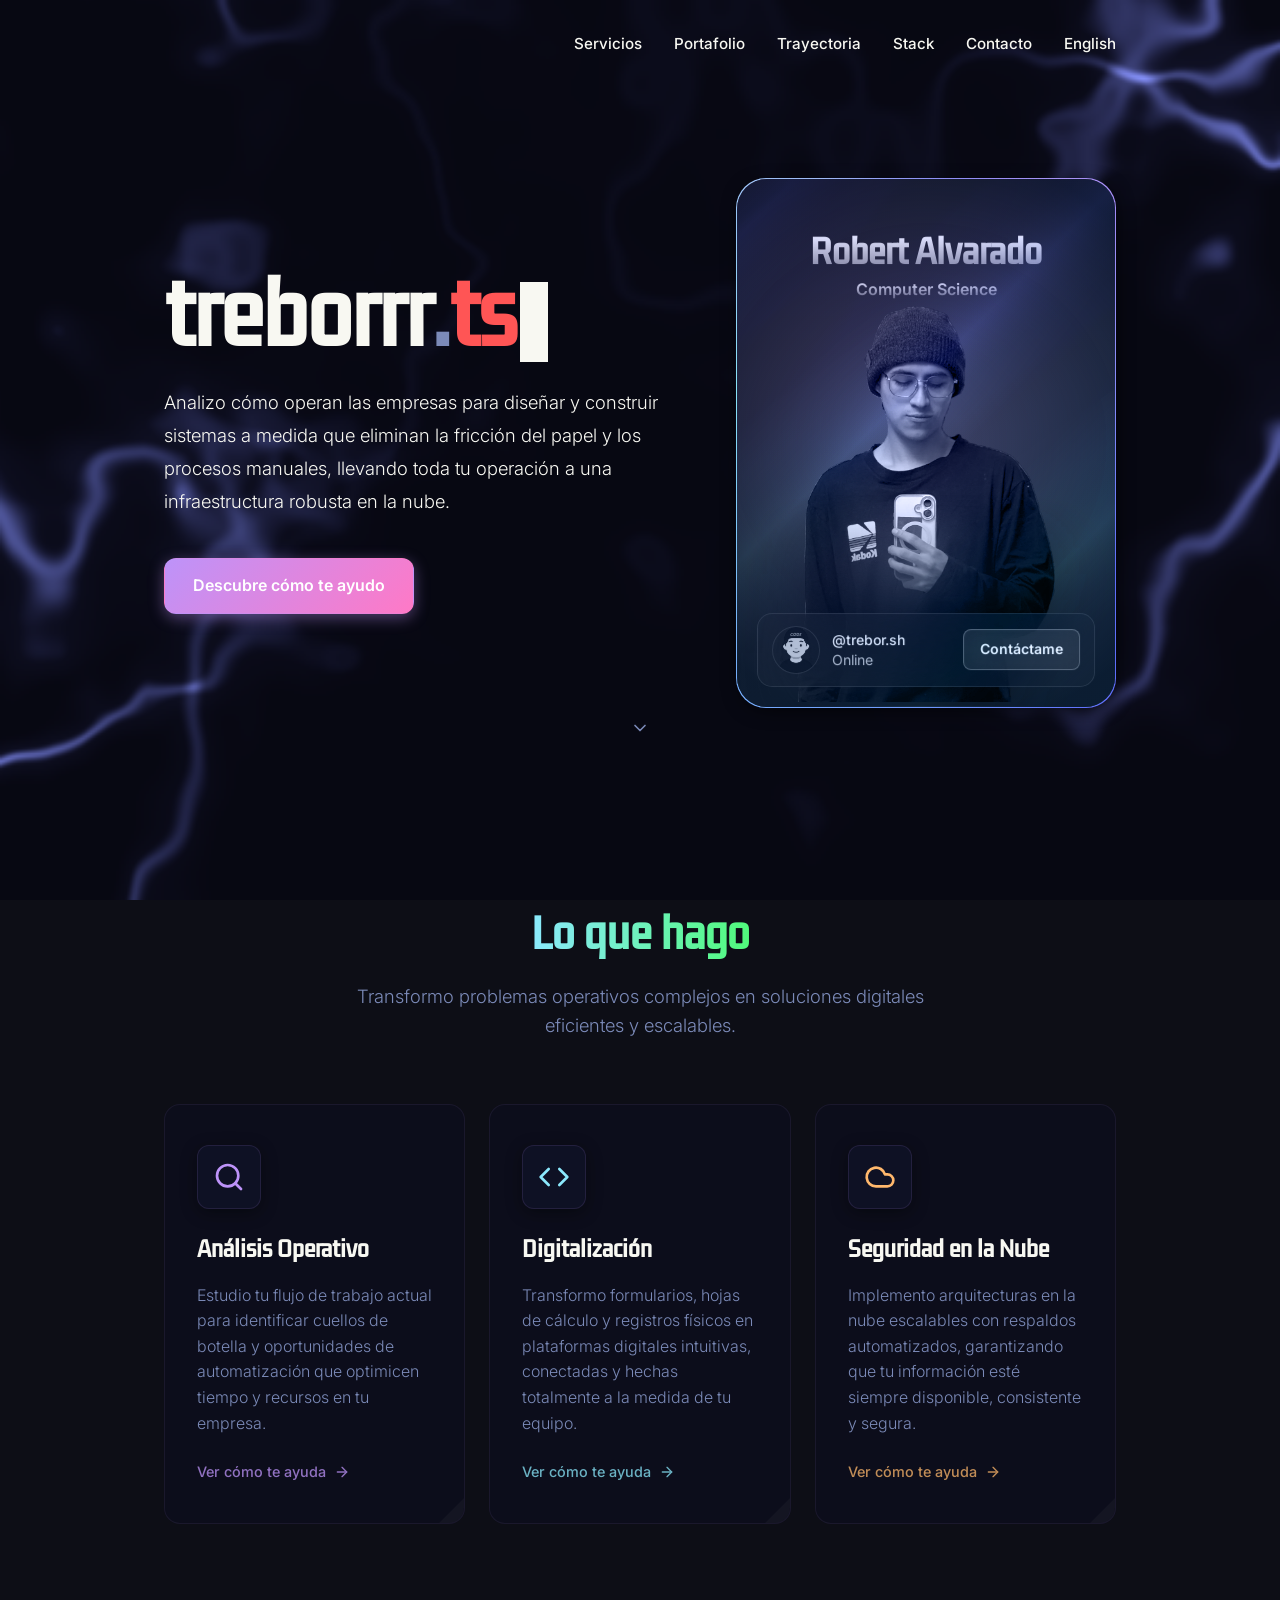
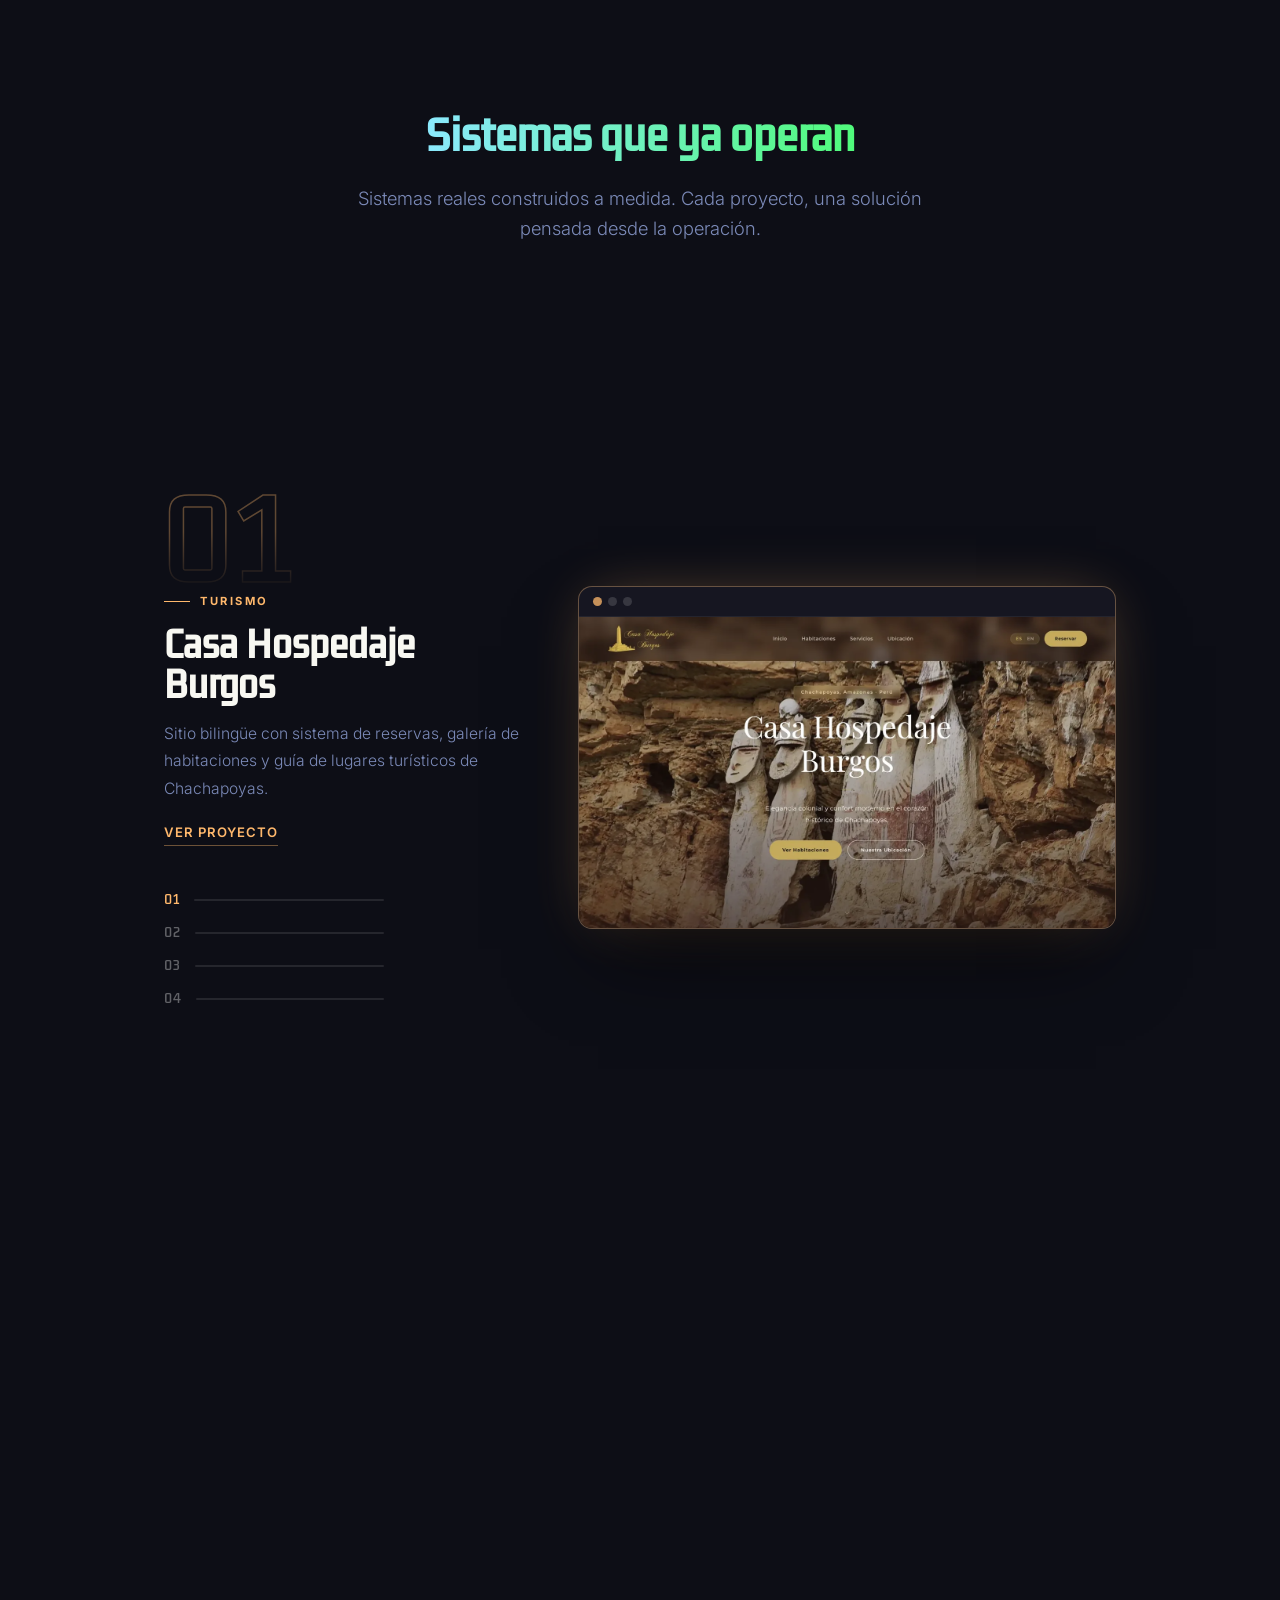
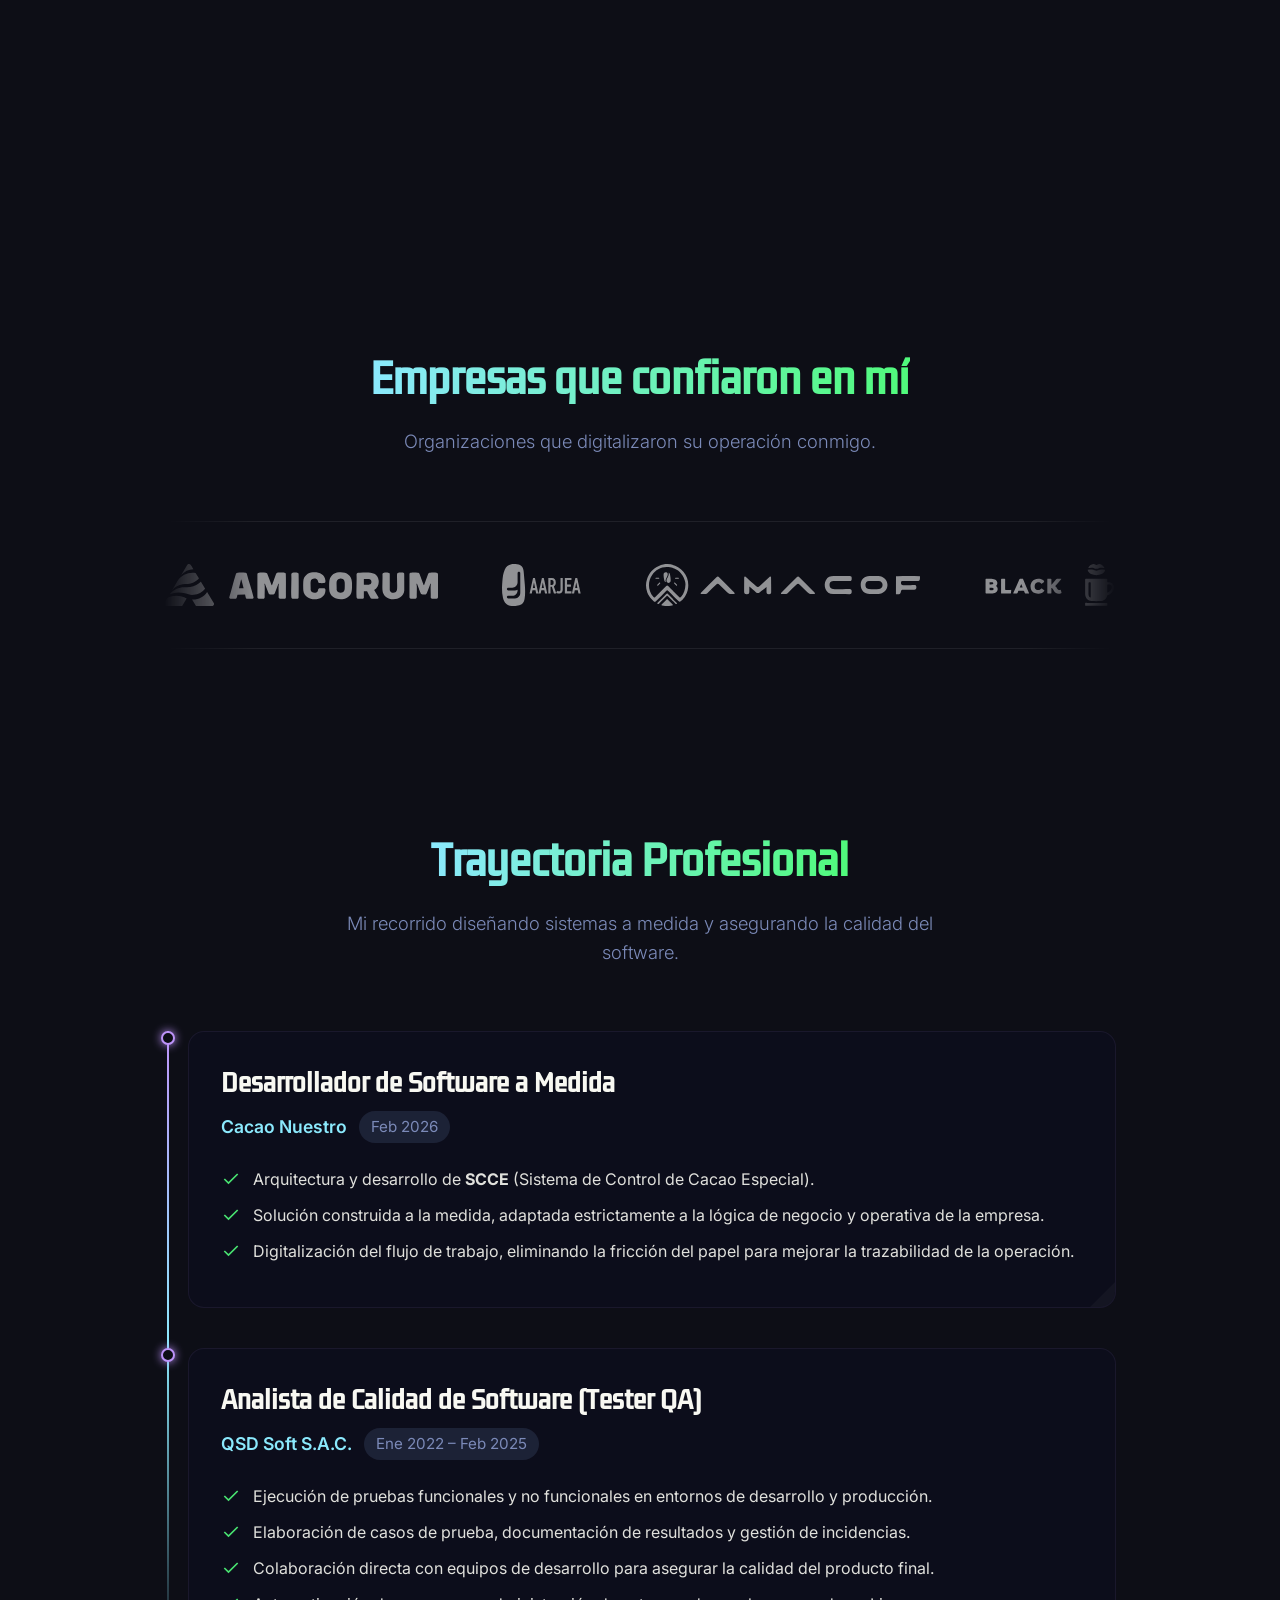
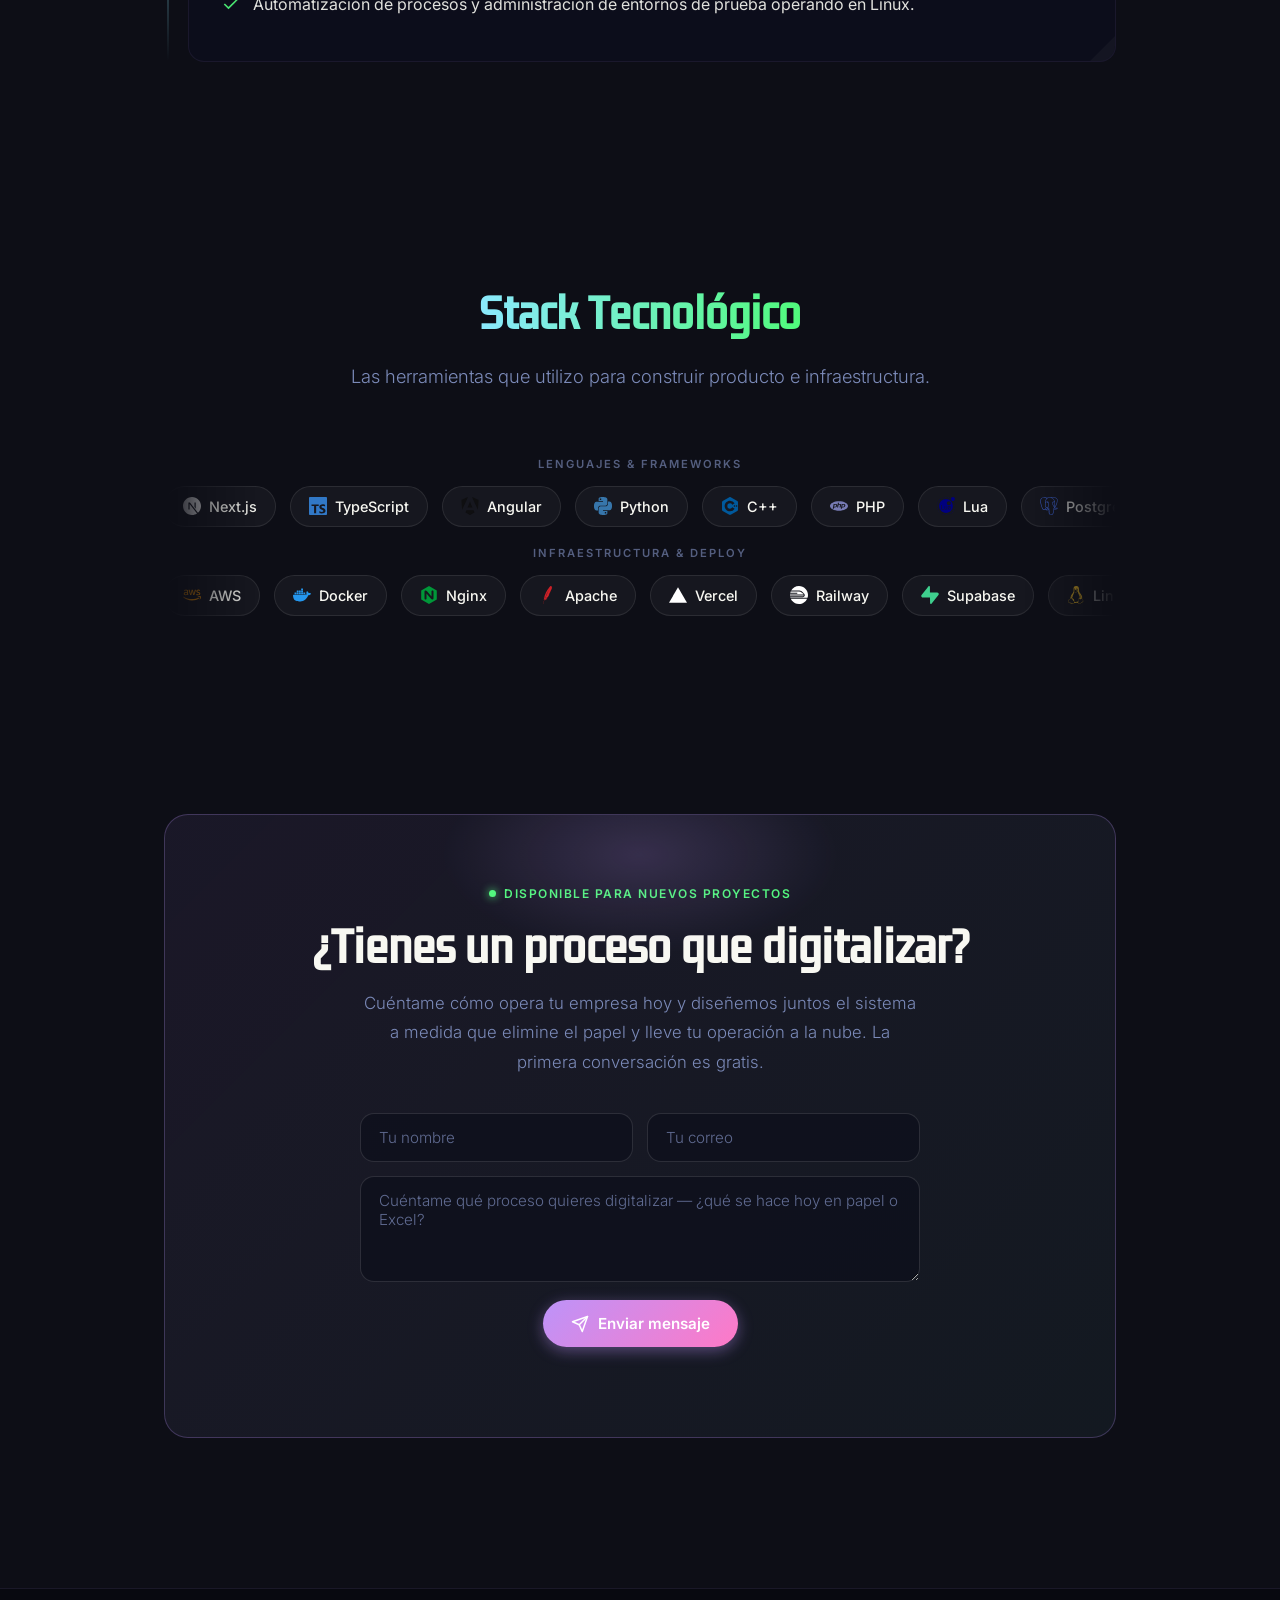
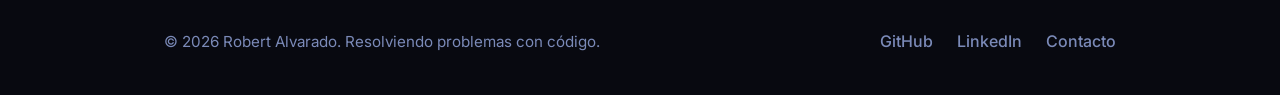
==== commit 4e222413: "feat(empresas): carrusel de logos de clientes que confiaron en mí Sección "Empresas" en el home con " ====
--- a/index.html
+++ b/index.html
@@ -10,6 +10,9 @@
   <meta name="author" content="Robert Alvarado" />
   <meta name="theme-color" content="#0d0e16" />
   <link rel="canonical" href="https://robertalvarado.biz/" />
+  <link rel="alternate" hreflang="es" href="https://robertalvarado.biz/" />
+  <link rel="alternate" hreflang="en" href="https://robertalvarado.biz/en/" />
+  <link rel="alternate" hreflang="x-default" href="https://robertalvarado.biz/" />
 
   <!-- Open Graph -->
   <meta property="og:type" content="website" />
@@ -19,6 +22,7 @@
   <meta property="og:url" content="https://robertalvarado.biz/" />
   <meta property="og:image" content="https://robertalvarado.biz/src/img/mi-foto.webp" />
   <meta property="og:locale" content="es_ES" />
+  <meta property="og:locale:alternate" content="en_US" />
 
   <!-- Twitter Card -->
   <meta name="twitter:card" content="summary_large_image" />
@@ -84,6 +88,15 @@
           <path d="M22 2 11 13" />
         </svg>
         <span class="nav-label">Contacto</span>
+      </a>
+      <a href="en/index.html" aria-label="English version">
+        <svg class="nav-icon" xmlns="http://www.w3.org/2000/svg" width="18" height="18" viewBox="0 0 24 24" fill="none"
+          stroke="currentColor" stroke-width="2" stroke-linecap="round" stroke-linejoin="round">
+          <circle cx="12" cy="12" r="10" />
+          <path d="M12 2a14.5 14.5 0 0 0 0 20 14.5 14.5 0 0 0 0-20" />
+          <path d="M2 12h20" />
+        </svg>
+        <span class="nav-label">English</span>
       </a>
     </nav>
 
@@ -258,6 +271,31 @@
                 </div>
               </div>
             </div>
+          </div>
+        </div>
+      </div>
+    </section>
+
+    <!-- Empresas Section -->
+    <section id="empresas" class="reveal">
+      <div class="section-header">
+        <h2 class="section-title">Empresas que confiaron en mí</h2>
+        <p class="section-subtitle">Organizaciones que digitalizaron su operación conmigo.</p>
+      </div>
+
+      <div class="clients-marquee reveal reveal-d1">
+        <div class="clients-track">
+          <div class="clients-set">
+            <img class="client-logo" src="src/img/clients/amicorum.svg" alt="Amicorum Holding Group" loading="lazy" />
+            <img class="client-logo" src="src/img/clients/aarjea.svg" alt="Aarjea" loading="lazy" />
+            <img class="client-logo" src="src/img/clients/amacof.svg" alt="Amacof" loading="lazy" />
+            <img class="client-logo" src="src/img/clients/black-mouth.svg" alt="Black Mouth" loading="lazy" />
+          </div>
+          <div class="clients-set" aria-hidden="true">
+            <img class="client-logo" src="src/img/clients/amicorum.svg" alt="" loading="lazy" />
+            <img class="client-logo" src="src/img/clients/aarjea.svg" alt="" loading="lazy" />
+            <img class="client-logo" src="src/img/clients/amacof.svg" alt="" loading="lazy" />
+            <img class="client-logo" src="src/img/clients/black-mouth.svg" alt="" loading="lazy" />
           </div>
         </div>
       </div>
--- a/src/css/style.css
+++ b/src/css/style.css
@@ -1944,6 +1944,59 @@
 }
 
 /* ============================================================
+   EMPRESAS — client logo marquee (same seamless-loop mechanic as
+   .tech-marquee, bare logos instead of pills)
+   ============================================================ */
+.clients-marquee {
+  overflow: hidden;
+  -webkit-mask-image: linear-gradient(90deg, transparent, #000 10%, #000 90%, transparent);
+  mask-image: linear-gradient(90deg, transparent, #000 10%, #000 90%, transparent);
+  border-top: 1px solid rgba(255, 255, 255, 0.08);
+  border-bottom: 1px solid rgba(255, 255, 255, 0.08);
+  padding: 42px 0;
+}
+
+.clients-track {
+  display: flex;
+  width: max-content;
+  animation: marquee 22s linear infinite;
+}
+
+.clients-set {
+  display: flex;
+  align-items: center;
+  gap: 64px;
+  padding-right: 64px;
+}
+
+.client-logo {
+  height: 42px;
+  width: auto;
+  object-fit: contain;
+  filter: invert(1);
+  opacity: 0.55;
+  transition: transform 0.35s cubic-bezier(0.34, 1.56, 0.64, 1), opacity 0.35s ease, filter 0.35s ease;
+}
+
+/* Spotlight — hovering the row mutes the rest so the one logo you're
+   pointing at gets the attention (same idea as .card-icon's hover lift). */
+.clients-set:hover .client-logo:not(:hover) {
+  opacity: 0.3;
+}
+
+.client-logo:hover {
+  opacity: 1;
+  transform: translateY(-3px) scale(1.08);
+  filter: invert(1) drop-shadow(0 6px 18px rgba(189, 147, 249, 0.45));
+}
+
+@media (max-width: 768px) {
+  .clients-marquee { padding: 32px 0; }
+  .clients-set { gap: 42px; padding-right: 42px; }
+  .client-logo { height: 30px; }
+}
+
+/* ============================================================
    NAV — active pill on mobile dock
    ============================================================ */
 
@@ -1999,6 +2052,7 @@
     scroll-behavior: auto !important;
   }
   .tech-track { animation: none !important; }
+  .clients-track { animation: none !important; }
   .cursor { animation: none; opacity: 1; }
 }
 
@@ -2514,3 +2568,50 @@
   #page { transition: none; }
   html.pi-enter::after { display: none; }
 }
+
+/* CTA flotante móvil en páginas de servicio: acceso a contacto
+   sin importar cuánto haya scrolleado el visitante */
+.svc-fab {
+  display: none;
+}
+
+@media (max-width: 768px) {
+  .svc-fab {
+    display: inline-flex;
+    align-items: center;
+    gap: 8px;
+    position: fixed;
+    bottom: 24px;
+    right: 20px;
+    z-index: 1000;
+    padding: 14px 22px;
+    border-radius: 100px;
+    font-size: 0.92rem;
+    font-weight: 600;
+    text-decoration: none;
+    color: #fff;
+    background: linear-gradient(135deg, var(--purple) 0%, var(--pink) 100%);
+    box-shadow: 0 8px 28px rgba(189, 147, 249, 0.45), 0 4px 12px rgba(0, 0, 0, 0.3);
+  }
+}
+
+/* Formulario de contacto sobre fondo claro (páginas de servicio) */
+.plasma-light .cta-form input,
+.plasma-light .cta-form textarea {
+  background: rgba(255, 255, 255, 0.85);
+  border-color: rgba(20, 22, 42, 0.14);
+  color: #191b2b;
+}
+
+.plasma-light .cta-form input::placeholder,
+.plasma-light .cta-form textarea::placeholder {
+  color: #8a90a8;
+}
+
+.plasma-light .cta-form input:focus,
+.plasma-light .cta-form textarea:focus {
+  border-color: color-mix(in srgb, var(--svc-accent) 55%, transparent);
+  box-shadow: 0 0 0 3px color-mix(in srgb, var(--svc-accent) 14%, transparent);
+}
+
+.plasma-light .cta-success { color: #15803d; }
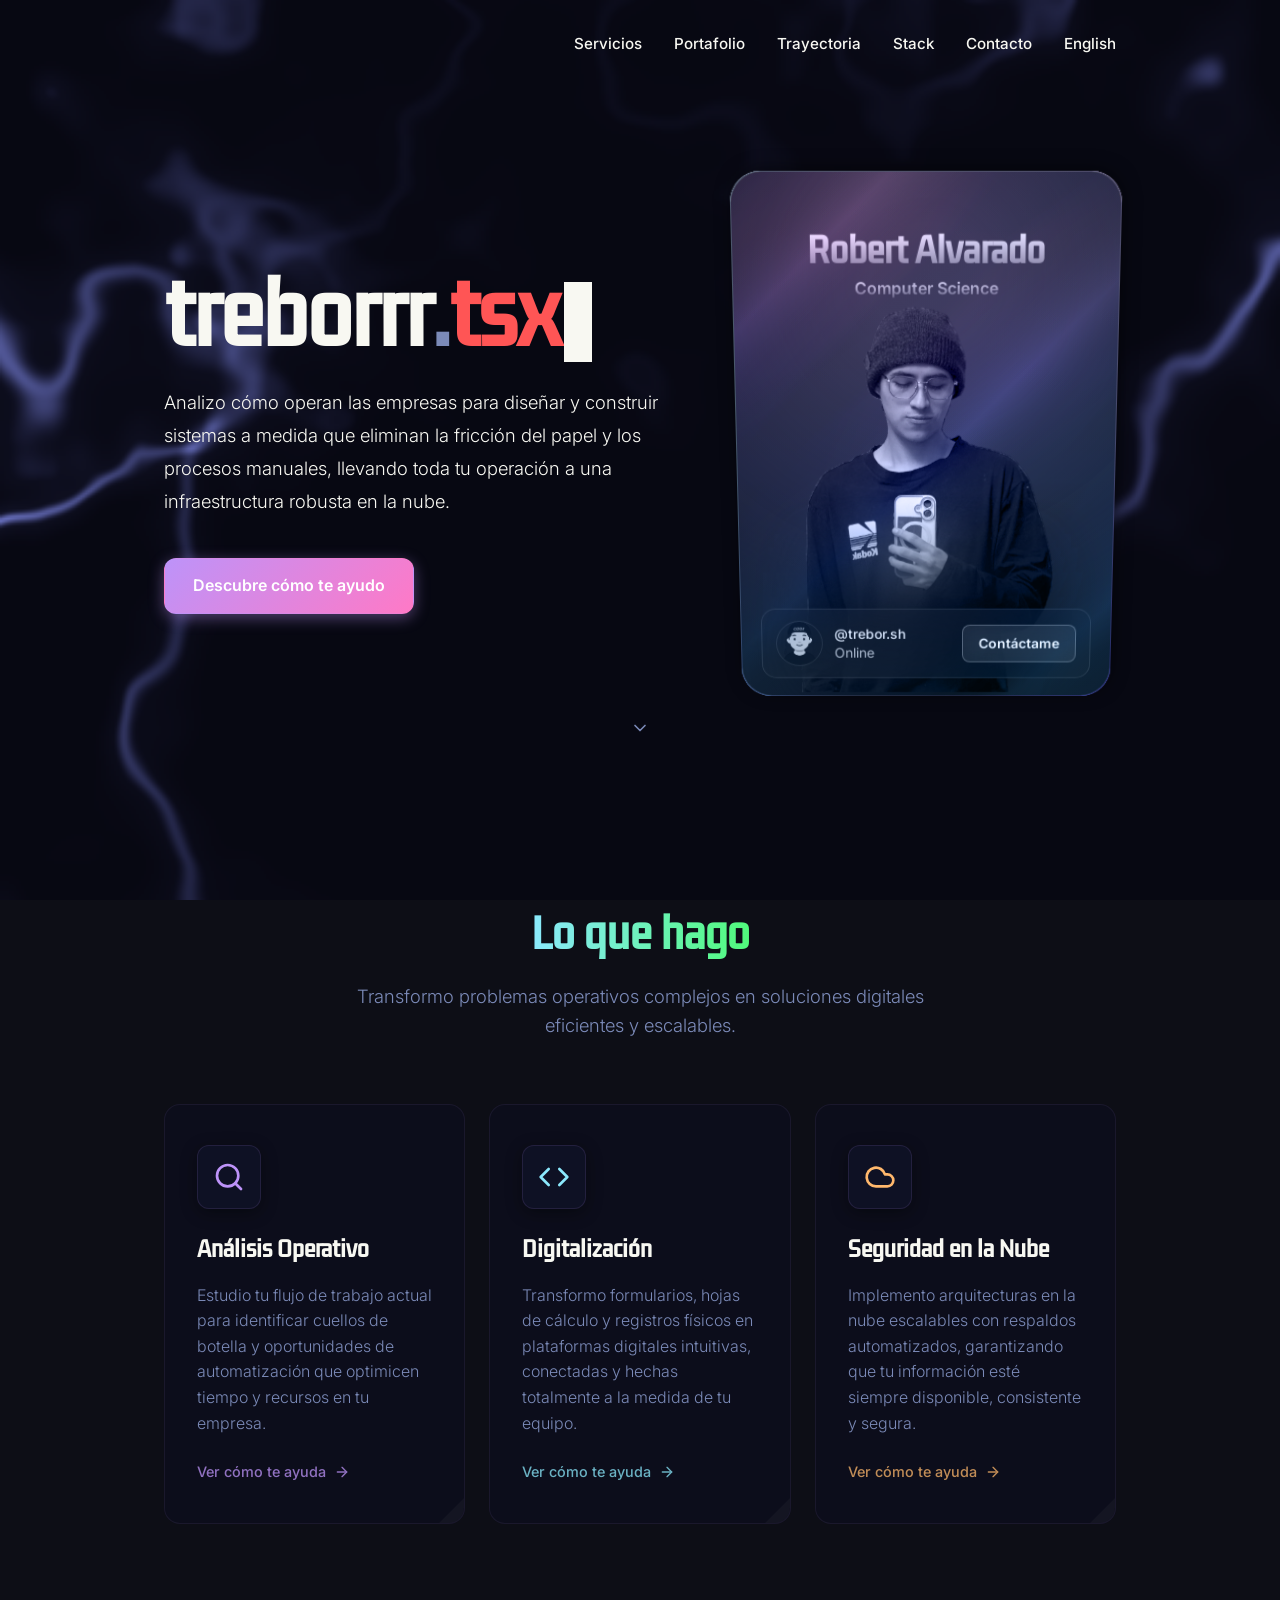
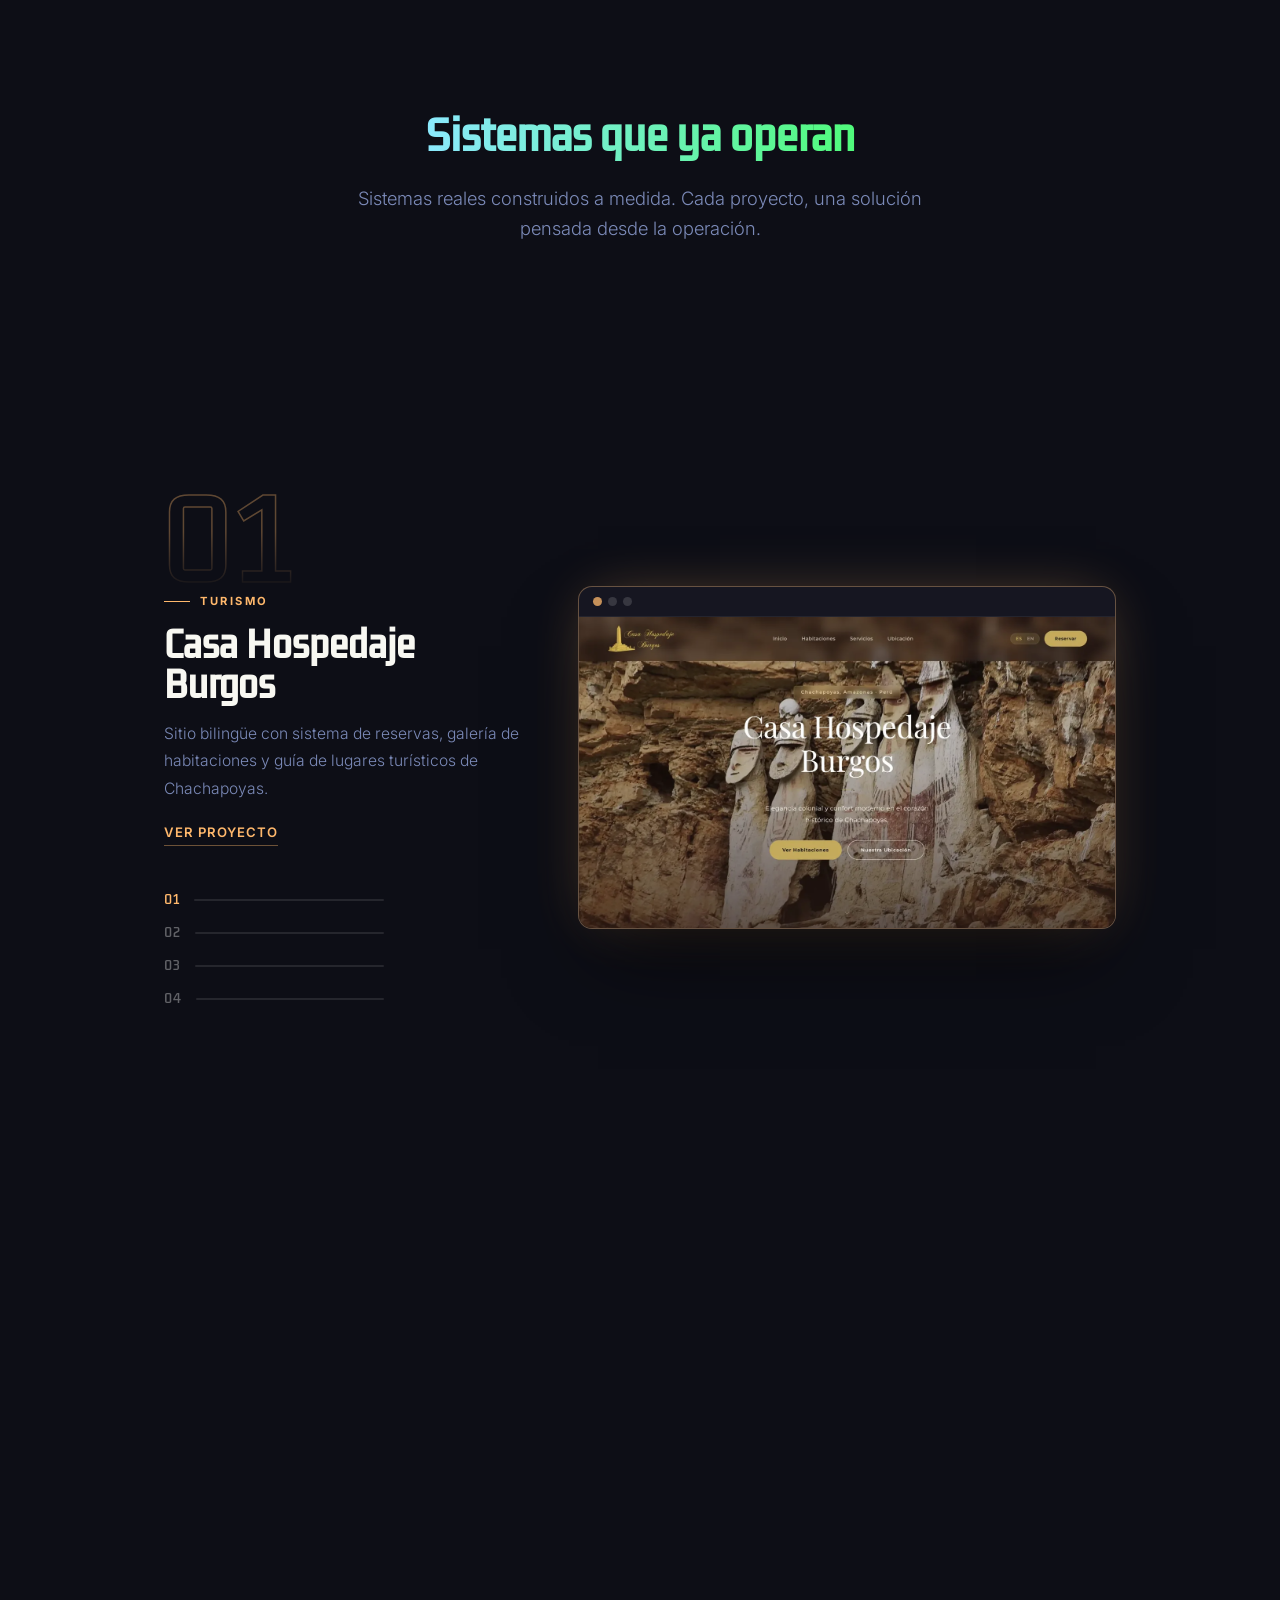
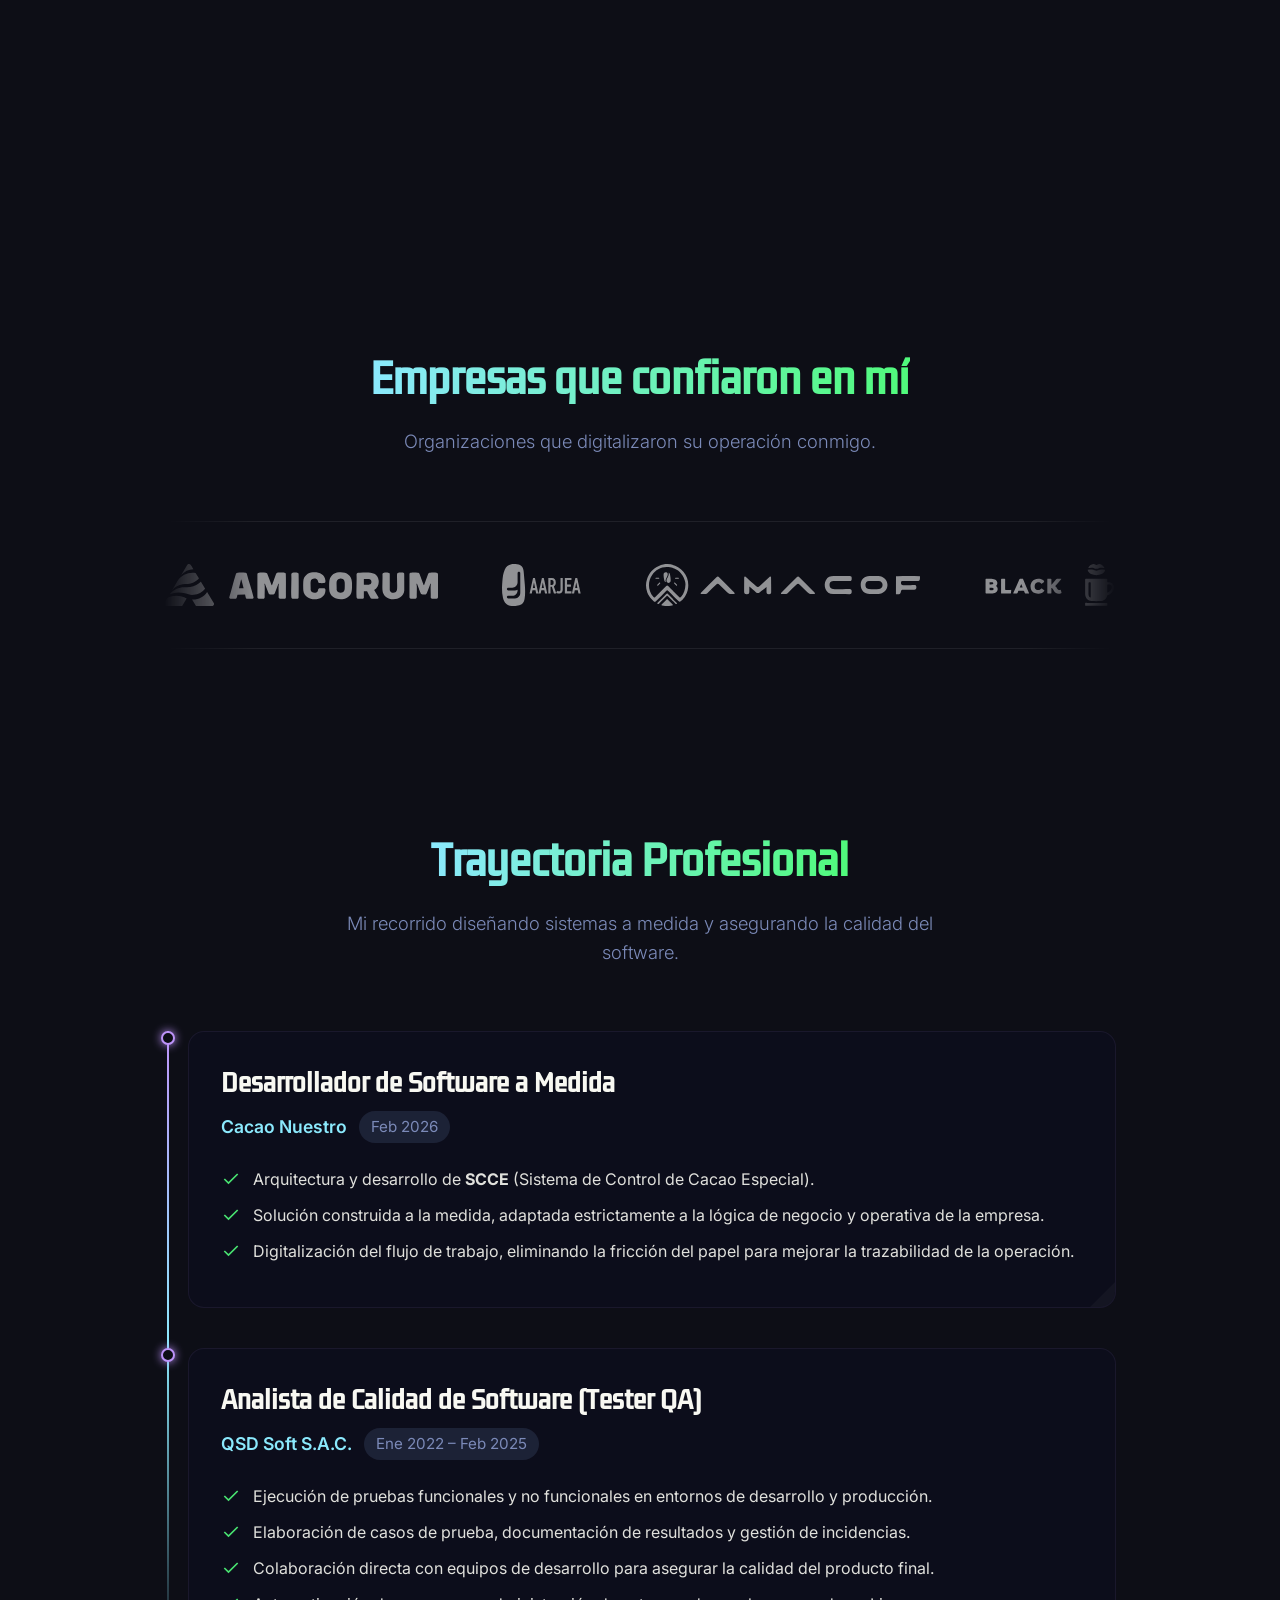
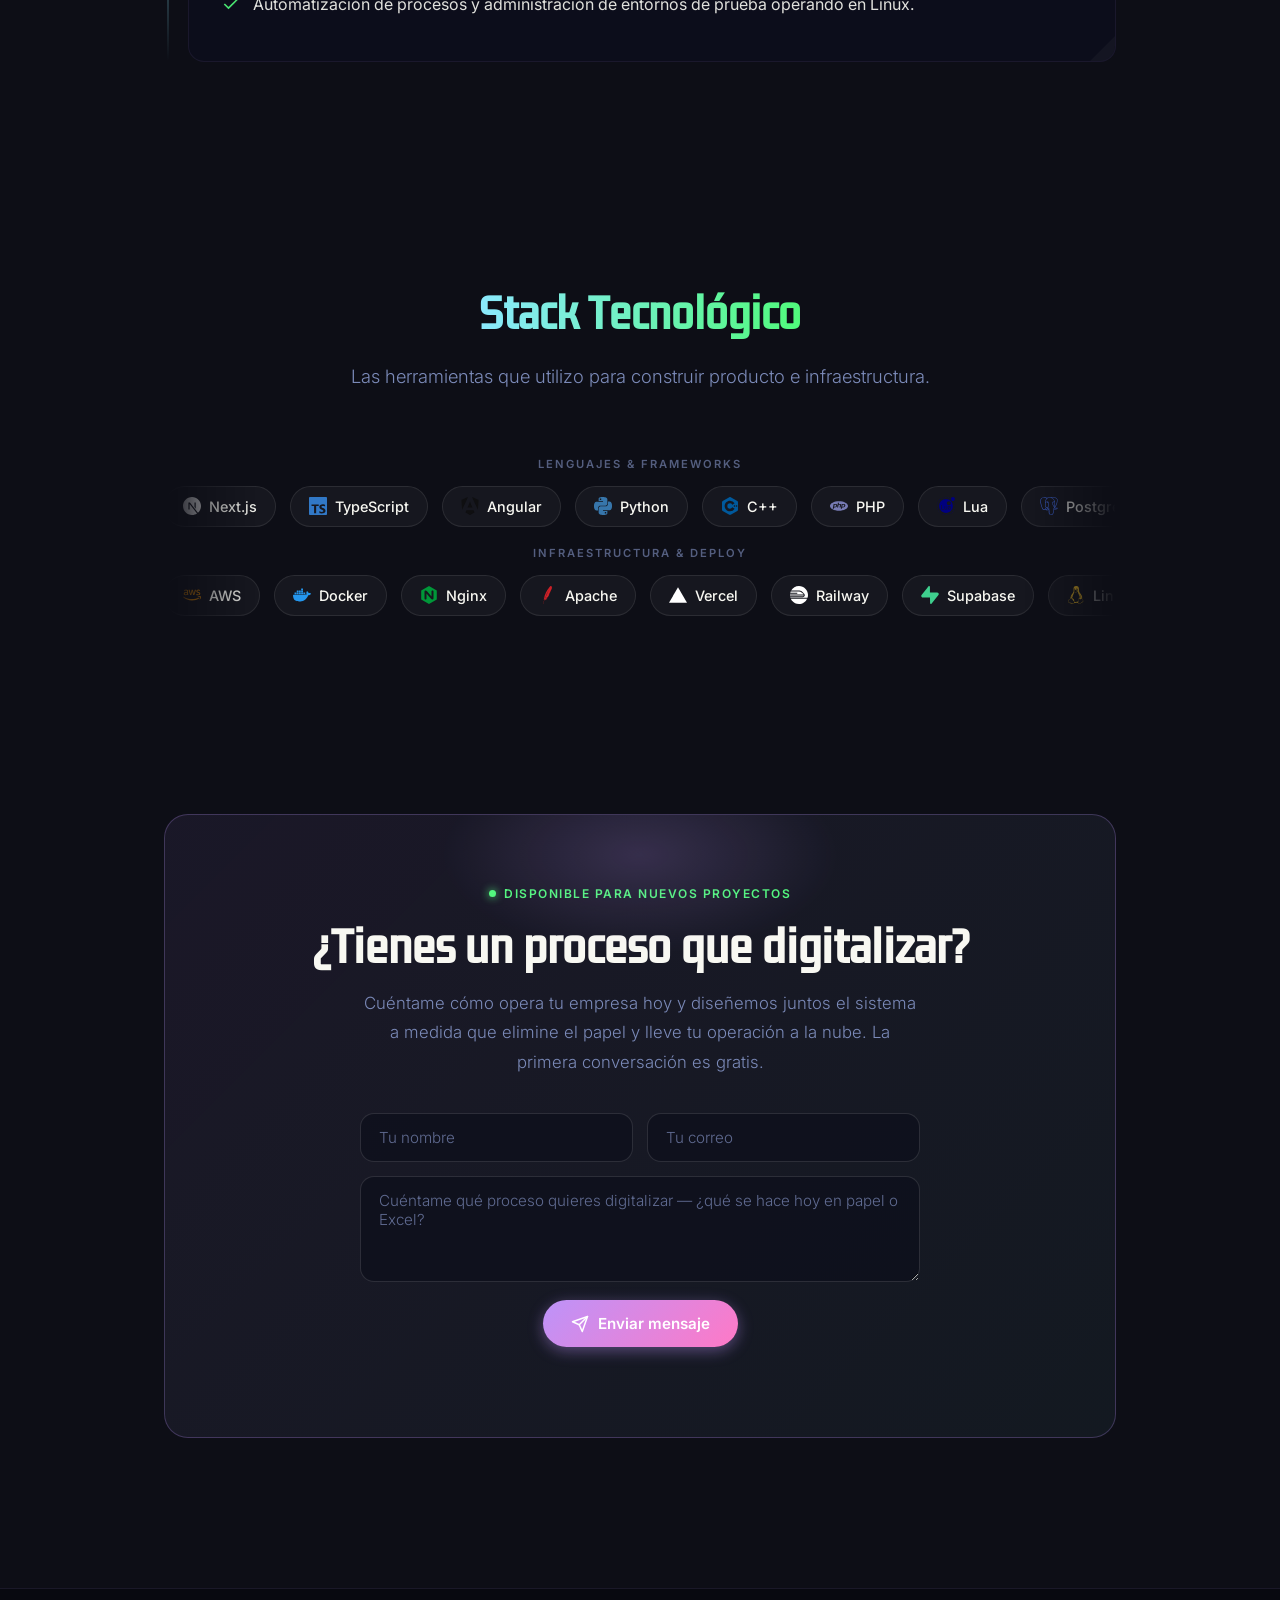
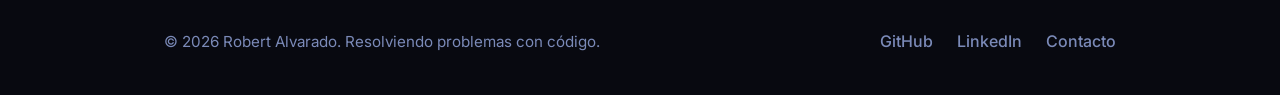
==== commit 1ac8fdc7: "feat(bg,ux): etalonaje por escena, reveals cinematográficos y scroll suave - aurora.js: plasmaGrade(" ====
--- a/index.html
+++ b/index.html
@@ -156,7 +156,7 @@
     </section>
 
     <!-- Servicios Section -->
-    <section id="lo-que-hago" class="reveal">
+    <section id="lo-que-hago" class="reveal" data-grade="#bd93f9">
       <div class="section-header">
         <h2 class="section-title">Lo que hago</h2>
         <p class="section-subtitle">
@@ -243,7 +243,7 @@
                 <h3 class="sp-title" id="sp-title">Casa Hospedaje Burgos</h3>
                 <p class="sp-desc" id="sp-desc">Sitio bilingüe con sistema de reservas, galería de habitaciones y guía
                   de lugares turísticos de Chachapoyas.</p>
-                <a class="sp-link" id="sp-link" href="https://hospedajeburgos.up.railway.app/" target="_blank" rel="noopener noreferrer">Ver proyecto</a>
+                <a class="sp-link" id="sp-link" href="https://burgosweb.treborrr.workers.dev/" target="_blank" rel="noopener noreferrer">Ver proyecto</a>
               </div>
               <div class="sp-rail" id="sp-rail" role="tablist" aria-label="Proyectos">
                 <button class="sp-rail-item active" role="tab" aria-selected="true" data-index="0" aria-label="Casa Hospedaje Burgos"><span
@@ -469,7 +469,7 @@
       </div>
     </section>
     <!-- Contacto / CTA final -->
-    <section id="contacto" class="reveal">
+    <section id="contacto" class="reveal" data-grade="#ff79c6">
       <div class="cta-card reveal reveal-d1">
         <span class="cta-badge">Disponible para nuevos proyectos</span>
         <h2 class="cta-title">¿Tienes un proceso que digitalizar?</h2>
--- a/src/css/style.css
+++ b/src/css/style.css
@@ -15,6 +15,12 @@
 
   --radius: 16px;
   --transition: all 0.3s cubic-bezier(0.4, 0, 0.2, 1);
+
+  /* Lente único del sitio: una sola familia de curvas.
+     --ease-cine llega rápido y asienta largo (montaje invisible);
+     --ease-swift para micro-interacciones. */
+  --ease-cine: cubic-bezier(0.22, 1, 0.36, 1);
+  --ease-swift: cubic-bezier(0.4, 0, 0.2, 1);
 }
 
 * {
@@ -25,6 +31,12 @@
 
 html {
   scroll-behavior: smooth;
+}
+
+/* Con el steadicam activo (main.js), el smooth CSS pelearía con las
+   escrituras por frame del motor → jitter. El motor pone esta clase. */
+html.has-steadicam {
+  scroll-behavior: auto;
 }
 
 body {
@@ -163,6 +175,7 @@
     margin: 0 auto;
   }
 }
+
 
 .hero-text {
   flex: 1;
@@ -303,6 +316,23 @@
   transition: none;
 }
 
+/* Rim glass — the rainbow ring stays dimmed to a glass edge at rest and
+   only blooms to full color on hover/touch. */
+.holo-wrapper::before {
+  content: '';
+  position: absolute;
+  inset: 0;
+  border-radius: inherit;
+  background: var(--surface-transparent);
+  transition: opacity 0.6s ease;
+  pointer-events: none;
+}
+
+.pc-card:hover::before,
+.pc-card.active::before {
+  opacity: 0;
+}
+
 .pc-card * {
   display: grid;
   grid-area: 1/-1;
@@ -1324,8 +1354,8 @@
 /* Reveal Animation class */
 .reveal {
   opacity: 0;
-  transform: translateY(30px);
-  transition: opacity 0.8s cubic-bezier(0.5, 0, 0, 1), transform 0.8s cubic-bezier(0.5, 0, 0, 1);
+  transform: translateY(24px);
+  transition: opacity 0.9s var(--ease-cine), transform 0.9s var(--ease-cine);
 }
 
 .reveal.active {
@@ -1333,21 +1363,56 @@
   transform: translateY(0);
 }
 
-/* Stagger delays for scroll-reveal children */
+/* Stagger delays for scroll-reveal children — cadencia apretada:
+   se lee como una sola ola coreografiada, no como cola de espera */
 .reveal-d1 {
-  transition-delay: 0.15s;
+  transition-delay: 0.08s;
 }
 
 .reveal-d2 {
-  transition-delay: 0.3s;
+  transition-delay: 0.16s;
 }
 
 .reveal-d3 {
-  transition-delay: 0.45s;
+  transition-delay: 0.24s;
 }
 
 .reveal-d4 {
-  transition-delay: 0.6s;
+  transition-delay: 0.32s;
+}
+
+/* ============================================================
+   TÍTULOS DE PELÍCULA — el section-title emerge desde una línea
+   base invisible: transform y clip-path animan en oposición, así
+   la "máscara" queda fija en pantalla mientras el texto sube.
+   Insets negativos: protegen descendentes y el glow del gradient.
+   ============================================================ */
+.reveal .section-title,
+.reveal .svc-sec-head h2 {
+  transform: translateY(0.8em);
+  clip-path: inset(-0.15em 0 0.8em 0);
+  opacity: 0;
+  transition: transform 1s var(--ease-cine), clip-path 1s var(--ease-cine), opacity 0.4s ease;
+}
+
+.reveal.active .section-title,
+.reveal.active .svc-sec-head h2 {
+  transform: none;
+  clip-path: inset(-0.15em 0 -0.15em 0);
+  opacity: 1;
+}
+
+/* El subtítulo respira detrás del título: apertura de escena */
+.reveal .section-subtitle {
+  opacity: 0;
+  transform: translateY(12px);
+  transition: opacity 0.7s ease, transform 0.7s var(--ease-cine);
+}
+
+.reveal.active .section-subtitle {
+  opacity: 1;
+  transform: none;
+  transition-delay: 0.18s;
 }
 
 /* === Hero Entrance Animations (on load) === */
@@ -1376,28 +1441,28 @@
 }
 
 nav {
-  animation: heroFadeUp 0.6s cubic-bezier(0.5, 0, 0, 1) 0.05s both;
+  animation: heroFadeUp 0.6s var(--ease-cine) 0.05s both;
 }
 
 .subtitle-badge {
-  animation: heroFadeUp 0.7s cubic-bezier(0.5, 0, 0, 1) 0.2s both;
+  animation: heroFadeUp 0.7s var(--ease-cine) 0.2s both;
 }
 
 .hero-text .title {
-  animation: heroFadeUp 0.7s cubic-bezier(0.5, 0, 0, 1) 0.45s both;
+  animation: heroFadeUp 0.7s var(--ease-cine) 0.45s both;
 }
 
 .hero-text .description {
-  animation: heroFadeUp 0.7s cubic-bezier(0.5, 0, 0, 1) 0.65s both;
+  animation: heroFadeUp 0.7s var(--ease-cine) 0.65s both;
 }
 
 .hero-text .actions {
-  animation: heroFadeUp 0.7s cubic-bezier(0.5, 0, 0, 1) 0.85s both;
+  animation: heroFadeUp 0.7s var(--ease-cine) 0.85s both;
 }
 
 .profile-container {
   animation:
-    heroFadeRight 0.9s cubic-bezier(0.5, 0, 0, 1) 0.3s both,
+    heroFadeRight 0.9s var(--ease-cine) 0.3s both,
     constellation-pulse 5s ease-in-out 1.5s infinite;
 }
 
@@ -1443,7 +1508,7 @@
 .sp-text {
   position: relative;
   padding-top: 78px;
-  transition: opacity 0.18s ease, transform 0.18s ease;
+  transition: opacity 0.22s var(--ease-swift), transform 0.22s var(--ease-swift);
 }
 
 .sp-text.is-swapping {
@@ -1622,6 +1687,9 @@
 .sp-shots {
   position: relative;
   aspect-ratio: 16 / 9.3;
+  /* dolly-in con scrub (main.js): origen alto porque los shots anclan arriba */
+  will-change: transform;
+  transform-origin: 50% 38%;
 }
 
 .sp-shot {
@@ -1634,12 +1702,16 @@
   display: block;
   opacity: 0;
   transform: scale(1.04);
-  transition: opacity 0.55s ease, transform 1.4s cubic-bezier(0.22, 1, 0.36, 1);
+  /* rack focus: la toma entrante llega desde desenfoque y clava nitidez
+     DESPUÉS del fade, como un foco que asienta (solo imágenes, nunca texto) */
+  filter: blur(9px) saturate(0.85) brightness(0.92);
+  transition: opacity 0.55s ease, transform 1.4s var(--ease-cine), filter 0.8s ease;
 }
 
 .sp-shot.active {
   opacity: 1;
   transform: scale(1);
+  filter: blur(0) saturate(1) brightness(1);
 }
 
 @media (max-width: 820px) {
@@ -2130,6 +2202,12 @@
 
 .svc-nav a:not(.btn):hover { color: var(--fg); }
 
+.svc-nav-actions {
+  display: flex;
+  align-items: center;
+  gap: 20px;
+}
+
 /* --- Cabecera compacta de servicio --- */
 .svc-hero {
   padding: 72px 0 40px;
@@ -2340,6 +2418,20 @@
   background: linear-gradient(180deg, var(--svc-accent) 0%, rgba(189, 147, 249, 0.25) 70%, transparent 100%);
 }
 
+/* Se dibuja sobre la línea base a medida que el lector avanza por los pasos */
+.svc-flow-fill {
+  position: absolute;
+  left: 0;
+  top: 8px;
+  bottom: 8px;
+  width: 1px;
+  background: linear-gradient(180deg, var(--cyan) 0%, var(--svc-accent) 100%);
+  box-shadow: 0 0 10px var(--svc-accent);
+  transform: scaleY(0);
+  transform-origin: top;
+  will-change: transform;
+}
+
 .svc-flow-item { position: relative; max-width: 64ch; }
 
 .svc-flow-item::before {
@@ -2426,147 +2518,35 @@
 }
 
 /* ============================================================
-   SERVICIOS — LIGHT MODE ("modo caro")
-   ============================================================ */
-body.plasma-light {
-  background-color: #eef0f6;
-  color: #191b2b;
-}
-
-/* Scrim claro: un velo blanco que mantiene el centro legible */
-.svc-page.plasma-light::before {
-  background:
-    radial-gradient(140% 100% at 50% 0%,
-      rgba(244, 245, 250, 0.55) 0%,
-      rgba(244, 245, 250, 0.78) 55%,
-      rgba(240, 242, 248, 0.9) 100%);
-}
-
-/* Cabecera / navegación */
-.plasma-light .svc-nav a:not(.btn) { color: #5a6178; }
-.plasma-light .svc-nav a:not(.btn):hover { color: #191b2b; }
-
-/* Acento sólido en el título (los degradados a cyan se pierden en blanco) */
-.plasma-light .svc-hero h1 { color: #14162a; }
-.plasma-light .svc-hero h1 .accent {
-  background: none;
-  -webkit-text-fill-color: initial;
-  color: var(--svc-accent);
-}
-.plasma-light .svc-lead { color: #4a5169; }
-
-/* Secciones */
-.plasma-light .svc-sec { border-top-color: rgba(20, 22, 42, 0.1); }
-.plasma-light .svc-sec-head h2 { color: #14162a; }
-.plasma-light .svc-sec-head::after {
-  background: linear-gradient(90deg, rgba(20, 22, 42, 0.18), transparent);
-}
-.plasma-light .svc-sec-sub { color: #5a6178; }
-
-/* Problemas: filas editoriales */
-.plasma-light .svc-pain {
-  border-bottom-color: rgba(20, 22, 42, 0.1);
-}
-.plasma-light .svc-pain:first-of-type { border-top-color: rgba(20, 22, 42, 0.1); }
-.plasma-light .svc-pain h3 { color: #1c1e30; }
-.plasma-light .svc-pain p { color: #565d74; }
-.plasma-light .svc-pain-idx { color: #565d74; opacity: 0.5; }
-.plasma-light .svc-pain:hover {
-  background: linear-gradient(90deg, var(--svc-accent-soft), transparent 60%);
-}
-
-/* Qué obtienes: bento en tarjetas blancas */
-.plasma-light .svc-bento article {
-  background: rgba(255, 255, 255, 0.72);
-  border-color: rgba(20, 22, 42, 0.08);
-  box-shadow: 0 12px 30px rgba(20, 22, 42, 0.06);
-  backdrop-filter: blur(10px) saturate(1.1);
-  -webkit-backdrop-filter: blur(10px) saturate(1.1);
-}
-.plasma-light .svc-bento article:hover {
-  border-color: color-mix(in srgb, var(--svc-accent) 40%, transparent);
-  box-shadow: 0 22px 44px rgba(20, 22, 42, 0.12);
-}
-.plasma-light .svc-bento h3 { color: #1c1e30; }
-.plasma-light .svc-bento p { color: #565d74; }
-
-/* Cómo trabajo: timeline */
-.plasma-light .svc-flow::before {
-  background: linear-gradient(180deg, var(--svc-accent) 0%, rgba(20, 22, 42, 0.18) 70%, transparent 100%);
-}
-.plasma-light .svc-flow-item::before { box-shadow: 0 0 10px color-mix(in srgb, var(--svc-accent) 55%, transparent); }
-.plasma-light .svc-flow-item h3 { color: #1c1e30; }
-.plasma-light .svc-flow-tag { color: #737a92; }
-.plasma-light .svc-flow-item p { color: #565d74; }
-
-/* Enlaces a otros servicios */
-.plasma-light .svc-other-link {
-  background: rgba(255, 255, 255, 0.66);
-  border-color: rgba(20, 22, 42, 0.12);
-  color: #5a6178;
-}
-.plasma-light .svc-other-link:hover {
-  color: #191b2b;
-  border-color: rgba(20, 22, 42, 0.3);
-}
-
-/* CTA: tarjeta clara translúcida, coherente con el resto del modo claro */
-.plasma-light .cta-card {
-  background: linear-gradient(135deg, rgba(255, 255, 255, 0.82) 0%, rgba(255, 255, 255, 0.66) 100%);
-  border-color: rgba(20, 22, 42, 0.1);
-  box-shadow: 0 24px 50px rgba(20, 22, 42, 0.1);
-  backdrop-filter: blur(12px) saturate(1.1);
-  -webkit-backdrop-filter: blur(12px) saturate(1.1);
-}
-.plasma-light .cta-card::before {
-  background: radial-gradient(ellipse, var(--svc-accent-soft), transparent 70%);
-}
-.plasma-light .cta-card .cta-title { color: #14162a; }
-.plasma-light .cta-card .cta-desc { color: #565d74; }
-
-/* Footer claro */
-.plasma-light footer {
-  background: rgba(255, 255, 255, 0.5);
-  border-top-color: rgba(20, 22, 42, 0.1);
-}
-.plasma-light .footer-left,
-.plasma-light .social-links a { color: #5a6178; }
-.plasma-light .social-links a:hover { color: var(--svc-accent); }
-
-/* ============================================================
    TRANSICIÓN SPA
    El canvas del plasma nunca se recrea: los filamentos mantienen su
-   fase y solo se recolorean (dark <-> claro) vía JS. Aquí solo se
-   hace un crossfade suave del contenido (#page) durante el swap.
+   fase entre navegaciones. Aquí solo se hace un crossfade suave del
+   contenido (#page) durante el swap.
    ============================================================ */
 #page {
-  transition: opacity 0.24s ease, transform 0.24s ease;
+  transition: opacity 0.28s ease, transform 0.3s var(--ease-cine);
   will-change: opacity;
 }
+
+/* Match cut: salida hacia ARRIBA y entrada desde abajo — las dos fases
+   leen como un único movimiento ascendente de cámara, con un push-in
+   de escala ≤0.5% que remata el asentamiento. */
 #page.is-leaving {
   opacity: 0;
-  transform: translateY(6px);
-}
-
-/* Intro de velo para CARGA DIRECTA de una página de servicio (sin SPA):
-   emerge desde el color claro para que no haya un pop brusco */
-@keyframes page-fade-enter {
-  0%   { opacity: 1; }
-  100% { opacity: 0; }
-}
-html.pi-enter::after {
-  content: '';
-  position: fixed;
-  inset: 0;
-  z-index: 99999;
-  pointer-events: none;
-  background: #eef0f6;
-  animation: page-fade-enter 620ms ease-out forwards;
+  transform: translateY(-10px) scale(0.996);
+}
+
+/* Estado inicial de la entrada, fijado sin transición (main.js fuerza
+   reflow con esta clase puesta); declarado después de .is-leaving para
+   ganar cuando ambas están presentes. */
+#page.is-entering {
+  transition: none;
+  opacity: 0;
+  transform: translateY(14px) scale(0.996);
 }
 
 @media (prefers-reduced-motion: reduce) {
   #page { transition: none; }
-  html.pi-enter::after { display: none; }
 }
 
 /* CTA flotante móvil en páginas de servicio: acceso a contacto
@@ -2575,19 +2555,24 @@
   display: none;
 }
 
+.svc-fab-text {
+  display: none;
+}
+
+/* Ícono flotante (no píldora con texto): un área de colisión chica es menos
+   probable que tape un encabezado mientras el usuario scrollea */
 @media (max-width: 768px) {
   .svc-fab {
     display: inline-flex;
     align-items: center;
-    gap: 8px;
+    justify-content: center;
     position: fixed;
     bottom: 24px;
     right: 20px;
     z-index: 1000;
-    padding: 14px 22px;
-    border-radius: 100px;
-    font-size: 0.92rem;
-    font-weight: 600;
+    width: 52px;
+    height: 52px;
+    border-radius: 50%;
     text-decoration: none;
     color: #fff;
     background: linear-gradient(135deg, var(--purple) 0%, var(--pink) 100%);
@@ -2595,23 +2580,47 @@
   }
 }
 
-/* Formulario de contacto sobre fondo claro (páginas de servicio) */
-.plasma-light .cta-form input,
-.plasma-light .cta-form textarea {
-  background: rgba(255, 255, 255, 0.85);
-  border-color: rgba(20, 22, 42, 0.14);
-  color: #191b2b;
-}
-
-.plasma-light .cta-form input::placeholder,
-.plasma-light .cta-form textarea::placeholder {
-  color: #8a90a8;
-}
-
-.plasma-light .cta-form input:focus,
-.plasma-light .cta-form textarea:focus {
-  border-color: color-mix(in srgb, var(--svc-accent) 55%, transparent);
-  box-shadow: 0 0 0 3px color-mix(in srgb, var(--svc-accent) 14%, transparent);
-}
-
-.plasma-light .cta-success { color: #15803d; }
+/* Teléfonos de poca altura: la card + logo + descripción no caben en 80vh
+   y terminan empujando texto detrás del dock flotante. Se achica la card para
+   recuperar espacio, y se esconde el mini-pill "Contáctame" de adentro: por
+   debajo de ~320px sus hijos flex se aplastan sin mínimo y el botón se
+   recorta. El CTA real ya existe en el botón grande de abajo y en el dock,
+   así que no se pierde alcance. (al final de la hoja a propósito, para ganar
+   por orden de cascada sobre las reglas de más arriba) */
+@media (max-width: 768px) and (max-height: 1000px) {
+  .holo-wrapper,
+  .pc-card {
+    width: min(200px, calc(100vw - 96px));
+  }
+
+  .pc-user-info {
+    display: none;
+  }
+
+  .hero-content {
+    gap: 16px;
+  }
+
+  .hero {
+    padding-bottom: 140px;
+  }
+
+  .description {
+    margin-bottom: 24px;
+    line-height: 1.6;
+  }
+}
+
+/* Teléfonos realmente cortos (iPhone SE y similares, ~667px): el ajuste de
+   arriba no alcanza a despejar el dock del todo, así que además se recorta
+   el ritmo vertical de la descripción */
+@media (max-width: 768px) and (max-height: 700px) {
+  .description {
+    margin-bottom: 12px;
+    line-height: 1.4;
+  }
+
+  .hero-content {
+    gap: 10px;
+  }
+}
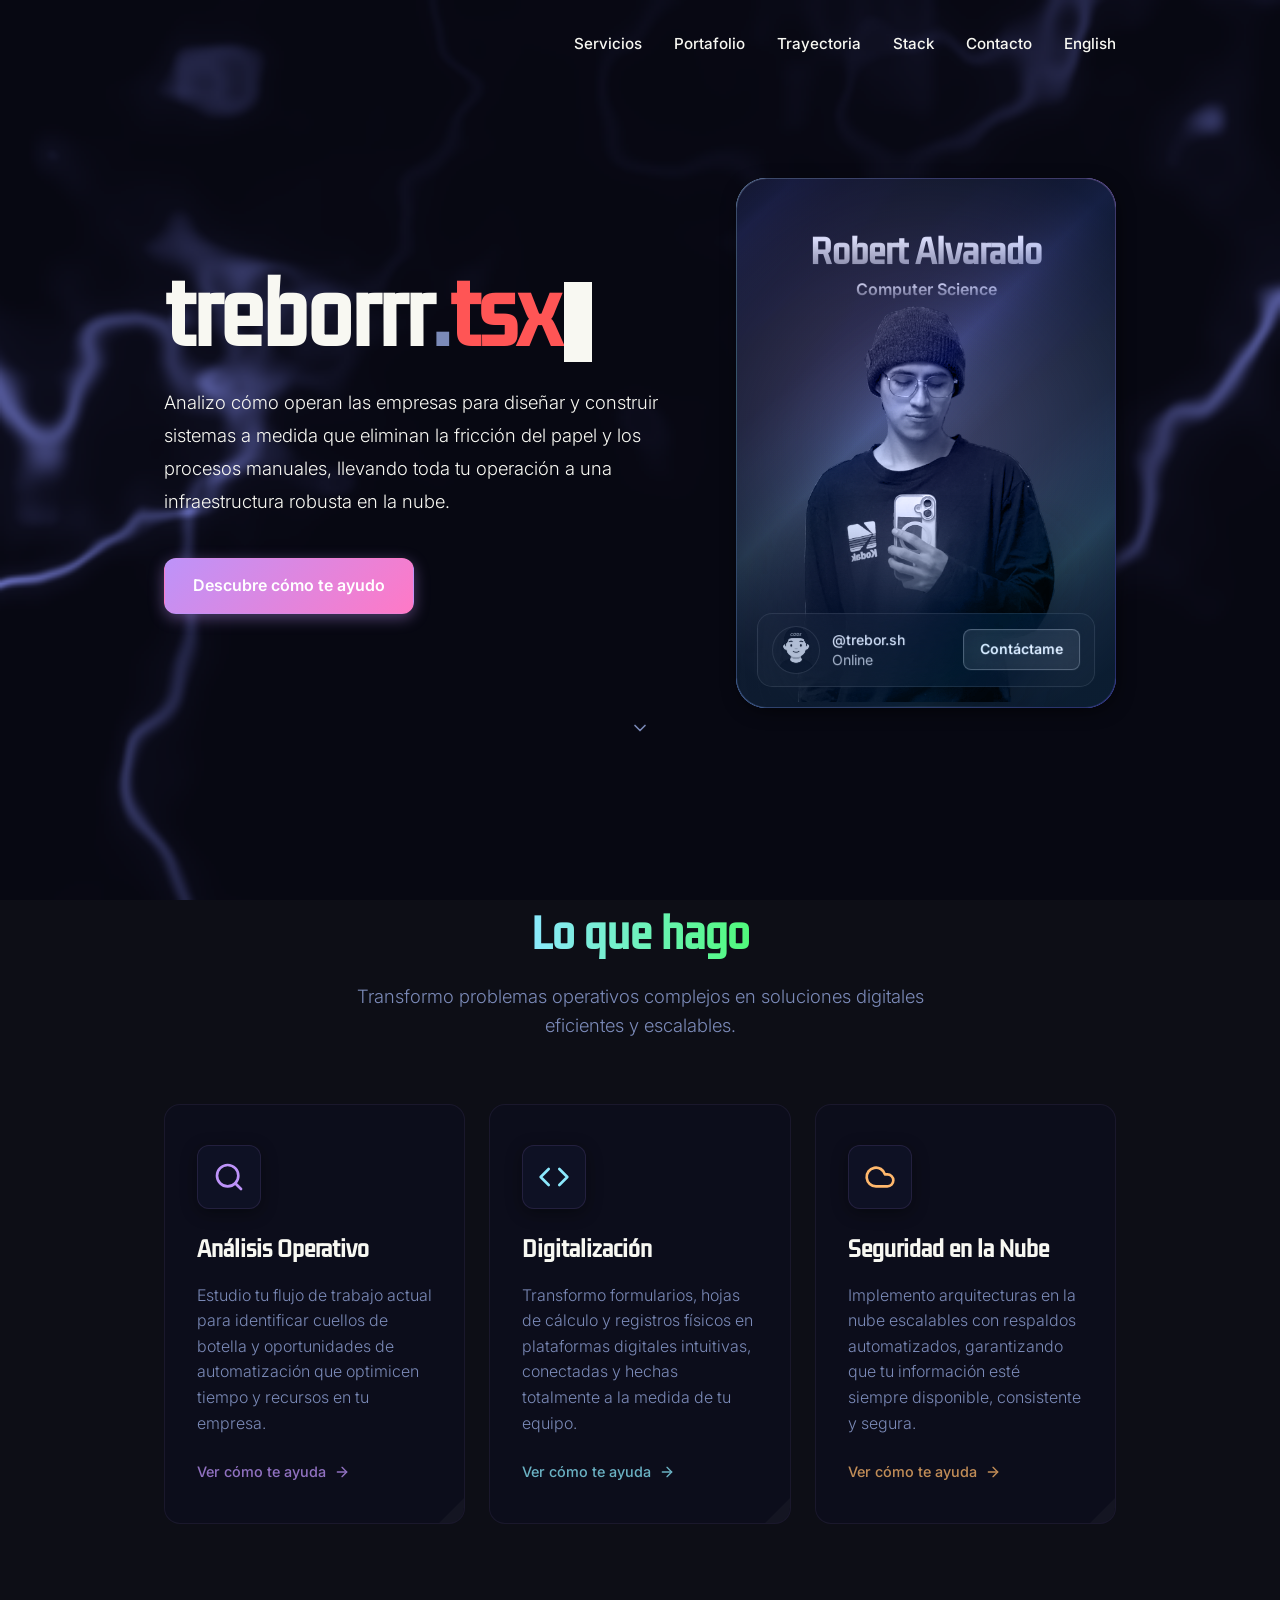
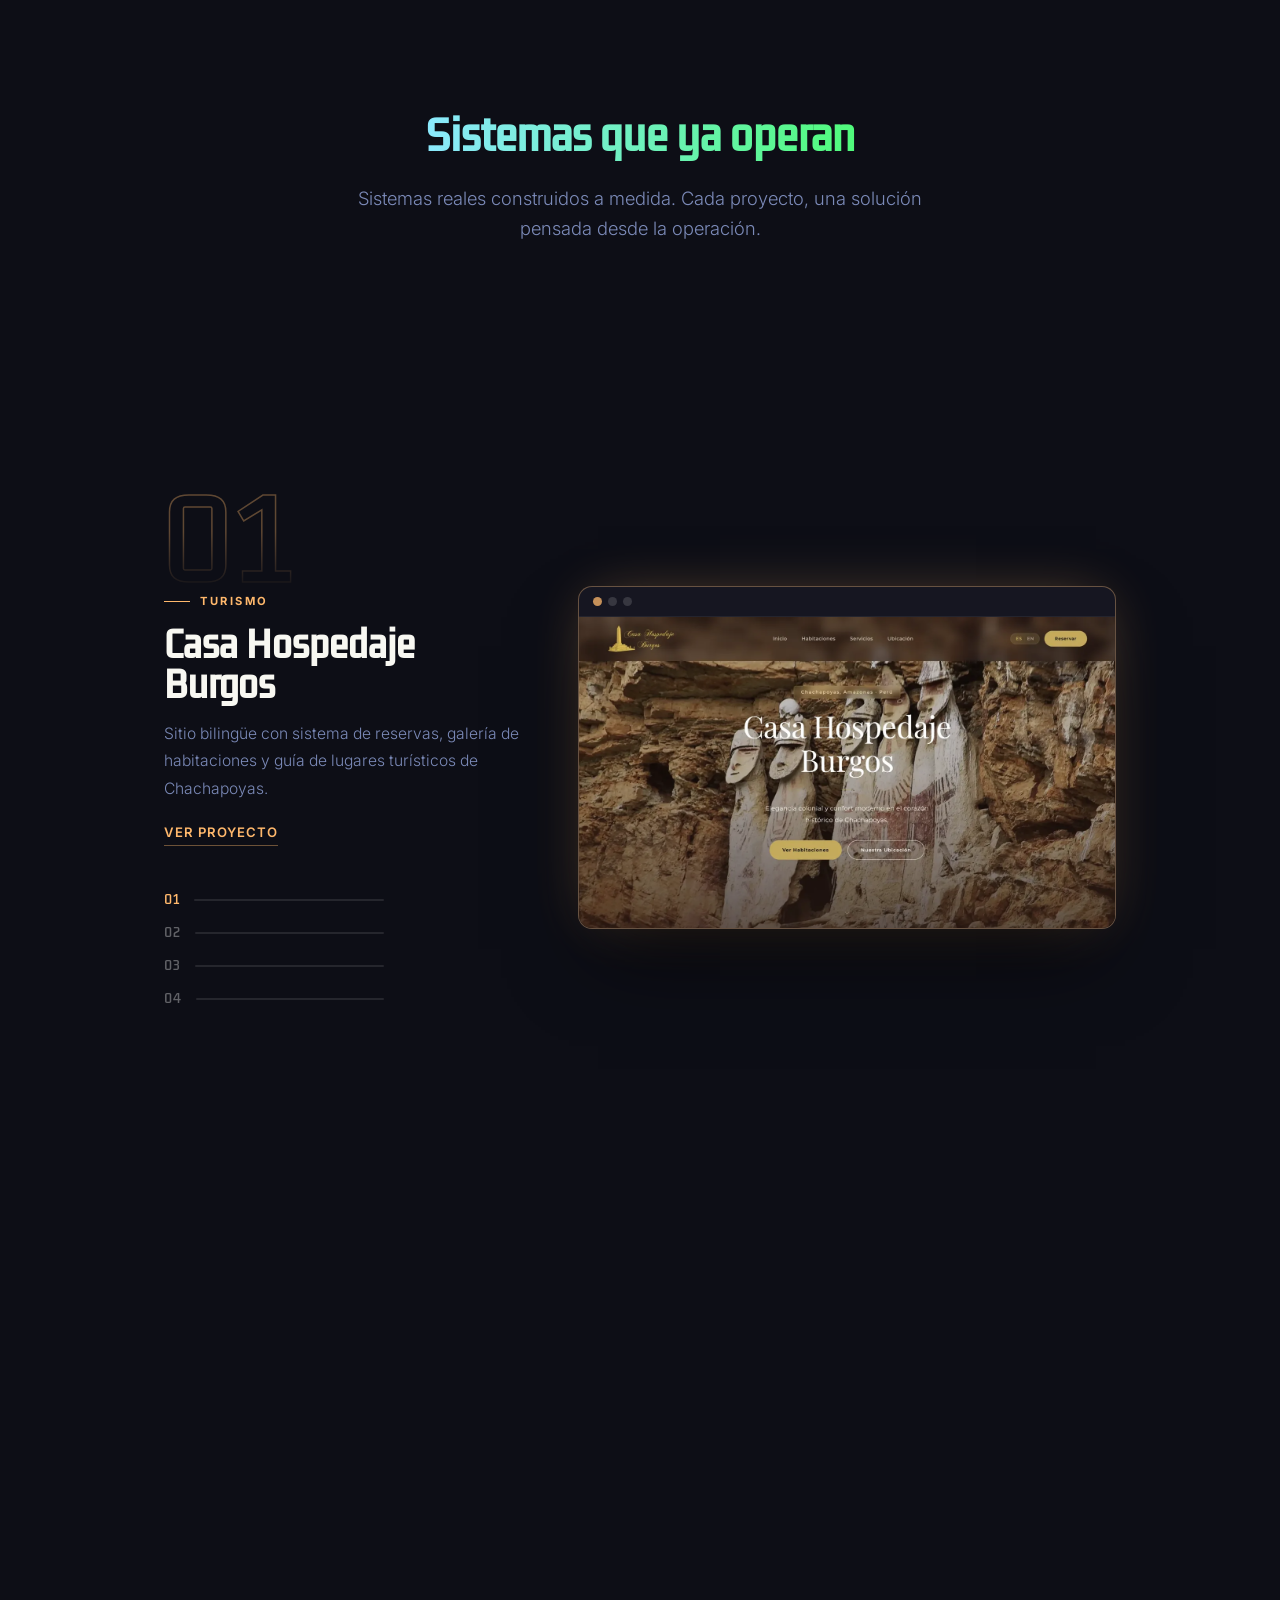
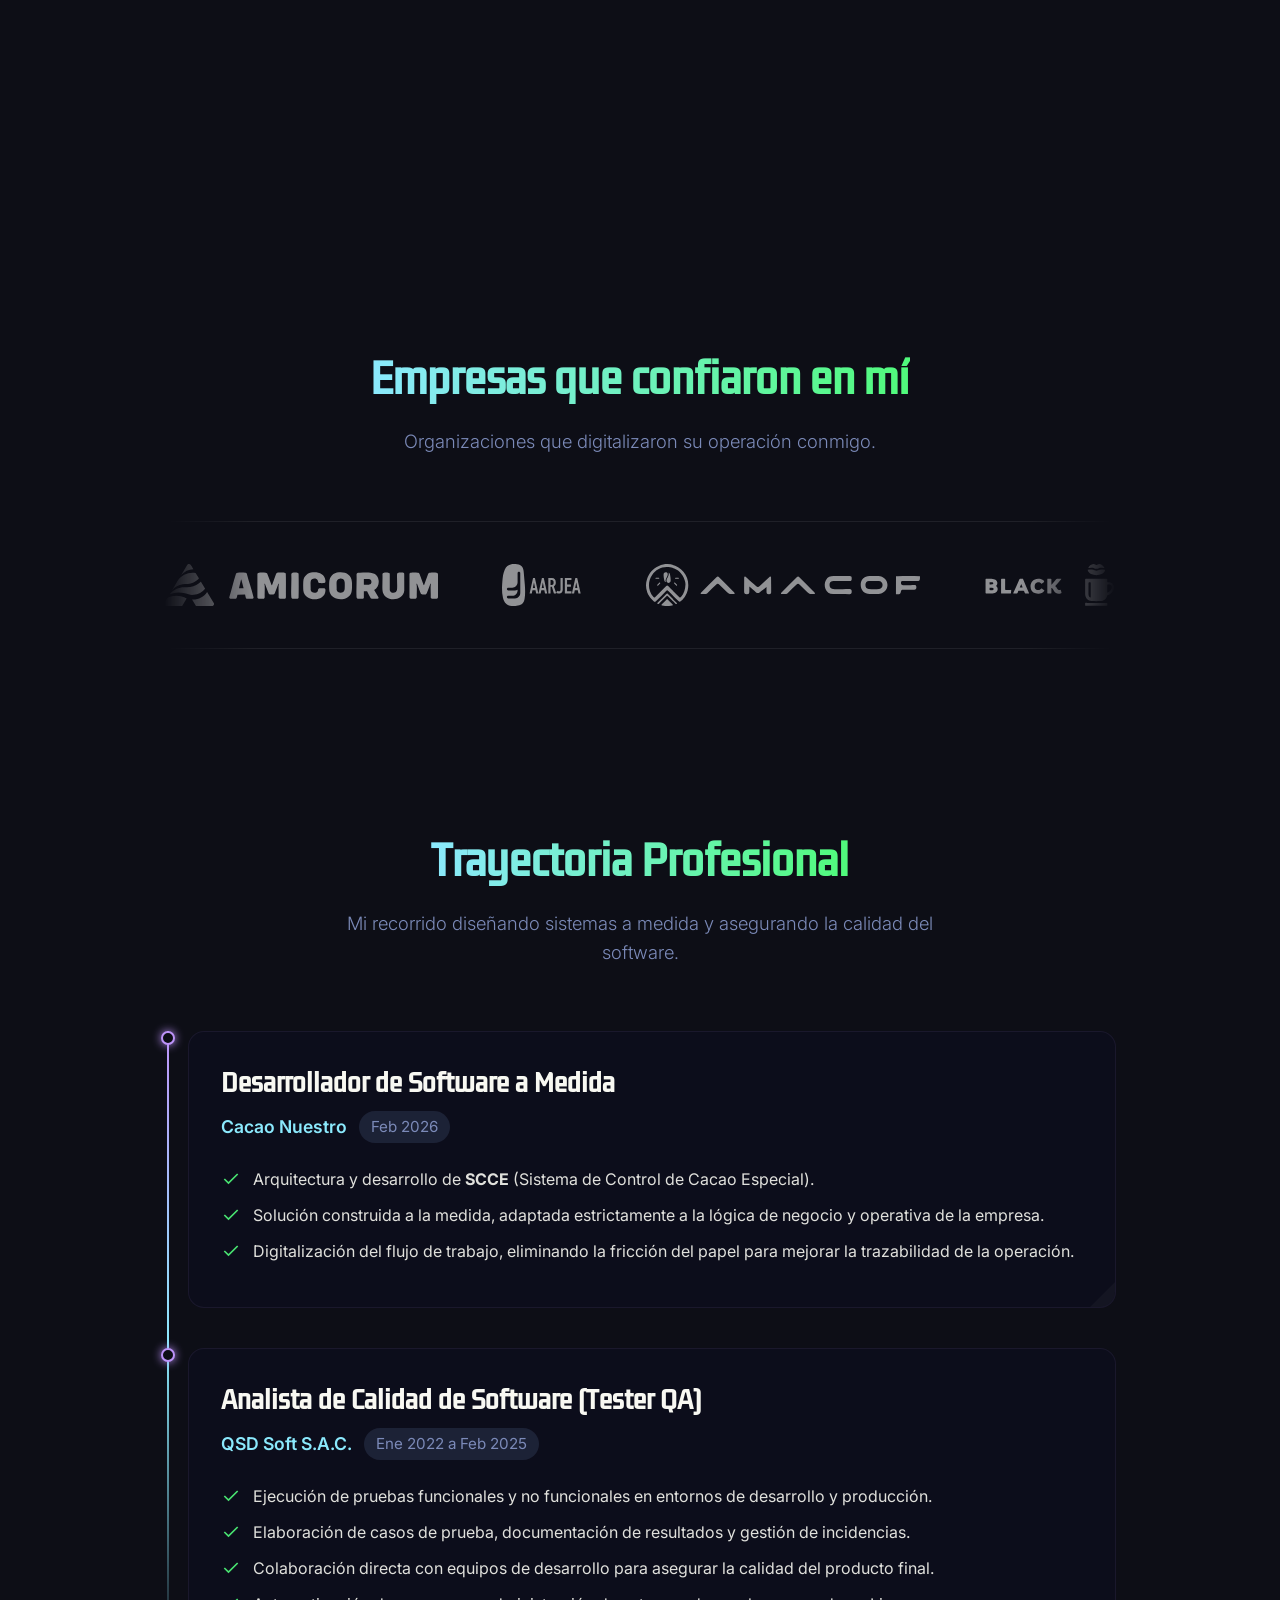
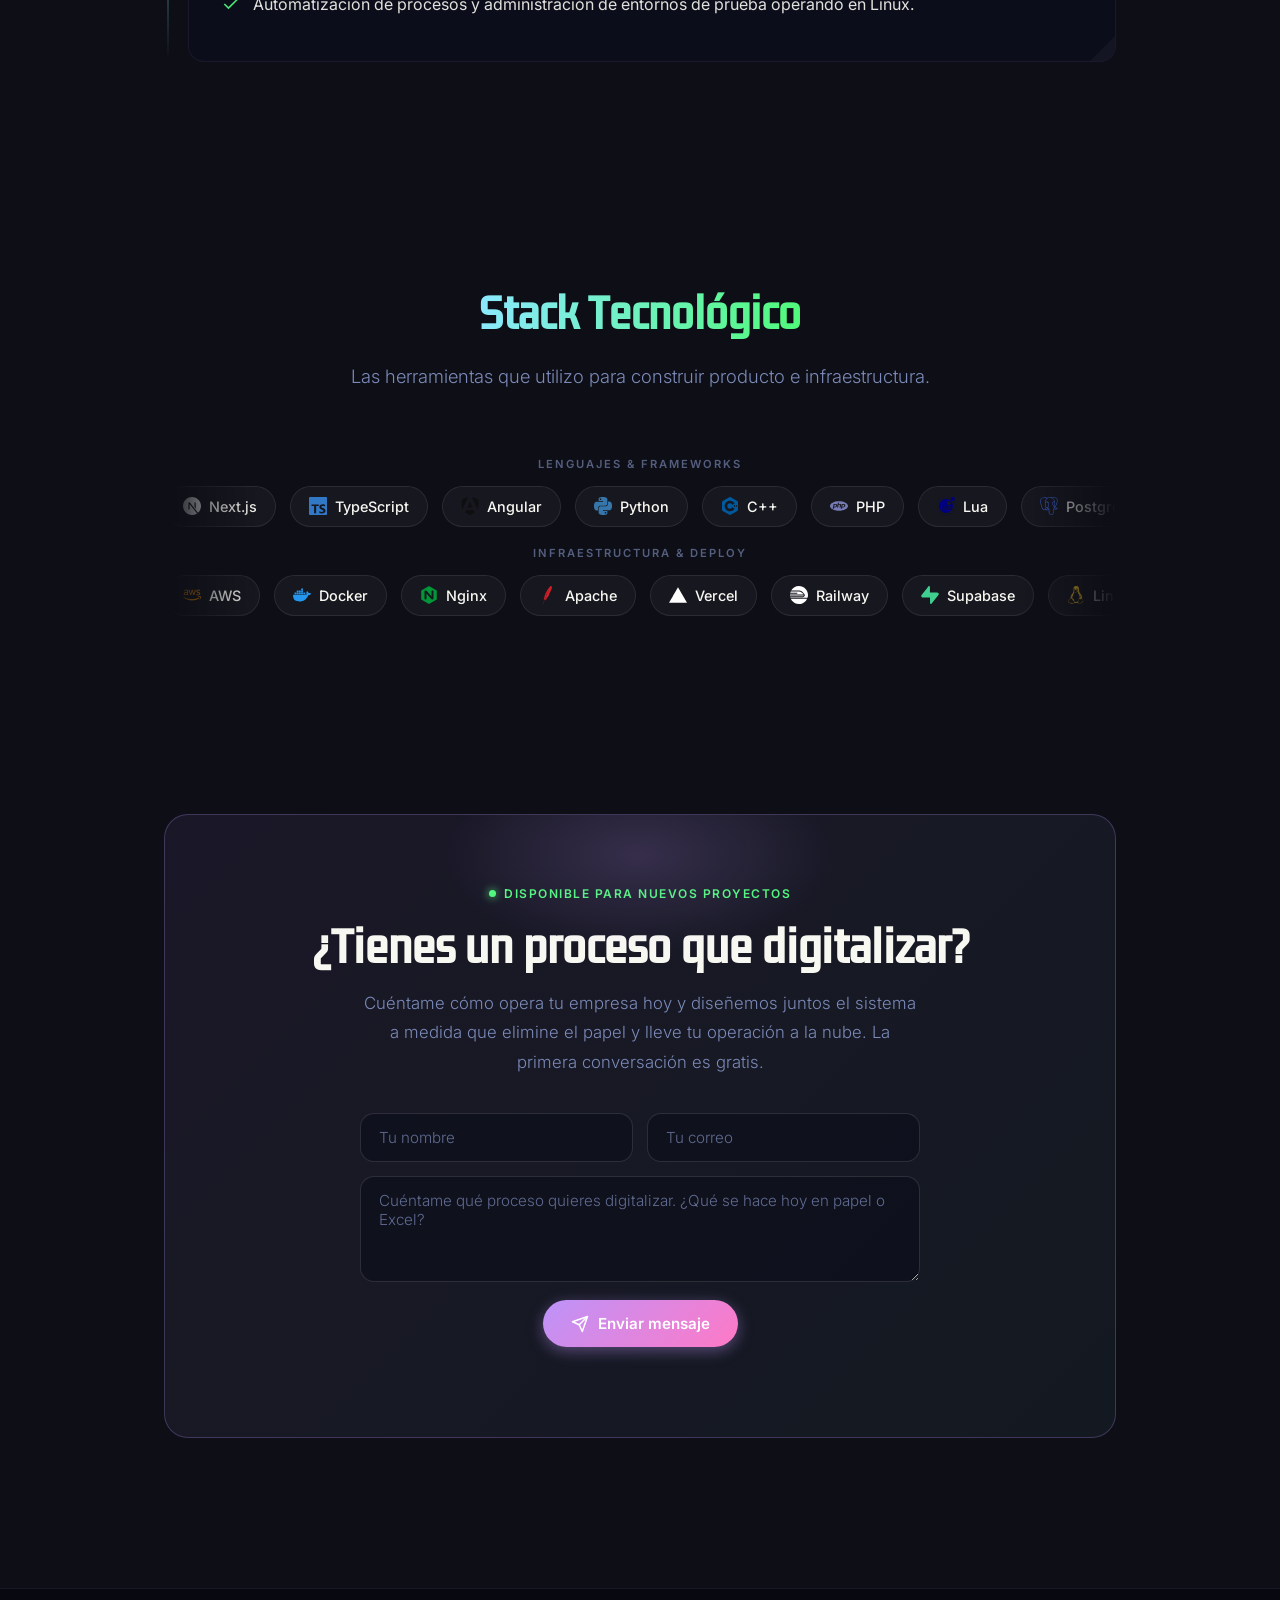
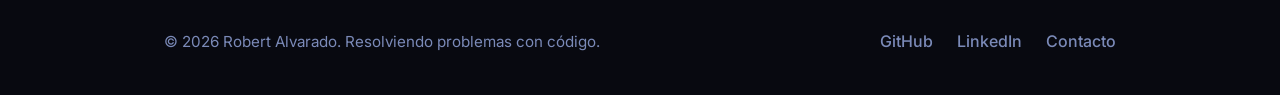
==== commit 819bf164: "fix(mobile,seo): arregla el hero en teléfonos, quita rayas y elimina código muerto Responsive: - La " ====
--- a/index.html
+++ b/index.html
@@ -4,7 +4,7 @@
 <head>
   <meta charset="UTF-8" />
   <meta name="viewport" content="width=device-width, initial-scale=1" />
-  <title>Robert Alvarado — Desarrollador de Sistemas a Medida</title>
+  <title>Robert Alvarado | Desarrollador de Sistemas a Medida</title>
   <meta name="description"
     content="Programador enfocado en resolver problemas de negocio. Construyo sistemas a medida que eliminan la fricción del papel y los procesos manuales, llevando tu operación a la nube." />
   <meta name="author" content="Robert Alvarado" />
@@ -16,7 +16,7 @@
 
   <!-- Open Graph -->
   <meta property="og:type" content="website" />
-  <meta property="og:title" content="Robert Alvarado — Desarrollador de Sistemas a Medida" />
+  <meta property="og:title" content="Robert Alvarado | Desarrollador de Sistemas a Medida" />
   <meta property="og:description"
     content="Construyo sistemas a medida que eliminan la fricción del papel y los procesos manuales, llevando tu operación a la nube." />
   <meta property="og:url" content="https://robertalvarado.biz/" />
@@ -26,7 +26,7 @@
 
   <!-- Twitter Card -->
   <meta name="twitter:card" content="summary_large_image" />
-  <meta name="twitter:title" content="Robert Alvarado — Desarrollador de Sistemas a Medida" />
+  <meta name="twitter:title" content="Robert Alvarado | Desarrollador de Sistemas a Medida" />
   <meta name="twitter:description" content="Construyo sistemas a medida que llevan tu operación a la nube." />
   <meta name="twitter:image" content="https://robertalvarado.biz/src/img/mi-foto.webp" />
 
@@ -103,7 +103,6 @@
     <section class="hero">
       <div class="hero-content">
         <div class="hero-text">
-          <!-- <span class="subtitle-badge">Desarrollador de Soluciones de Negocio</span> -->
           <h1 class="title logo-font">
             treborrr<span class="dot">.</span><span class="ext" id="ext-hero">ts</span><span class="cursor"
               aria-hidden="true"></span>
@@ -117,31 +116,30 @@
           </div>
         </div>
         <div class="profile-container" id="holo-card">
-          <div class="profile-glow"></div>
           <div class="holo-wrapper pc-card">
             <div class="pc-inside">
               <div class="pc-shine"></div>
               <div class="pc-glare"></div>
 
               <div class="pc-content pc-avatar-content">
-                <img src="src/img/mi-foto.webp" alt="Robert Alvarado" class="profile-pic avatar" />
-
-                <div class="holo-contact-card pc-user-info">
-                  <div class="holo-contact-user pc-user-details">
-                    <div class="holo-contact-avatar pc-mini-avatar">
+                <img src="src/img/mi-foto.webp" alt="Robert Alvarado" class="avatar" />
+
+                <div class="pc-user-info">
+                  <div class="pc-user-details">
+                    <div class="pc-mini-avatar">
                       <img src="src/img/trimmed-image.webp" alt="Avatar">
                     </div>
-                    <div class="holo-contact-details pc-user-text">
-                      <span class="holo-contact-username pc-handle">@trebor.sh</span>
-                      <span class="holo-contact-status pc-status">Online</span>
+                    <div class="pc-user-text">
+                      <span class="pc-handle">@trebor.sh</span>
+                      <span class="pc-status">Online</span>
                     </div>
                   </div>
-                  <a href="#contacto" class="holo-contact-btn pc-contact-btn">Contáctame</a>
+                  <a href="#contacto" class="pc-contact-btn">Contáctame</a>
                 </div>
               </div>
 
               <div class="pc-content">
-                <div class="holo-header pc-details">
+                <div class="pc-details">
                   <h3>Robert Alvarado</h3>
                   <p>Computer Science</p>
                 </div>
@@ -165,7 +163,7 @@
 
       <div class="services-grid">
         <a href="servicios/analisis-operativo.html" data-flash-nav class="glass-card card-1 reveal reveal-d1"
-          aria-label="Análisis Operativo — ver cómo te ayuda">
+          aria-label="Análisis Operativo: ver cómo te ayuda">
           <div class="card-icon" style="color: var(--purple);">
             <svg xmlns="http://www.w3.org/2000/svg" width="32" height="32" viewBox="0 0 24 24" fill="none"
               stroke="currentColor" stroke-width="2" stroke-linecap="round" stroke-linejoin="round">
@@ -185,7 +183,7 @@
         </a>
 
         <a href="servicios/digitalizacion.html" data-flash-nav class="glass-card card-2 reveal reveal-d2"
-          aria-label="Digitalización — ver cómo te ayuda">
+          aria-label="Digitalización: ver cómo te ayuda">
           <div class="card-icon" style="color: var(--cyan);">
             <svg xmlns="http://www.w3.org/2000/svg" width="32" height="32" viewBox="0 0 24 24" fill="none"
               stroke="currentColor" stroke-width="2" stroke-linecap="round" stroke-linejoin="round">
@@ -205,7 +203,7 @@
         </a>
 
         <a href="servicios/seguridad-en-la-nube.html" data-flash-nav class="glass-card card-3 reveal reveal-d3"
-          aria-label="Seguridad en la Nube — ver cómo te ayuda">
+          aria-label="Seguridad en la Nube: ver cómo te ayuda">
           <div class="card-icon" style="color: var(--orange);">
             <svg xmlns="http://www.w3.org/2000/svg" width="32" height="32" viewBox="0 0 24 24" fill="none"
               stroke="currentColor" stroke-width="2" stroke-linecap="round" stroke-linejoin="round">
@@ -263,11 +261,11 @@
                 <div class="sp-shots">
                   <img class="sp-shot active" src="src/img/proyectos/Casa Hospedaje Burgos/hero.webp"
                     alt="Casa Hospedaje Burgos" />
-                  <img class="sp-shot" src="src/img/proyectos/ABAWA/abawa-1.webp" alt="ABAWA — Plataforma de gestión"
+                  <img class="sp-shot" src="src/img/proyectos/ABAWA/abawa-1.webp" alt="ABAWA: selector de cata sensorial"
                     loading="lazy" />
-                  <img class="sp-shot" src="src/img/proyectos/BMS/login.webp" alt="BMS — Login" loading="lazy" />
+                  <img class="sp-shot" src="src/img/proyectos/BMS/login.webp" alt="BMS: Login" loading="lazy" />
                   <img class="sp-shot" src="src/img/proyectos/Cacao Nuestro/INICIO.webp"
-                    alt="SCCE — Sistema de Control de Cacao Especial" loading="lazy" />
+                    alt="SCCE: Sistema de Control de Cacao Especial" loading="lazy" />
                 </div>
               </div>
             </div>
@@ -312,7 +310,7 @@
 
       <!-- Views Container -->
       <div class="exp-views-wrapper">
-        <div id="view-timeline" class="exp-view active">
+        <div class="exp-view active">
           <div class="timeline-container">
             <!-- SCCE Experience -->
             <div class="timeline-node reveal reveal-d1">
@@ -352,7 +350,7 @@
                   <h3 class="role-title">Analista de Calidad de Software (Tester QA)</h3>
                   <div class="company-info">
                     <span class="company-name">QSD Soft S.A.C.</span>
-                    <span class="company-period">Ene 2022 – Feb 2025</span>
+                    <span class="company-period">Ene 2022 a Feb 2025</span>
                   </div>
                 </div>
                 <ul class="role-tasks" style="margin-bottom: 0;">
@@ -484,7 +482,7 @@
             <input type="email" name="email" placeholder="Tu correo" required autocomplete="email" />
           </div>
           <textarea name="mensaje" rows="4"
-            placeholder="Cuéntame qué proceso quieres digitalizar — ¿qué se hace hoy en papel o Excel?"
+            placeholder="Cuéntame qué proceso quieres digitalizar. ¿Qué se hace hoy en papel o Excel?"
             required></textarea>
           <button type="submit" class="btn primary cta-btn cta-form-submit" id="cta-submit">
             <svg xmlns="http://www.w3.org/2000/svg" width="18" height="18" viewBox="0 0 24 24" fill="none"
@@ -501,21 +499,8 @@
         </p>
         <p class="cta-success" id="cta-success" aria-live="polite" hidden>
           <svg xmlns="http://www.w3.org/2000/svg" width="18" height="18" viewBox="0 0 24 24" fill="none" stroke="currentColor" stroke-width="2" stroke-linecap="round" stroke-linejoin="round"><polyline points="20 6 9 17 4 12"/></svg>
-          Mensaje recibido — te escribo pronto.
+          Mensaje recibido. Te escribo pronto.
         </p>
-        <!-- WhatsApp CTA — desactivado temporalmente
-        <div class="cta-actions cta-alt">
-          <span class="cta-alt-label">o si prefieres directo:</span>
-          <a href="https://wa.me/51999999999?text=Hola%20Robert,%20quiero%20digitalizar%20un%20proceso" target="_blank"
-            rel="noopener noreferrer" class="btn cta-btn cta-btn-ghost">
-            <svg xmlns="http://www.w3.org/2000/svg" width="18" height="18" viewBox="0 0 24 24" fill="currentColor">
-              <path
-                d="M17.472 14.382c-.297-.149-1.758-.867-2.03-.967-.273-.099-.471-.148-.67.15-.197.297-.767.966-.94 1.164-.173.199-.347.223-.644.075-.297-.15-1.255-.463-2.39-1.475-.883-.788-1.48-1.761-1.653-2.059-.173-.297-.018-.458.13-.606.134-.133.298-.347.446-.52.149-.174.198-.298.298-.497.099-.198.05-.371-.025-.52-.075-.149-.669-1.612-.916-2.207-.242-.579-.487-.5-.669-.51l-.57-.01c-.198 0-.52.074-.792.372-.272.297-1.04 1.016-1.04 2.479 0 1.462 1.065 2.875 1.213 3.074.149.198 2.096 3.2 5.077 4.487.71.306 1.263.489 1.694.626.712.226 1.36.194 1.872.118.571-.085 1.758-.719 2.006-1.413.248-.694.248-1.289.173-1.413-.074-.124-.272-.198-.57-.347m-5.421 7.403h-.004a9.87 9.87 0 0 1-5.031-1.378l-.361-.214-3.741.982.998-3.648-.235-.374a9.86 9.86 0 0 1-1.51-5.26c.001-5.45 4.436-9.884 9.888-9.884 2.64 0 5.122 1.03 6.988 2.898a9.825 9.825 0 0 1 2.893 6.994c-.003 5.45-4.437 9.885-9.885 9.885M20.52 3.449C18.24 1.245 15.24 0 12.045 0 5.463 0 .104 5.359.101 11.945c0 2.096.549 4.14 1.595 5.945L0 24l6.335-1.652a11.96 11.96 0 0 0 5.71 1.454h.006c6.585 0 11.946-5.359 11.949-11.945a11.9 11.9 0 0 0-3.48-8.408" />
-            </svg>
-            WhatsApp
-          </a>
-        </div>
-        -->
       </div>
     </section>
   </div>
--- a/src/css/style.css
+++ b/src/css/style.css
@@ -48,10 +48,7 @@
 }
 
 /* Typography */
-h1,
-h2,
-h3,
-.logo-font {
+h1, h2, h3, .logo-font {
   font-family: 'Kdam Thmor Pro', sans-serif;
 }
 
@@ -132,7 +129,7 @@
   }
 
   .nav-label { display: none; }
-  .nav-icon  { display: block; }
+  .nav-icon { display: block; }
 
   nav a.nav-active {
     color: var(--fg);
@@ -176,22 +173,8 @@
   }
 }
 
-
 .hero-text {
   flex: 1;
-}
-
-.subtitle-badge {
-  display: inline-block;
-  padding: 6px 16px;
-  background: rgba(189, 147, 249, 0.1);
-  border: 1px solid rgba(189, 147, 249, 0.3);
-  color: var(--purple);
-  border-radius: 100px;
-  font-size: 0.9rem;
-  font-weight: 600;
-  margin-bottom: 24px;
-  letter-spacing: 0.5px;
 }
 
 .title {
@@ -280,8 +263,7 @@
   --card-radius: 30px;
 }
 
-.holo-wrapper,
-.pc-card {
+.holo-wrapper, .pc-card {
   width: min(380px, calc(100vw - 48px));
   height: auto;
   aspect-ratio: 0.718;
@@ -311,8 +293,7 @@
   z-index: 2;
 }
 
-.pc-card:hover,
-.pc-card.active {
+.pc-card:hover, .pc-card.active {
   transition: none;
 }
 
@@ -328,8 +309,7 @@
   pointer-events: none;
 }
 
-.pc-card:hover::before,
-.pc-card.active::before {
+.pc-card:hover::before, .pc-card.active::before {
   opacity: 0;
 }
 
@@ -359,8 +339,7 @@
   mix-blend-mode: color-dodge;
 }
 
-.pc-shine,
-.pc-shine::after {
+.pc-shine, .pc-shine::after {
   --space: 5%;
   --angle: -45deg;
   transform: translate3d(0, 0, 1px);
@@ -376,8 +355,7 @@
   background-repeat: repeat;
 }
 
-.pc-shine::before,
-.pc-shine::after {
+.pc-shine::before, .pc-shine::after {
   content: '';
   background-position: center;
   background-size: cover;
@@ -385,16 +363,12 @@
   opacity: 0;
 }
 
-.pc-card:hover .pc-shine,
-.pc-card.active .pc-shine {
+.pc-card:hover .pc-shine, .pc-card.active .pc-shine {
   filter: brightness(0.85) contrast(1.5) saturate(0.5);
   animation: none;
 }
 
-.pc-card:hover .pc-shine::before,
-.pc-card.active .pc-shine::before,
-.pc-card:hover .pc-shine::after,
-.pc-card.active .pc-shine::after {
+.pc-card:hover .pc-shine::before, .pc-card.active .pc-shine::before, .pc-card:hover .pc-shine::after, .pc-card.active .pc-shine::after {
   opacity: 1;
 }
 
@@ -719,20 +693,6 @@
   box-shadow: 0 8px 25px rgba(189, 147, 249, 0.6);
 }
 
-.btn.secondary {
-  background: rgba(14, 16, 32, 0.75);
-  border-color: rgba(139, 233, 253, 0.2);
-  color: var(--fg);
-  backdrop-filter: blur(12px);
-}
-
-.btn.secondary:hover {
-  background: rgba(20, 22, 42, 0.92);
-  transform: translateY(-2px);
-  border-color: var(--cyan);
-  box-shadow: 0 4px 20px rgba(139, 233, 253, 0.15);
-}
-
 /* Sections */
 section {
   padding: 90px 0;
@@ -876,63 +836,7 @@
   line-height: 1.6;
   font-weight: 300;
 }
-
 /* --- Experiencia Section --- */
-.view-toggle-container {
-  display: flex;
-  justify-content: center;
-  margin-bottom: 48px;
-}
-
-.view-toggle {
-  position: relative;
-  display: flex;
-  background: rgba(10, 12, 24, 0.85);
-  border: 1px solid rgba(189, 147, 249, 0.25);
-  border-radius: 100px;
-  padding: 4px;
-  backdrop-filter: blur(16px);
-}
-
-.view-toggle input[type="radio"] {
-  display: none;
-}
-
-.toggle-label {
-  position: relative;
-  z-index: 2;
-  padding: 10px 24px;
-  font-size: 0.95rem;
-  font-weight: 600;
-  color: var(--muted);
-  cursor: pointer;
-  display: flex;
-  align-items: center;
-  gap: 8px;
-  transition: var(--transition);
-  border-radius: 100px;
-}
-
-.view-toggle input[type="radio"]:checked+.toggle-label {
-  color: #fff;
-}
-
-.toggle-slider {
-  position: absolute;
-  top: 4px;
-  left: 4px;
-  bottom: 4px;
-  width: calc(50% - 4px);
-  background: linear-gradient(135deg, var(--purple) 0%, var(--pink) 100%);
-  border-radius: 100px;
-  z-index: 1;
-  transition: transform 0.3s cubic-bezier(0.4, 0, 0.2, 1);
-  box-shadow: 0 2px 10px rgba(189, 147, 249, 0.4);
-}
-
-.view-toggle input[id="view-2"]:checked~.toggle-slider {
-  transform: translateX(100%);
-}
 
 .exp-views-wrapper {
   position: relative;
@@ -955,123 +859,6 @@
   opacity: 1;
   pointer-events: auto;
   transform: translateY(0);
-}
-
-/* Terminal View */
-.terminal-window {
-  padding: 0;
-  border: 1px solid rgba(80, 250, 123, 0.25);
-  background: rgba(8, 10, 18, 0.92);
-}
-
-.terminal-window:hover {
-  border-color: rgba(80, 250, 123, 0.5);
-  background: rgba(8, 10, 18, 0.92);
-}
-
-.terminal-window:hover::after {
-  border-color: transparent transparent rgba(80, 250, 123, 0.2) transparent;
-}
-
-.terminal-header {
-  background: rgba(14, 16, 28, 0.95);
-  padding: 12px 20px;
-  display: flex;
-  align-items: center;
-  border-bottom: 1px solid rgba(255, 255, 255, 0.06);
-}
-
-.term-dots {
-  display: flex;
-  gap: 8px;
-}
-
-.term-dots .dot {
-  width: 12px;
-  height: 12px;
-  border-radius: 50%;
-}
-
-.term-dots .dot.red {
-  background: #ff5f56;
-}
-
-.term-dots .dot.yellow {
-  background: #ffbd2e;
-}
-
-.term-dots .dot.green {
-  background: #27c93f;
-}
-
-.term-title {
-  margin: 0 auto;
-  color: #bbb;
-  font-family: inherit;
-  font-size: 0.9rem;
-  letter-spacing: 0.5px;
-  transform: translateX(-24px);
-  /* offset for dots */
-}
-
-.terminal-body {
-  padding: 24px;
-  color: #e0e0e0;
-  font-size: 0.95rem;
-  line-height: 1.6;
-}
-
-.term-prompt {
-  color: var(--green);
-  margin-right: 8px;
-}
-
-.term-line {
-  margin-top: 16px;
-  margin-bottom: 8px;
-  word-break: break-all;
-}
-
-.term-line:first-child {
-  margin-top: 0;
-}
-
-.term-output {
-  margin-bottom: 24px;
-}
-
-.term-block {
-  margin-bottom: 12px;
-}
-
-.term-key {
-  color: var(--cyan);
-  font-weight: 600;
-  margin-right: 8px;
-  display: inline-block;
-  min-width: 90px;
-}
-
-.term-list>div {
-  margin-left: 16px;
-  margin-bottom: 4px;
-  color: #ccc;
-}
-
-.json-output {
-  white-space: pre-wrap;
-  color: #ccc;
-  word-break: break-all;
-}
-
-.json-key {
-  background-color: transparent;
-  color: var(--pink);
-}
-
-.json-val {
-  background-color: transparent;
-  color: var(--yellow);
 }
 
 /* Timeline View */
@@ -1170,50 +957,6 @@
   margin-top: 2px;
 }
 
-.timeline-skills p {
-  margin: 0;
-}
-
-.skills-subtitle {
-  font-size: 1.1rem;
-  color: var(--muted);
-  margin-bottom: 16px;
-  border-bottom: 1px solid rgba(255, 255, 255, 0.05);
-  padding-bottom: 8px;
-}
-
-.skills-grid {
-  display: flex;
-  flex-direction: column;
-  gap: 16px;
-}
-
-.skill-group h5 {
-  font-size: 0.95rem;
-  color: var(--purple);
-  margin-bottom: 12px;
-  font-weight: 500;
-}
-
-@media (max-width: 768px) {
-  .view-toggle-container {
-    transform: scale(0.9);
-  }
-}
-
-/* Stack section */
-.stack-grid {
-  display: grid;
-  grid-template-columns: repeat(auto-fit, minmax(380px, 1fr));
-  gap: 24px;
-}
-
-@media (max-width: 480px) {
-  .stack-grid {
-    grid-template-columns: 1fr;
-  }
-}
-
 @media (max-width: 480px) {
   .holo-wrapper {
     width: min(320px, calc(100vw - 32px));
@@ -1232,85 +975,6 @@
     padding: 20px;
     /* Reducción de padding para ganar espacio horizontal */
   }
-}
-
-.stack-category {
-  background: rgba(13, 15, 30, 0.72);
-  backdrop-filter: blur(20px);
-  -webkit-backdrop-filter: blur(20px);
-  border: 1px solid rgba(189, 147, 249, 0.08);
-  border-radius: var(--radius);
-  padding: 32px;
-  transition: var(--transition);
-}
-
-.stack-category:hover {
-  border-color: rgba(189, 147, 249, 0.3);
-  box-shadow: 0 10px 30px rgba(0, 0, 0, 0.3), 0 0 20px rgba(189, 147, 249, 0.04);
-  background: rgba(18, 20, 42, 0.88);
-}
-
-.stack-title {
-  font-size: 1.1rem;
-  color: var(--muted);
-  margin-bottom: 24px;
-  text-transform: uppercase;
-  letter-spacing: 1.5px;
-  font-weight: 600;
-  font-family: 'Kdam Thmor Pro', sans-serif;
-}
-
-.badges {
-  display: flex;
-  flex-wrap: wrap;
-  gap: 12px;
-}
-
-.badge {
-  padding: 8px 16px;
-  border-radius: 8px;
-  font-size: 0.95rem;
-  font-weight: 500;
-  background: rgba(16, 18, 36, 0.9);
-  color: rgba(248, 248, 242, 0.85);
-  border: 1px solid rgba(189, 147, 249, 0.1);
-  transition: var(--transition);
-  display: flex;
-  align-items: center;
-  gap: 8px;
-}
-
-.badge:hover {
-  background: rgba(22, 24, 48, 0.95);
-  color: #fff;
-  transform: translateY(-3px);
-  box-shadow: 0 4px 16px rgba(0, 0, 0, 0.4);
-  border-color: rgba(189, 147, 249, 0.25);
-}
-
-/* Dynamic badge borders */
-.badge-ts {
-  border-left: 2px solid #3178c6;
-}
-
-.badge-ang {
-  border-left: 2px solid #dd0031;
-}
-
-.badge-nxt {
-  border-left: 2px solid #fff;
-}
-
-.badge-pg {
-  border-left: 2px solid #336791;
-}
-
-.badge-aws {
-  border-left: 2px solid #ff9900;
-}
-
-.badge-doc {
-  border-left: 2px solid #2496ed;
 }
 
 /* Footer */
@@ -1387,16 +1051,14 @@
    la "máscara" queda fija en pantalla mientras el texto sube.
    Insets negativos: protegen descendentes y el glow del gradient.
    ============================================================ */
-.reveal .section-title,
-.reveal .svc-sec-head h2 {
+.reveal .section-title, .reveal .svc-sec-head h2 {
   transform: translateY(0.8em);
   clip-path: inset(-0.15em 0 0.8em 0);
   opacity: 0;
   transition: transform 1s var(--ease-cine), clip-path 1s var(--ease-cine), opacity 0.4s ease;
 }
 
-.reveal.active .section-title,
-.reveal.active .svc-sec-head h2 {
+.reveal.active .section-title, .reveal.active .svc-sec-head h2 {
   transform: none;
   clip-path: inset(-0.15em 0 -0.15em 0);
   opacity: 1;
@@ -1444,8 +1106,27 @@
   animation: heroFadeUp 0.6s var(--ease-cine) 0.05s both;
 }
 
-.subtitle-badge {
-  animation: heroFadeUp 0.7s var(--ease-cine) 0.2s both;
+/* En móvil el nav es un dock centrado con `left:50% + translateX(-50%)`.
+   heroFadeUp termina en `translateY(0)` y, con fill-mode `both`, ese transform
+   queda pegado para siempre y pisa el centrado: el dock arrancaba en el centro
+   y se salía por la derecha, cortando el último ícono. La variante conserva
+   el -50% en X. */
+@keyframes dockFadeUp {
+  from {
+    opacity: 0;
+    transform: translate(-50%, 28px);
+  }
+
+  to {
+    opacity: 1;
+    transform: translate(-50%, 0);
+  }
+}
+
+@media (max-width: 768px) {
+  nav {
+    animation-name: dockFadeUp;
+  }
 }
 
 .hero-text .title {
@@ -1844,13 +1525,6 @@
   line-height: 1.75;
 }
 
-.cta-actions {
-  display: flex;
-  gap: 16px;
-  justify-content: center;
-  flex-wrap: wrap;
-}
-
 .cta-btn {
   display: inline-flex;
   align-items: center;
@@ -1863,21 +1537,8 @@
   transition: all 0.25s ease;
 }
 
-.cta-btn-ghost {
-  background: rgba(255,255,255,0.05);
-  border: 1px solid rgba(255,255,255,0.15);
-  color: var(--fg);
-}
-
-.cta-btn-ghost:hover {
-  background: rgba(255,255,255,0.1);
-  border-color: rgba(255,255,255,0.3);
-  transform: translateY(-2px);
-}
-
 @media (max-width: 600px) {
   .cta-card { padding: 40px 24px; }
-  .cta-actions { flex-direction: column; align-items: center; }
 }
 
 /* ============================================================
@@ -1899,8 +1560,7 @@
   gap: 14px;
 }
 
-.cta-form input,
-.cta-form textarea {
+.cta-form input, .cta-form textarea {
   width: 100%;
   padding: 14px 18px;
   border-radius: 14px;
@@ -1914,13 +1574,11 @@
   transition: border-color 0.25s ease, box-shadow 0.25s ease;
 }
 
-.cta-form input::placeholder,
-.cta-form textarea::placeholder {
+.cta-form input::placeholder, .cta-form textarea::placeholder {
   color: rgba(123, 138, 184, 0.75);
 }
 
-.cta-form input:focus,
-.cta-form textarea:focus {
+.cta-form input:focus, .cta-form textarea:focus {
   outline: none;
   border-color: rgba(189, 147, 249, 0.55);
   box-shadow: 0 0 0 3px rgba(189, 147, 249, 0.12);
@@ -1932,16 +1590,6 @@
   cursor: pointer;
   font-family: 'Inter', sans-serif;
   margin-top: 4px;
-}
-
-.cta-alt {
-  align-items: center;
-}
-
-.cta-alt-label {
-  color: var(--muted);
-  font-size: 0.85rem;
-  font-weight: 300;
 }
 
 @media (max-width: 600px) {
@@ -2104,10 +1752,7 @@
 .cta-error a { color: inherit; font-weight: 600; }
 
 /* Foco visible al navegar con teclado */
-a:focus-visible,
-button:focus-visible,
-input:focus-visible,
-textarea:focus-visible {
+a:focus-visible, button:focus-visible, input:focus-visible, textarea:focus-visible {
   outline: 2px solid var(--cyan, #8be9fd);
   outline-offset: 3px;
   border-radius: 4px;
@@ -2115,9 +1760,7 @@
 
 /* Respeto a usuarios con motion reducido */
 @media (prefers-reduced-motion: reduce) {
-  *,
-  *::before,
-  *::after {
+  *, *::before, *::after {
     animation-duration: 0.01ms !important;
     animation-iteration-count: 1 !important;
     transition-duration: 0.01ms !important;
@@ -2397,7 +2040,7 @@
 }
 
 .svc-bento .b-lg h3 { font-size: 1.35rem; }
-.svc-bento .b-lg p  { max-width: 52ch; }
+.svc-bento .b-lg p { max-width: 52ch; }
 
 /* --- Cómo trabajo: timeline vertical --- */
 .svc-flow {
@@ -2513,8 +2156,7 @@
   .svc-pain-idx { padding-top: 0; }
 
   .svc-bento { grid-template-columns: 1fr; }
-  .svc-bento .b-lg,
-  .svc-bento .b-md { grid-column: span 1; }
+  .svc-bento .b-lg, .svc-bento .b-md { grid-column: span 1; }
 }
 
 /* ============================================================
@@ -2588,13 +2230,36 @@
    así que no se pierde alcance. (al final de la hoja a propósito, para ganar
    por orden de cascada sobre las reglas de más arriba) */
 @media (max-width: 768px) and (max-height: 1000px) {
-  .holo-wrapper,
-  .pc-card {
+  .holo-wrapper, .pc-card {
     width: min(200px, calc(100vw - 96px));
   }
 
   .pc-user-info {
     display: none;
+  }
+
+  /* La card mide 200px de ancho acá, pero el nombre seguía con el tamaño de
+     escritorio (min(5svh, 2em) ≈ 32px): "Robert Alvarado" partía en dos líneas
+     y quedaba encima de la cara de la foto. Se baja la tipografía y se sube el
+     bloque para que el texto termine antes de donde empieza el retrato
+     (la foto ocupa el 75% inferior de la card). */
+  .pc-details {
+    top: 14px;
+    padding: 0 10px;
+  }
+
+  .pc-details h3 {
+    font-size: 1.05rem;
+    line-height: 1.15;
+  }
+
+  .pc-details p {
+    top: 2px;
+    font-size: 0.7rem;
+  }
+
+  .pc-avatar-content .avatar {
+    height: 72%;
   }
 
   .hero-content {
@@ -2618,9 +2283,34 @@
   .description {
     margin-bottom: 12px;
     line-height: 1.4;
+    font-size: 1rem;
   }
 
   .hero-content {
     gap: 10px;
   }
-}
+
+  .holo-wrapper, .pc-card {
+    width: min(170px, calc(100vw - 96px));
+  }
+
+  .title {
+    margin-bottom: 12px;
+  }
+
+  /* La flecha queda justo debajo del CTA, o sea tapada por el dock: en
+     pantallas cortas no aporta y sus 40px son la diferencia entre que el
+     botón se lea o quede detrás de la píldora. */
+  .scroll-hint {
+    display: none;
+  }
+}
+
+/* Pantallas angostas (iPhone SE, ~320px): los 6 ítems del dock a 54px cada uno
+   suman más que su `max-width: calc(100vw - 32px)`, y los íconos de los
+   extremos se salían fuera de la píldora. Con menos padding lateral entran. */
+@media (max-width: 360px) {
+  nav a {
+    padding: 12px 12px;
+  }
+}
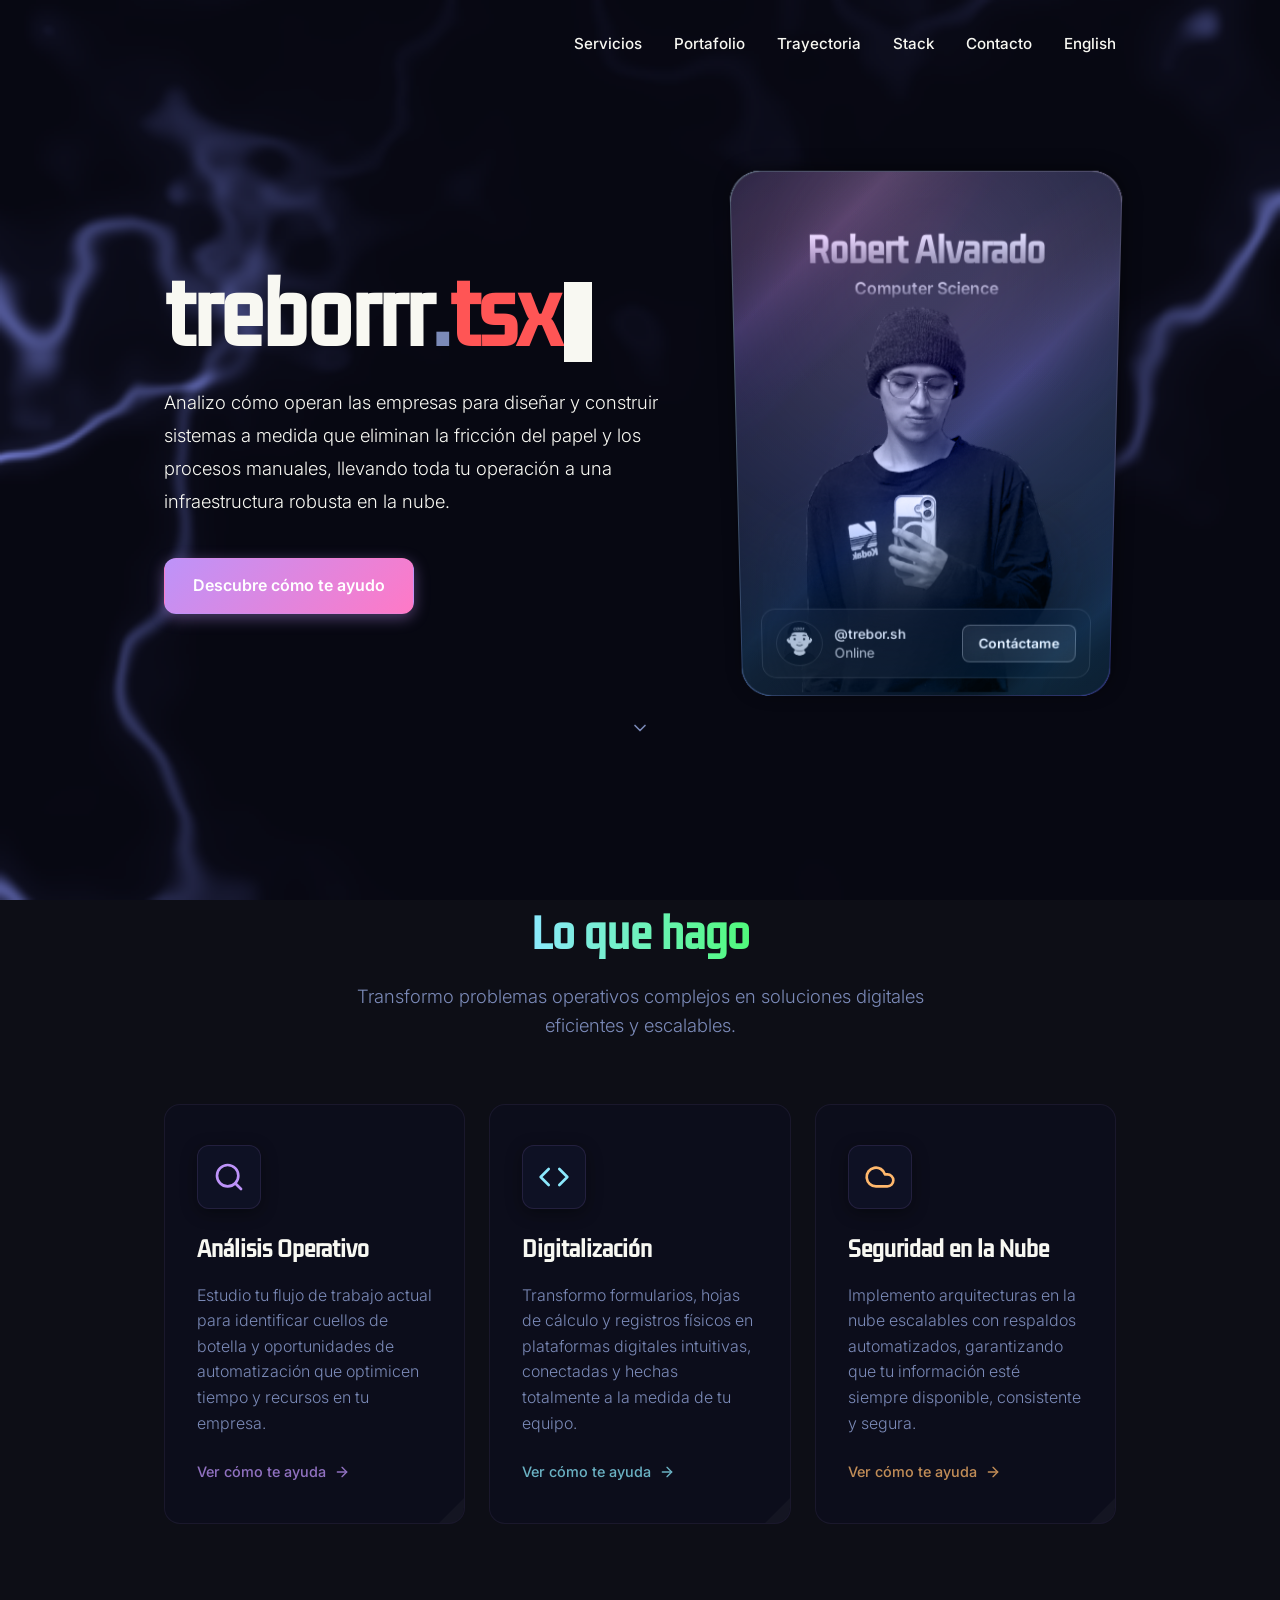
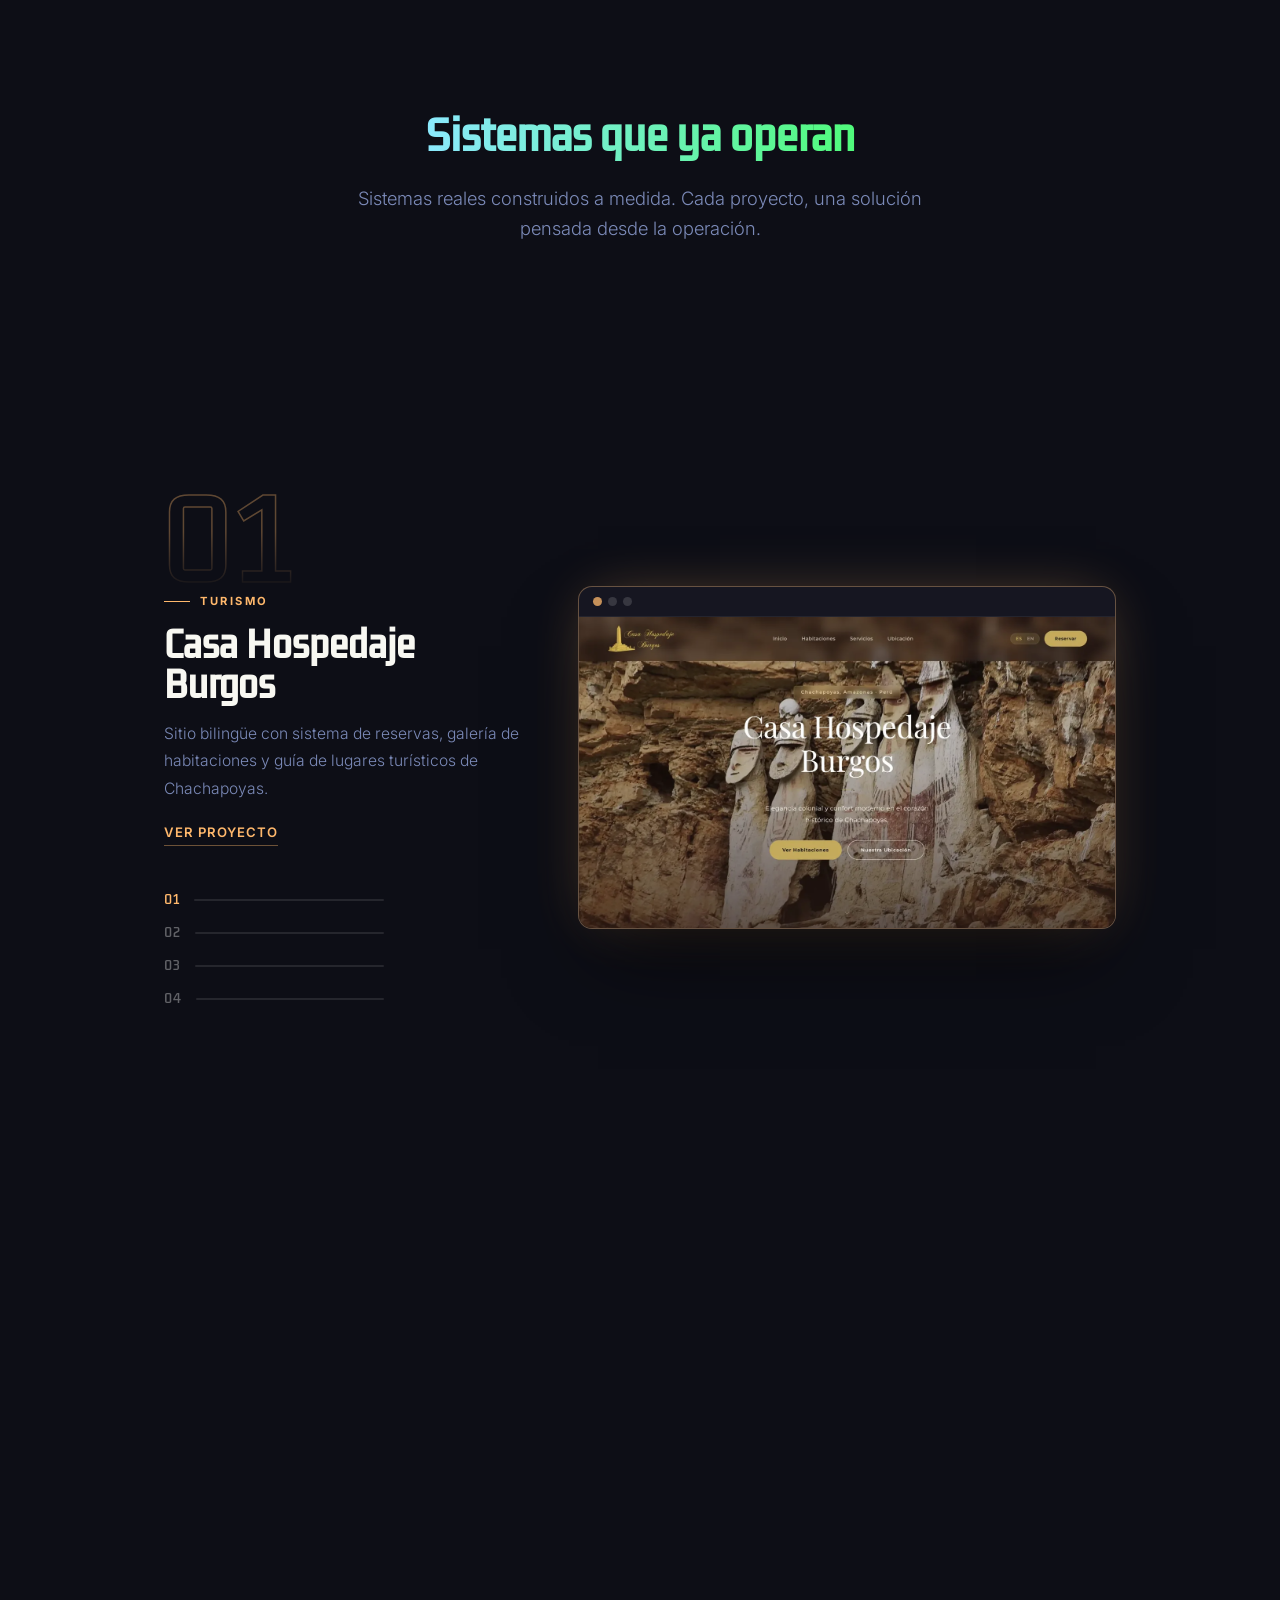
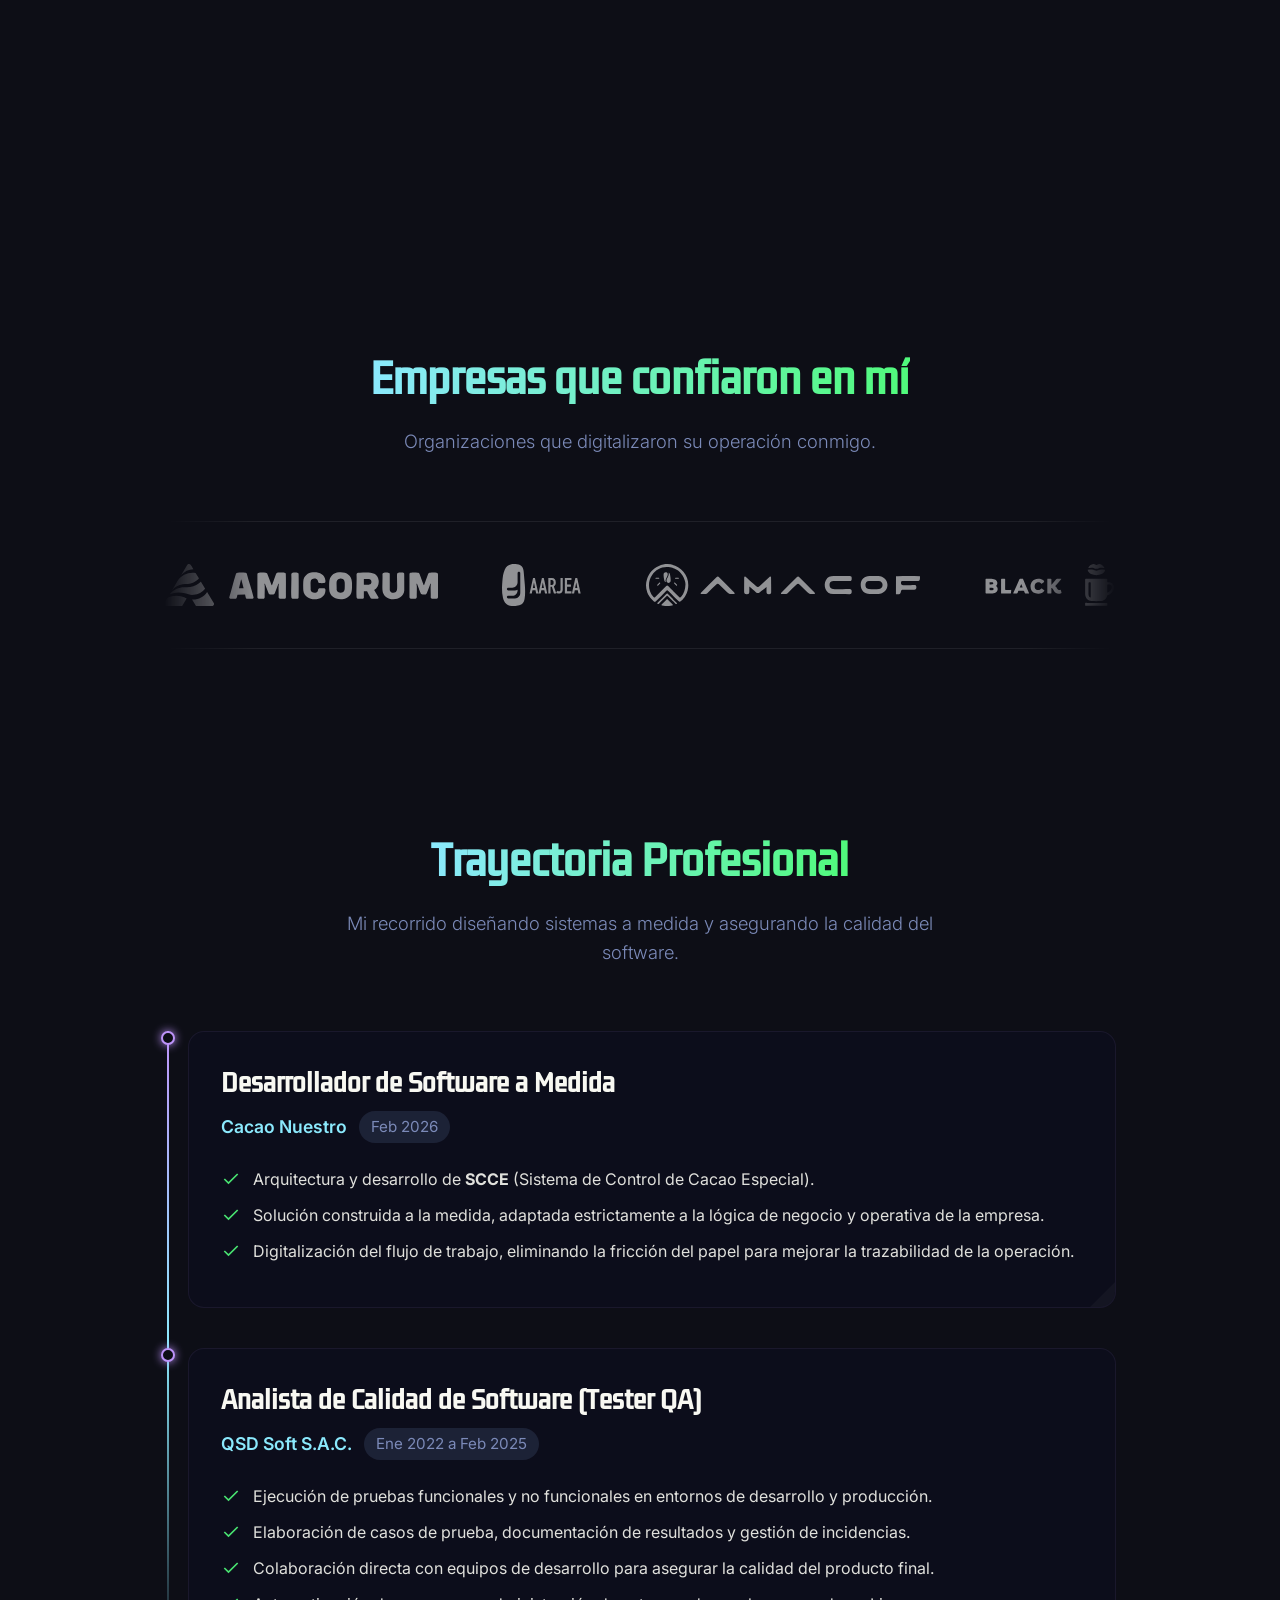
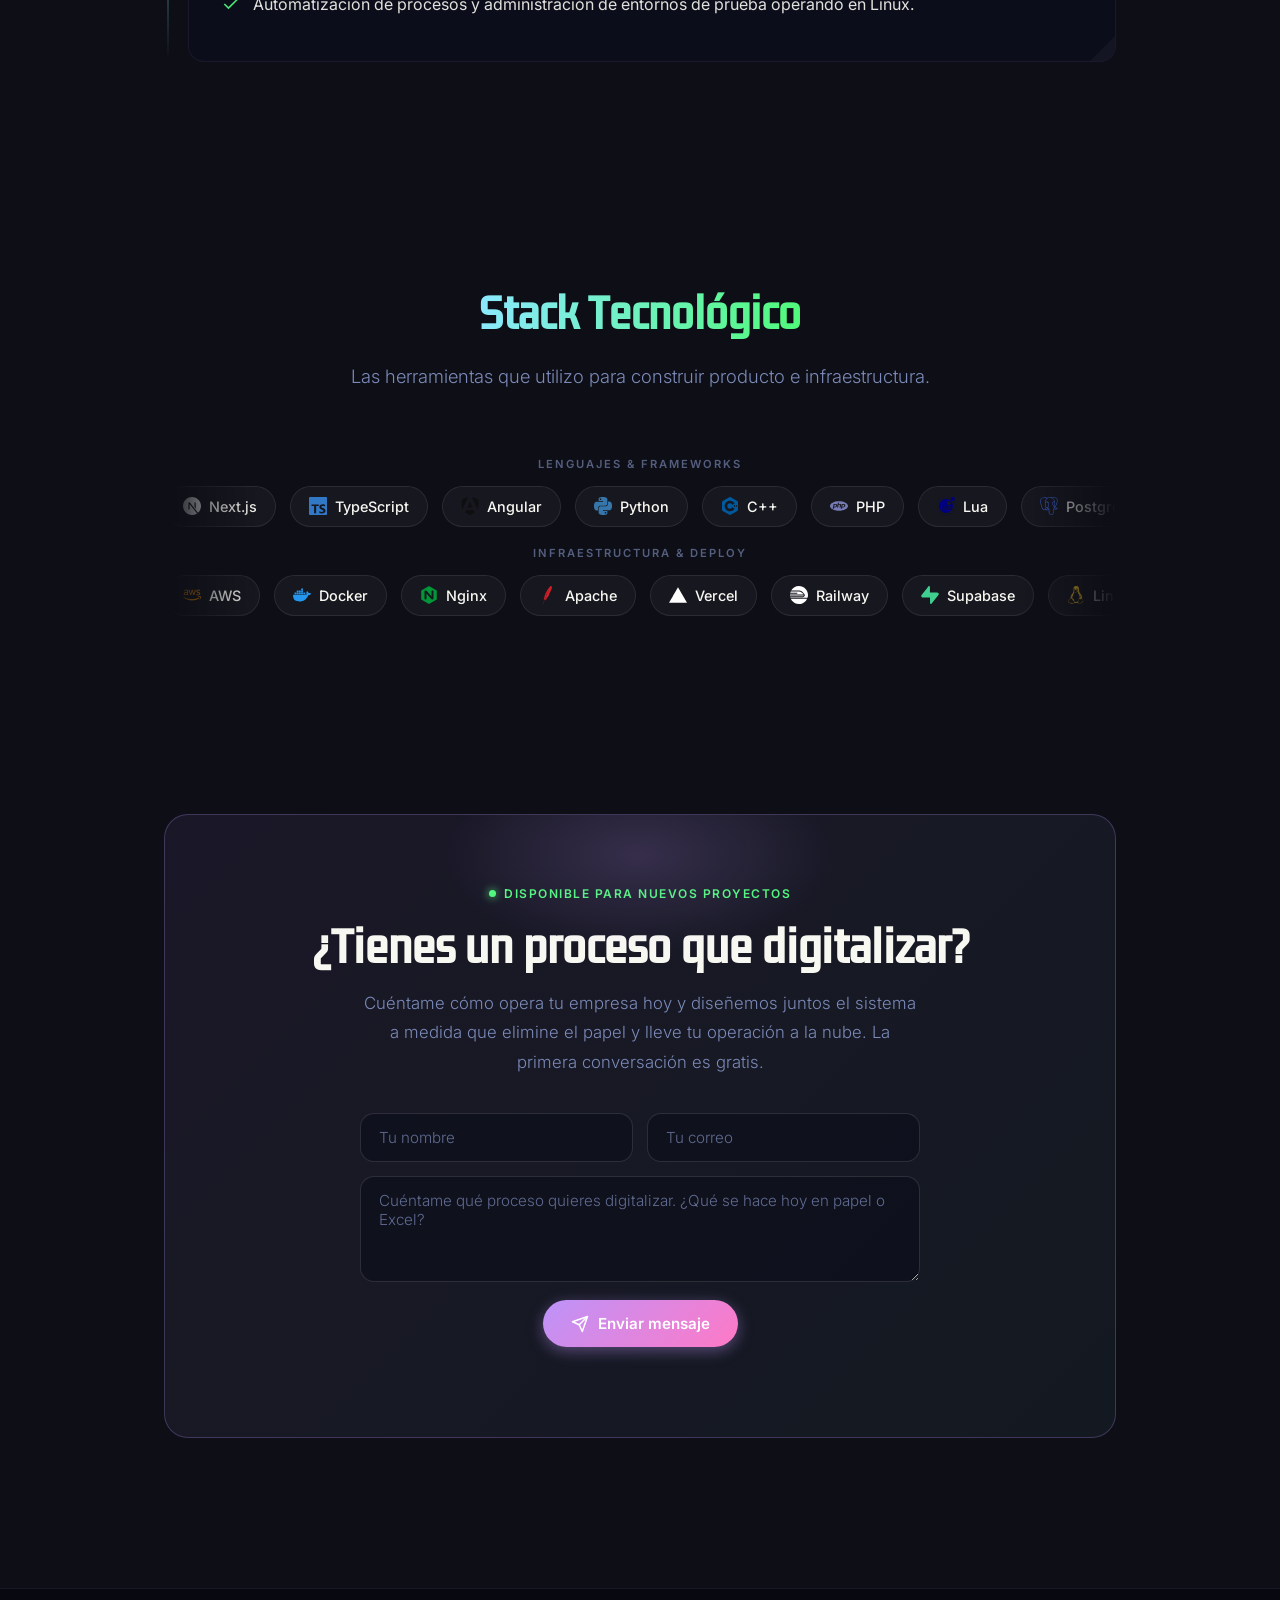
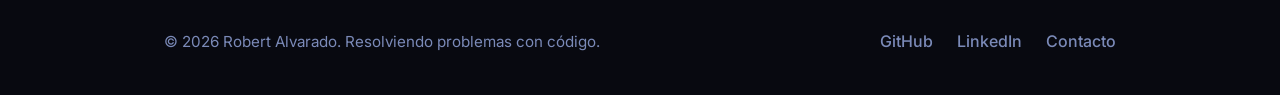
==== commit 77cf573e: "chore(dominio): migra de robertalvarado.biz a robertalvarado.net Actualiza CNAME, canonical/hreflang" ====
--- a/index.html
+++ b/index.html
@@ -9,18 +9,18 @@
     content="Programador enfocado en resolver problemas de negocio. Construyo sistemas a medida que eliminan la fricción del papel y los procesos manuales, llevando tu operación a la nube." />
   <meta name="author" content="Robert Alvarado" />
   <meta name="theme-color" content="#0d0e16" />
-  <link rel="canonical" href="https://robertalvarado.biz/" />
-  <link rel="alternate" hreflang="es" href="https://robertalvarado.biz/" />
-  <link rel="alternate" hreflang="en" href="https://robertalvarado.biz/en/" />
-  <link rel="alternate" hreflang="x-default" href="https://robertalvarado.biz/" />
+  <link rel="canonical" href="https://robertalvarado.net/" />
+  <link rel="alternate" hreflang="es" href="https://robertalvarado.net/" />
+  <link rel="alternate" hreflang="en" href="https://robertalvarado.net/en/" />
+  <link rel="alternate" hreflang="x-default" href="https://robertalvarado.net/" />
 
   <!-- Open Graph -->
   <meta property="og:type" content="website" />
   <meta property="og:title" content="Robert Alvarado | Desarrollador de Sistemas a Medida" />
   <meta property="og:description"
     content="Construyo sistemas a medida que eliminan la fricción del papel y los procesos manuales, llevando tu operación a la nube." />
-  <meta property="og:url" content="https://robertalvarado.biz/" />
-  <meta property="og:image" content="https://robertalvarado.biz/src/img/mi-foto.webp" />
+  <meta property="og:url" content="https://robertalvarado.net/" />
+  <meta property="og:image" content="https://robertalvarado.net/src/img/mi-foto.webp" />
   <meta property="og:locale" content="es_ES" />
   <meta property="og:locale:alternate" content="en_US" />
 
@@ -28,7 +28,7 @@
   <meta name="twitter:card" content="summary_large_image" />
   <meta name="twitter:title" content="Robert Alvarado | Desarrollador de Sistemas a Medida" />
   <meta name="twitter:description" content="Construyo sistemas a medida que llevan tu operación a la nube." />
-  <meta name="twitter:image" content="https://robertalvarado.biz/src/img/mi-foto.webp" />
+  <meta name="twitter:image" content="https://robertalvarado.net/src/img/mi-foto.webp" />
 
   <link rel="icon" type="image/png" href="src/img/favicon-48.png" />
 
@@ -474,7 +474,7 @@
         <p class="cta-desc">Cuéntame cómo opera tu empresa hoy y diseñemos juntos el sistema a medida que
           elimine el papel y lleve tu operación a la nube. La primera conversación es gratis.</p>
         <form class="cta-form" id="cta-form" action="https://formsubmit.co/ajax/dev.robertalvarado@gmail.com" method="POST">
-          <input type="hidden" name="_subject" value="Nuevo contacto desde robertalvarado.biz" />
+          <input type="hidden" name="_subject" value="Nuevo contacto desde robertalvarado.net" />
           <input type="hidden" name="_captcha" value="false" />
           <input type="text" name="_honey" tabindex="-1" autocomplete="off" style="display:none" aria-hidden="true" />
           <div class="cta-form-row">
